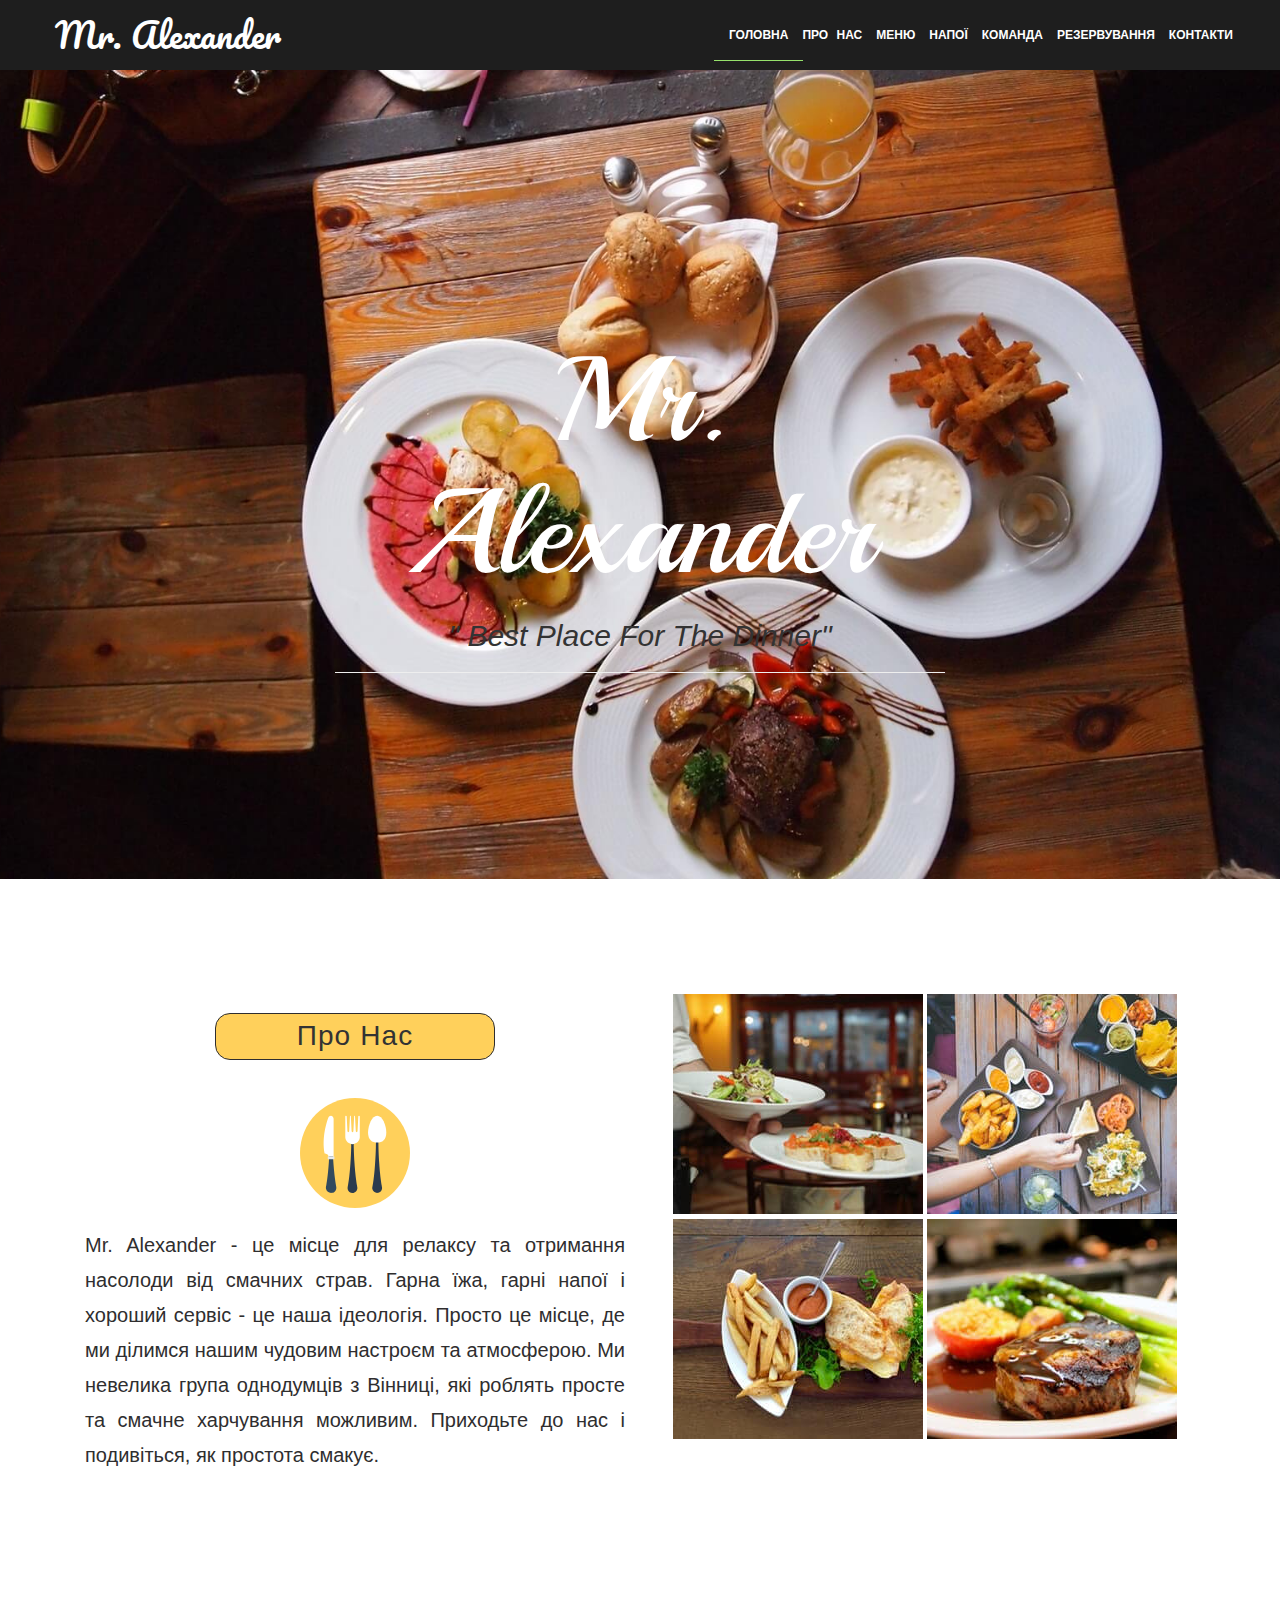
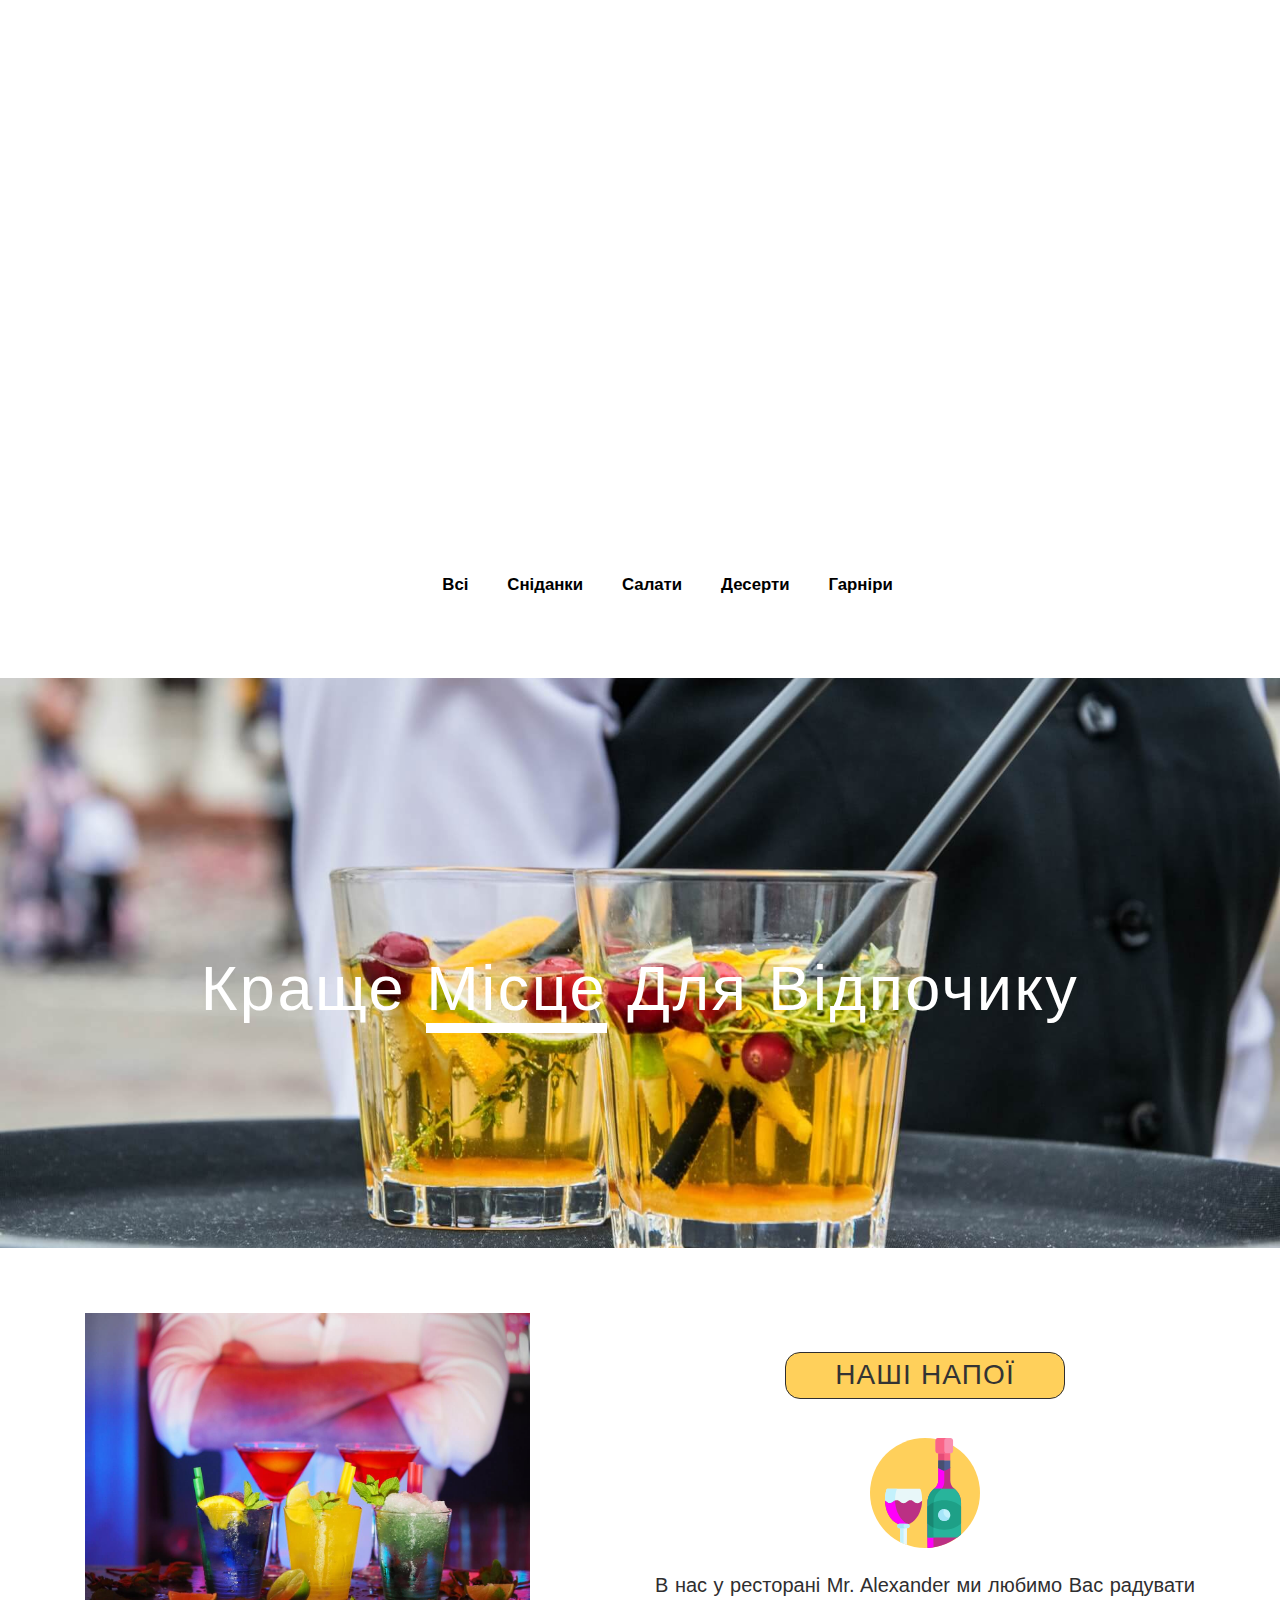
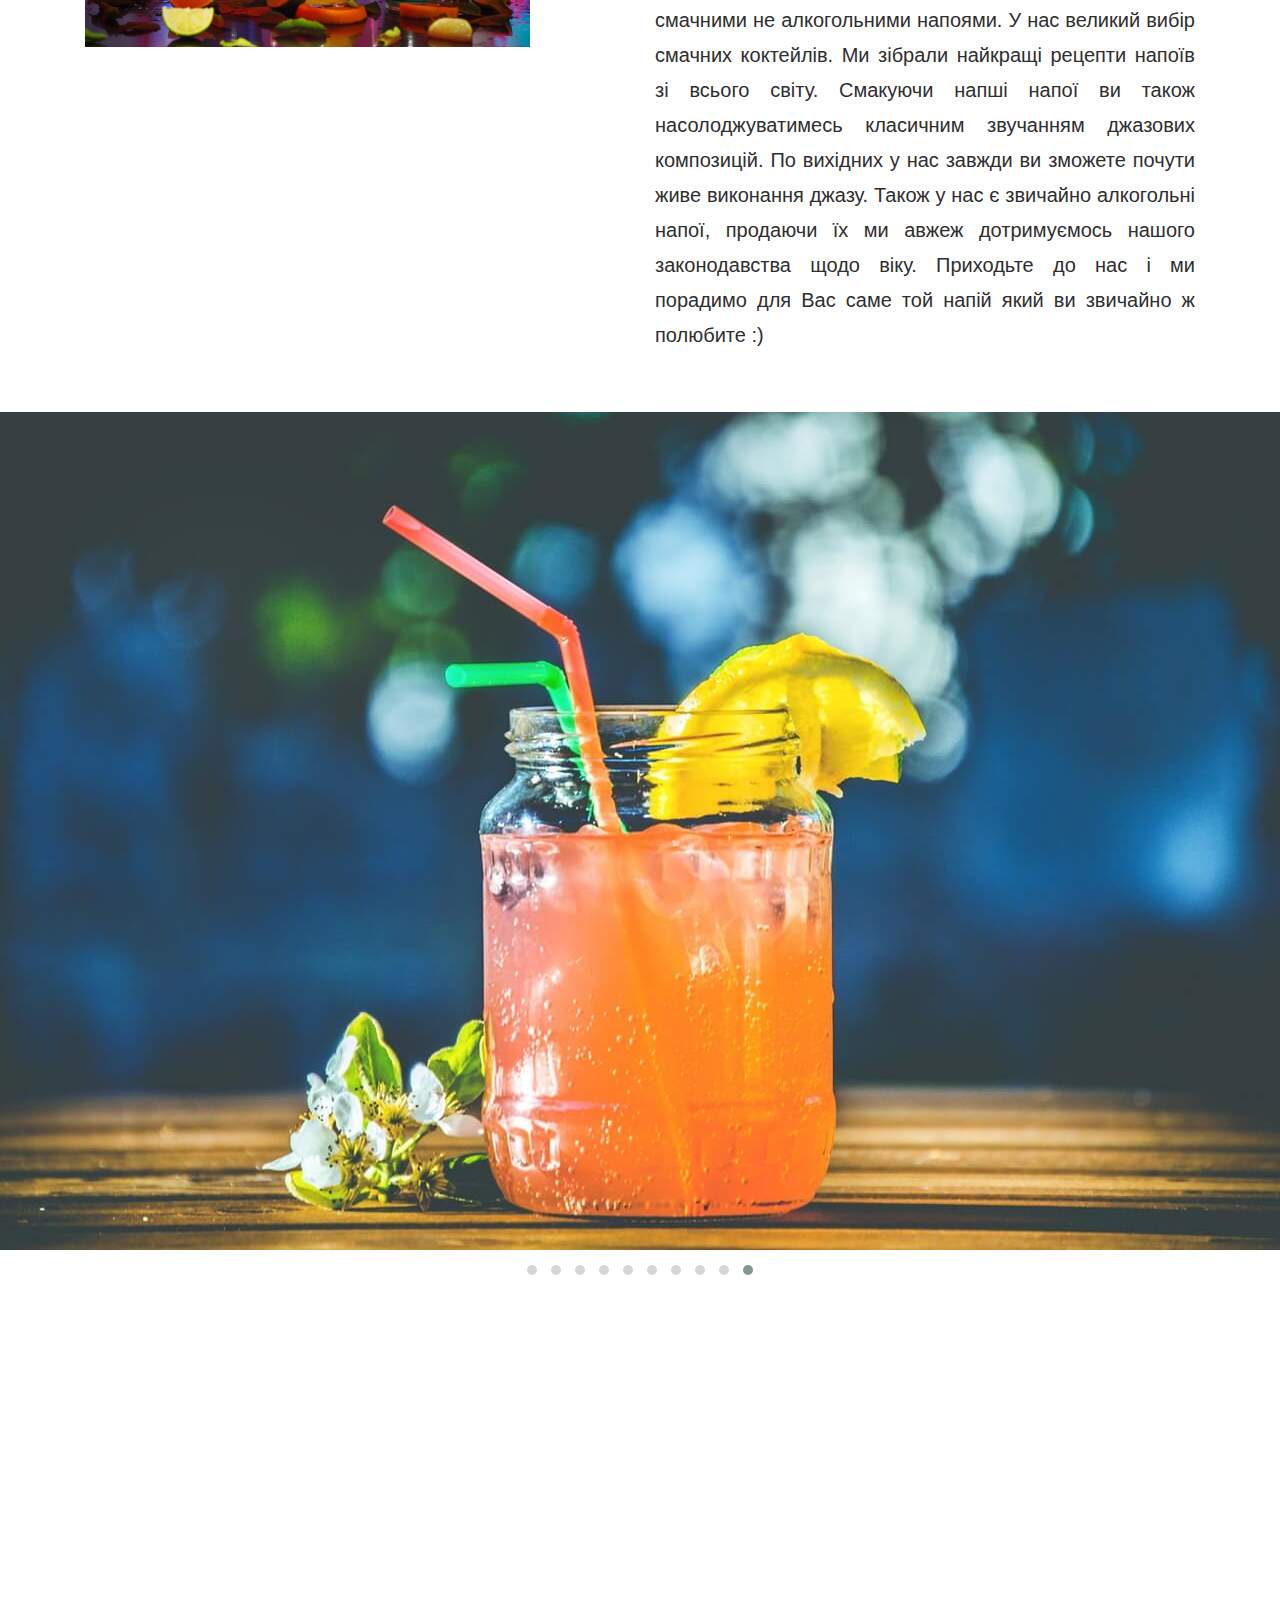
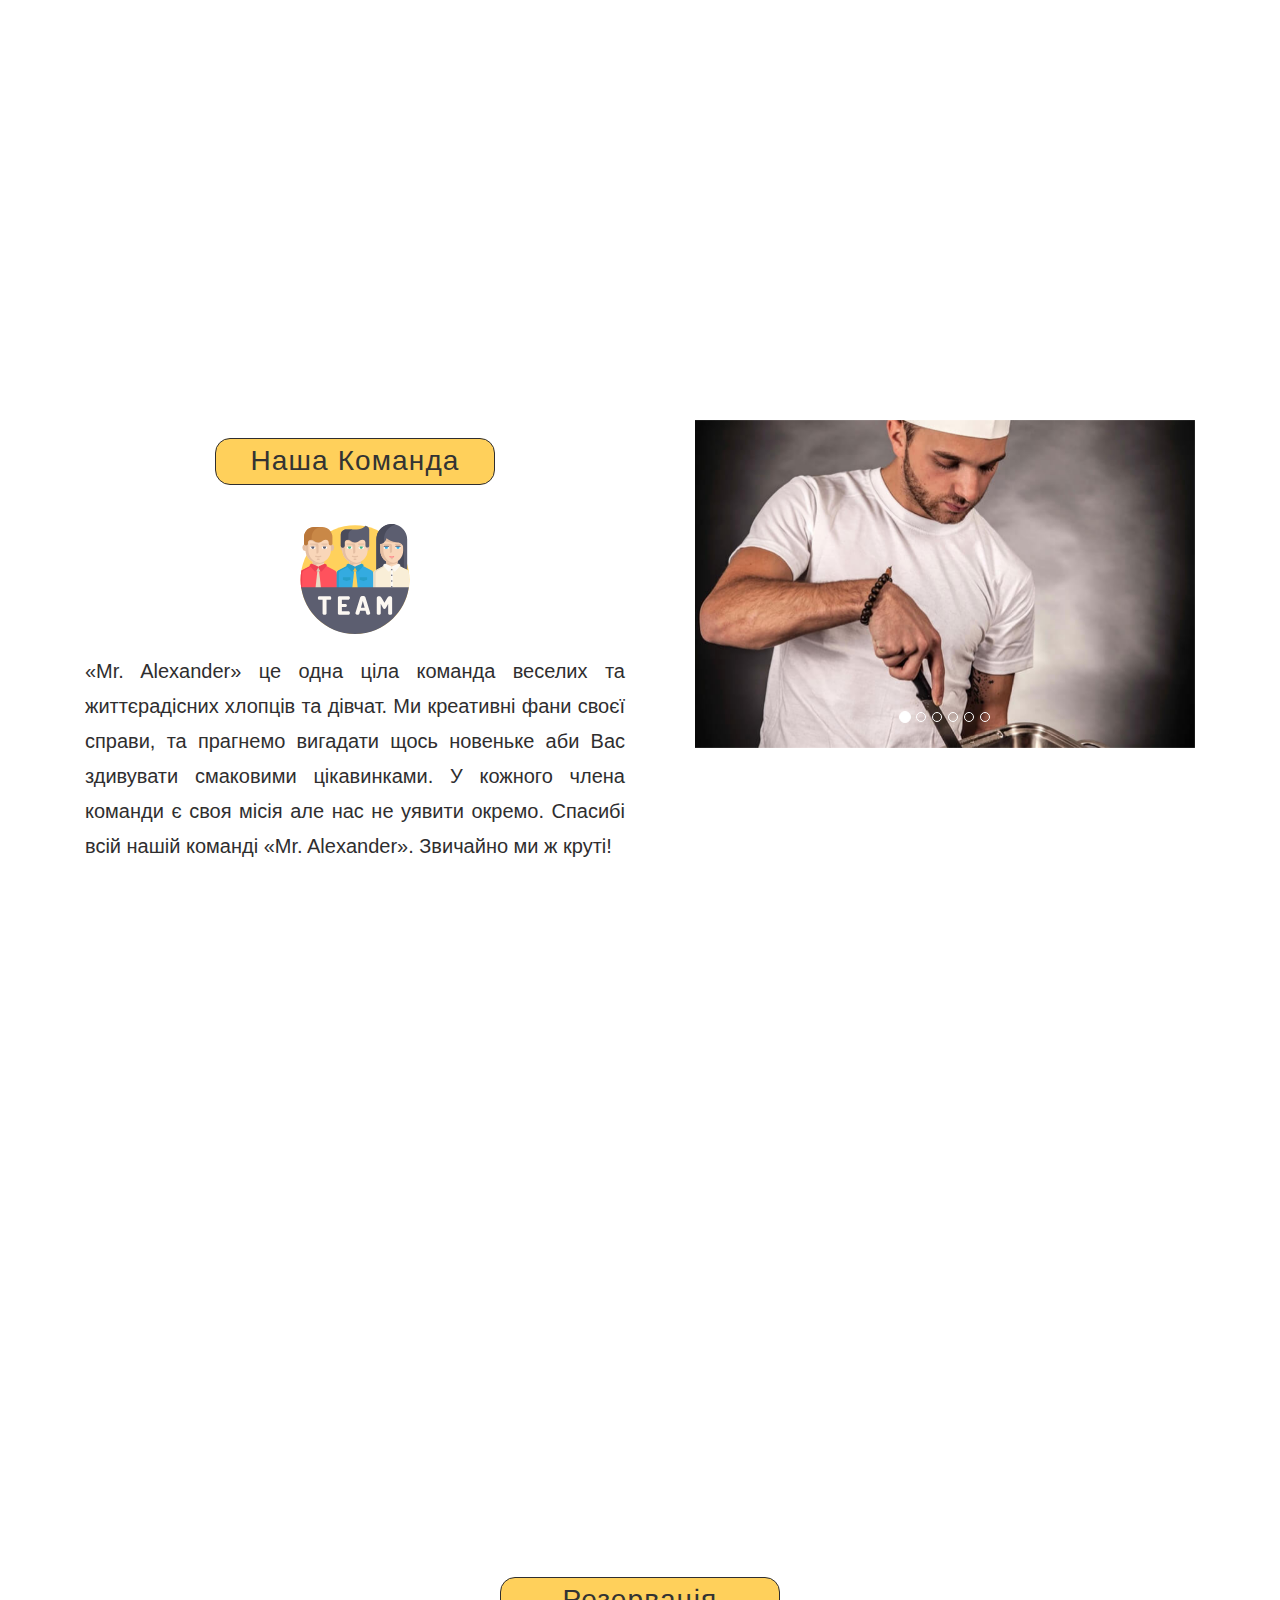
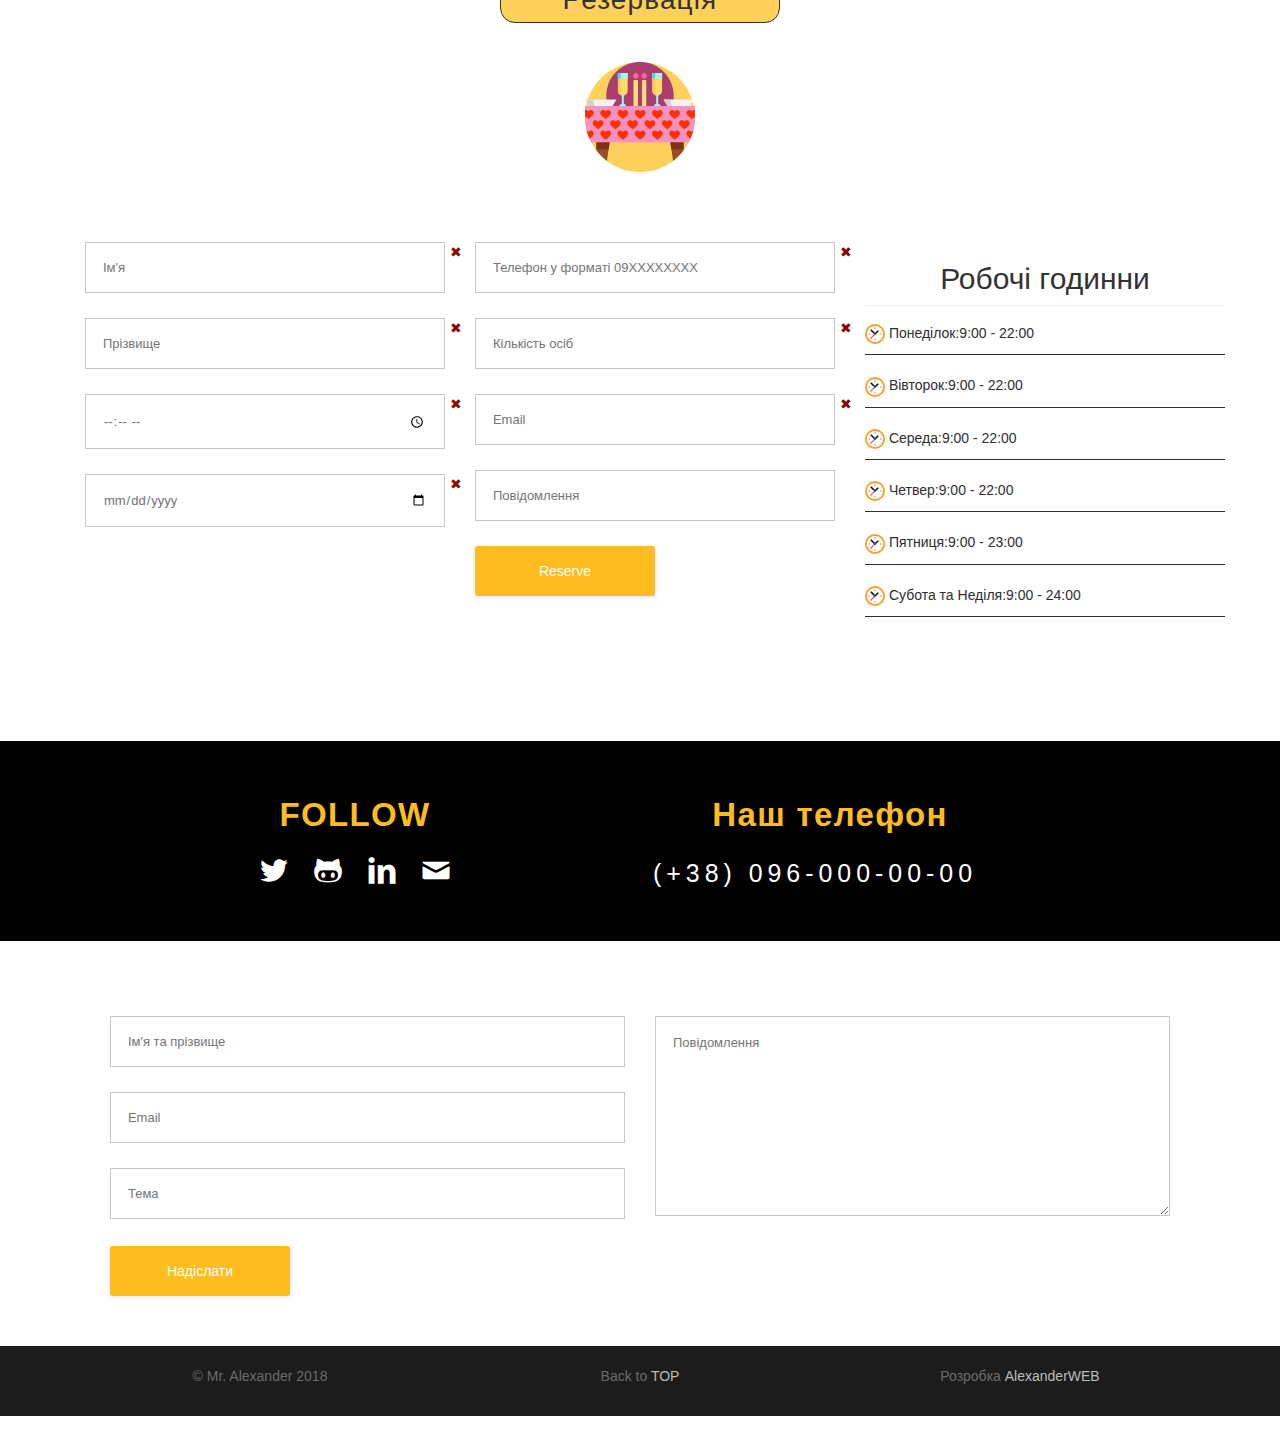
==== index.html @ 35f277e2 "first commit" ====
<!DOCTYPE html>
<html>

    <head>
        <meta charset="UTF-8">
        <title>Mr. Alexander</title>
        <link rel="stylesheet" href="css/main.css" media="screen" type="text/css">
        <link href='http://fonts.googleapis.com/css?family=Pacifico' rel='stylesheet' type='text/css'>
        <link href='http://fonts.googleapis.com/css?family=Playball' rel='stylesheet' type='text/css'> 
        <meta name="viewport" content="width=device-width, initial-scale=1.0">
        <!--<link href="css/font-awesome.min.css" rel="stylesheet">-->
        <link rel="icon" href="favicon-1.ico" type="image/x-icon">
    </head>

    <body>

        <nav class="navbar navbar-default navbar-fixed-top" role="navigation">
            <div class="container">
                <div class="row">
                <!-- Brand and toggle get grouped for better mobile display -->
                    <div class="navbar-header">
                        <button type="button" class="navbar-toggle collapsed" data-toggle="collapse" data-target="#bs-example-navbar-collapse-1">
                            <span class="sr-only">Toggle navigation</span>
                            <span class="icon-bar"></span>
                            <span class="icon-bar"></span>
                            <span class="icon-bar"></span>
                        </button>
                        <a class="navbar-brand" href="#">Mr. Alexander</a>
                    </div>

                    <!-- Collect the nav links, forms, and other content for toggling -->
                    <div class="collapse navbar-collapse" id="bs-example-navbar-collapse-1">
                        <ul class="nav navbar-nav main-nav  clear navbar-right ">
                            <li><a class="navactive color_animation" href="#top">ГОЛОВНА</a></li>
                            <li><a class="color_animation" href="#story">ПРО НАС</a></li>
                            <li><a class="color_animation" href="#pricing">МЕНЮ</a></li>
                            <li><a class="color_animation" href="#drinks">НАПОЇ</a></li>
                            <li><a class="color_animation" href="#featured">КОМАНДА</a></li>
                            <li><a class="color_animation" href="#reservation">РЕЗЕРВУВАННЯ</a></li>
                            <li><a class="color_animation" href="#contact">КОНТАКТИ</a></li>
                        </ul>
                    </div><!-- /.navbar-collapse -->
                </div>
            </div><!-- /.container-fluid -->
        </nav>
         
        <div id="top" class="starter_container bg">
            <div class="follow_container">
                <div class="col-md-6 col-md-offset-3">
                    <h2 class="top-title">Mr. Alexander</h2>
                    <h2 class="white second-title">" Best place for the dinner"</h2>
                    <hr>
                </div>
            </div>
        </div>

        <!-- ============ About Us ============= -->

        <section id="story" class="description_content">
            <div class="text-content container">
                <div class="col-md-6">
                    <h1 class="text-title">Про нас</h1>
                    <div><img src="images/cutlery.svg" alt="team" class="title-icons"></div>
                    <p class="desc-text">Mr. Alexander - це місце для релаксу та отримання насолоди від смачних страв. Гарна їжа, гарні напої і хороший сервіс - це наша ідеологія. Просто це місце, де ми ділимся нашим чудовим настроєм та атмосферою. Ми невелика група однодумців з Вінниці, які роблять просте та смачне харчування можливим. Приходьте до нас і подивіться, як простота смакує.</p>
                </div>
                <div class="col-md-6">
                    <div class="img-section">
                       <img src="images/plates.jpg" width="250" height="220">
                       <img src="images/chips.jpg" width="250" height="220">
                       <div class="img-section-space"></div>
                       <img src="images/potato.jpg"  width="250" height="220">
                       <img src="images/cabbage.jpg"  width="250" height="220">
                   </div>
                </div>
            </div>
        </section>


       <!-- ============ Pricing  ============= -->


        <section id ="pricing" class="description_content">
             <div class="pricing background_content">
                <h1><span>Наше</span> меню</h1>
             </div>
            <div class="text-content container"> 
                <div class="container">
                    <div class="row">
                        <div id="w">
                            <ul id="filter-list" class="clearfix">
                                <li class="filter" data-filter="all">Всі</li>
                                <li class="filter" data-filter="breakfast">Сніданки</li>
                                <li class="filter" data-filter="special">Салати</li>
                                <li class="filter" data-filter="desert">Десерти</li>
                                <li class="filter" data-filter="dinner">Гарніри</li>
                            </ul><!-- @end #filter-list -->    
                            <ul id="portfolio">
                                <li class="item breakfast">
                                    <!-- <a class="inline" href="#inline_content"> -->
                                        <img src="images/mini_breakfast1.jpg" alt="Food">
                                    <!-- </a> -->
                                    <h2 class="white">&#8372 70</h2>
                                </li>
                                <li class="item dinner breakfast">
                                    <img src="images/mini_breakfast2.jpg" alt="Food" >
                                    <h2 class="white">&#8372 65</h2>
                                </li>
                                <li class="item dinner breakfast">
                                    <img src="images/mini_breakfast3.jpg" alt="Food" >
                                    <h2 class="white">&#8372 88</h2>
                                </li>
                                <li class="item dinner breakfast">
                                    <img src="images/mini_breakfast4.jpg" alt="Food" >
                                    <h2 class="white">&#8372 91</h2>
                                </li>
                                <li class="item dinner breakfast">
                                    <img src="images/mini_breakfast5.jpg" alt="Food" >
                                    <h2 class="white">&#8372 74</h2>
                                </li>
                                <li class="item breakfast">
                                    <img src="images/mini_breakfast6.jpg" alt="Food" >
                                    <h2 class="white">&#8372 92</h2>
                                </li>
                                <li class="item desert">
                                    <img src="images/mini_desert1.jpg" alt="Food" >
                                    <h2 class="white">&#8372 64</h2>
                                </li>
                                <li class="item desert">
                                    <img src="images/mini_desert2.jpg" alt="Food" >
                                    <h2 class="white">&#8372 71</h2>
                                </li>
                                <li class="item desert">
                                    <img src="images/mini_desert3.jpg" alt="Food" >
                                    <h2 class="white">&#8372 69</h2>
                                </li>
                                <li class="item desert">
                                    <img src="images/mini_desert4.jpg" alt="Food" >
                                    <h2 class="white">&#8372 59</h2>
                                </li>
                                <li class="item desert">
                                    <img src="images/mini_desert5.jpg" alt="Food" >
                                    <h2 class="white">&#8372 68</h2>
                                </li>
                                <li class="item desert">
                                    <img src="images/mini_desert6.jpg" alt="Food" >
                                    <h2 class="white">&#8372 83</h2>
                                </li>
                                <li class="item special">
                                    <img src="images/mini_special1.jpg" alt="Food" >
                                    <h2 class="white">&#8372 88</h2>
                                </li>
                                <li class="item special">
                                    <img src="images/mini_special2.jpg" alt="Food" >
                                    <h2 class="white">&#8372 78</h2>
                                </li>
                                <li class="item special">
                                    <img src="images/mini_special3.jpg" alt="Food" >
                                    <h2 class="white">&#8372 66</h2>
                                </li>
                                <li class="item special">
                                    <img src="images/mini_special4.jpg" alt="Food" >
                                    <h2 class="white">&#8372 92</h2>
                                </li>
                                <li class="item special">
                                    <img src="images/mini_special5.jpg" alt="Food" >
                                    <h2 class="white">&#8372 77</h2>
                                </li>
                                <li class="item special">
                                    <img src="images/mini_special6.jpg" alt="Food" >
                                    <h2 class="white">&#8372 75</h2>
                                </li>
                                <li class="item dinner">
                                    <img src="images/mini_dinner1.jpg" alt="Food" >
                                    <h2 class="white">&#8372 128</h2>
                                </li>
                                <li class="item dinner">
                                    <img src="images/mini_dinner2.jpg" alt="Food" >
                                    <h2 class="white">&#8372 118</h2>
                                </li>
                                <li class="item dinner">
                                    <img src="images/mini_dinner3.jpg" alt="Food" >
                                    <h2 class="white">&#8372 148</h2>
                                </li>
                                <li class="item dinner">
                                    <img src="images/mini_dinner4.jpg" alt="Food" >
                                    <h2 class="white">&#8372 155</h2>
                                </li>
                                <li class="item dinner">
                                    <img src="images/mini_dinner5.jpg" alt="Food" >
                                    <h2 class="white">&#8372 161</h2>
                                </li>
                                <li class="item dinner">
                                    <img src="images/mini_dinner6.jpg" alt="Food" >
                                    <h2 class="white">&#8372 134</h2>
                                </li>
                                <li class="item dinner">
                                    <img src="images/mini_dinner7.jpg" alt="Food" >
                                    <h2 class="white">&#8372 99</h2>
                                </li>
                            </ul><!-- @end #portfolio -->
                        </div><!-- @end #w -->
                    </div>
                </div>
            </div>  
        </section>

        <!-- ============ Our Drinks  ============= -->


        <section id ="drinks" class="description_content">
            <div  class="drinks background_content">
                <h1>Краще <span>Місце</span> для відпочику</h1>
            </div>
            <div class="text-content container"> 
                <div class="col-md-5">
                   <div class="img-section">
                       <img src="images/drinks2.jpg" width="100%">
                   </div>
                </div>
                <br>
                <div class="col-md-6 col-md-offset-1">
                    <h1 class="text-title">НАШІ НАПОЇ</h1>
                    <div><img src="images/wine.svg" alt="team" class="title-icons"></div>
                    <p class="desc-text">В нас у ресторані Mr. Alexander ми любимо Вас радувати смачними не алкогольними напоями. У нас великий вибір смачних коктейлів. Ми зібрали найкращі рецепти напоїв зі всього світу. Смакуючи напші напої ви також насолоджуватимесь класичним звучанням джазових композицій. По вихідних у нас завжди ви зможете почути живе виконання джазу. Також у нас є звичайно алкогольні напої, продаючи їх ми авжеж дотримуємось нашого законодавства щодо віку. Приходьте до нас і ми порадимо для Вас саме той напій який ви звичайно ж полюбите :)</p>
                </div>
            </div>
        </section>
        <section class="description_content">
            <div class="owl-carousel owl-theme">
                <div class="item"><img src="images/swipe_drink_1.jpg" alt="drink"></div>
                <div class="item"><img src="images/swipe_drink_2.jpg" alt="drink"></div>
                <div class="item"><img src="images/swipe_drink_3.jpg" alt="drink"></div>
                <div class="item"><img src="images/swipe_drink_4.jpg" alt="drink"></div>
                <div class="item"><img src="images/swipe_drink_5.jpg" alt="drink"></div>
                <div class="item"><img src="images/swipe_drink_6.jpg" alt="drink"></div>
                <div class="item"><img src="images/swipe_drink_7.jpg" alt="drink"></div>
                <div class="item"><img src="images/swipe_drink_8.jpg" alt="drink"></div>
                <div class="item"><img src="images/swipe_drink_9.jpg" alt="drink"></div>
                <div class="item"><img src="images/swipe_drink_10.jpg" alt="drink"></div>
            </div>
        </section>

        <!-- ============ Featured Dish  ============= -->

        <section id="featured" class="description_content">
            <div  class="featured background_content">
                <h1>Наша <span>Команда</span></h1>
            </div>
            <div class="text-content container"> 
                <div class="col-md-6">
                    <h1 class="text-title">Наша команда</h1>
                    <div><img src="images/team.svg" alt="team" class="title-icons"></div>
                    <p class="desc-text">«Mr. Alexander» це одна ціла команда веселих та життєрадісних хлопців та дівчат. Ми креативні фани своєї справи, та прагнемо вигадати щось новеньке аби Вас здивувати смаковими цікавинками. У кожного члена команди є своя місія але нас не уявити окремо. Спасибі всій нашій команді «Mr. Alexander». Звичайно ми ж круті!</p>
                </div>
                <div class="col-md-6">
                    <ul class="image_box_story2">
                        <div id="carousel-example-generic" class="carousel slide" data-ride="carousel">
                            <!-- Indicators -->
                            <ol class="carousel-indicators">
                                <li data-target="#carousel-example-generic" data-slide-to="0" class="active"></li>
                                <li data-target="#carousel-example-generic" data-slide-to="1"></li>
                                <li data-target="#carousel-example-generic" data-slide-to="2"></li>
                                <li data-target="#carousel-example-generic" data-slide-to="3"></li>
                                <li data-target="#carousel-example-generic" data-slide-to="4"></li>
                                <li data-target="#carousel-example-generic" data-slide-to="5"></li>
                            </ol>

                            <!-- Wrapper for slides -->
                            <div class="carousel-inner">
                                <div class="item active">
                                    <img src="images/slider4.jpg"  alt="...">
                                    <div class="carousel-caption"></div>
                                </div>
                                <div class="item">
                                    <img src="images/slider2.jpg" alt="...">
                                    <div class="carousel-caption"></div>
                                </div>
                                <div class="item">
                                    <img src="images/slider3.jpg" alt="...">
                                    <div class="carousel-caption"></div>
                                </div>
                                <div class="item">
                                    <img src="images/slider1.jpg" alt="...">
                                    <div class="carousel-caption"></div>
                                </div>
                                <div class="item">
                                    <img src="images/slider5.jpg" alt="...">
                                    <div class="carousel-caption"></div>
                                </div>
                                <div class="item">
                                    <img src="images/slider6.jpg" alt="...">
                                    <div class="carousel-caption"></div>
                                </div>
                            </div>
                        </div>
                    </ul>
                </div>
            </div>
        </section>

        <!-- ============ Reservation  ============= -->

        <section  id="reservation"  class="description_content">
            <div class="reservation background_content">
                <h1>Резервація столиків</h1>
                <!--635E5E   2B3B4E-->
            </div>
            <div class="text-content container">
                <h1 class="text-title">Резервація</h1>
                <div><img src="images/dinner.svg" alt="team" class="title-icons"></div>
                <div class="inner contact">
                    <!-- Form Area -->
                    <div class="contact-form">
                        <!-- Form -->
                        <form id="reserv-table" method="post" action="mail.php">
                            <!-- Left Inputs -->
                            <div class="container">
                                <div class="row">
                                    <div class="col-lg-8 col-md-6 col-xs-12">
                                        <div class="row">
                                            <div class="col-lg-6 col-md-6 col-xs-6">
                                                <!-- Name -->
                                                <input type="text" name="first_name" id="first_name" required="required" class="form" placeholder="Ім'я" /><span class="validity"></span>
                                                <input type="text" name="last_name" id="last_name" required="required" class="form" placeholder="Прізвище" /><span class="validity"></span>
                                                <input type="time" name="time" id="time" required="required" class="form" placeholder="Час резервування" /><span class="validity"></span>
                                                <input type="date" name="datepicker" id="datepicker" required="required" class="form" placeholder="Дата" /><span class="validity"></span>
                                            </div>

                                            <div class="col-lg-6 col-md-6 col-xs-6">
                                                <!-- Name -->
                                                <input type="tel" name="phone" id="phone" required="required" class="form" minlength="10" maxlength="10" pattern="[0-9]{10}" placeholder="Телефон у форматі 09XXXXXXXX" /><span class="validity"></span>
                                                <input type="number" name="guest" id="guest" required="required" class="form" placeholder="Кількість осіб" step="1" min="1" max="10"/><span class="validity"></span>
                                                <input type="email" name="email" id="email-res" required="required" class="form" placeholder="Email" /><span class="validity"></span>
                                                <input type="text" name="subject" id="subject" class="form" placeholder="Повідомлення" />
                                            </div>

                                            <div class="col-xs-6 ">
                                                <!-- Send Button -->
                                                <button type="submit" id="submit-reserv" name="submit" class="text-center form-btn form-btn">Reserve</button>
                                            </div>
                                            
                                        </div>
                                    </div>
                                    
                                    <div class="col-lg-4 col-md-6 col-xs-12">
                                        <!-- Message -->
                                        <div class="right-text">
                                            <h2>Робочі годинни</h2><hr class="line-hour">
                                            <p><img src="images/circular-clock.svg" alt="clock" class="clock-icons"> Понеділок:9:00 - 22:00</p>
                                            <p><img src="images/circular-clock.svg" alt="clock" class="clock-icons"> Вівторок:9:00 - 22:00</p>
                                            <p><img src="images/circular-clock.svg" alt="clock" class="clock-icons"> Середа:9:00 - 22:00</p>
                                            <p><img src="images/circular-clock.svg" alt="clock" class="clock-icons"> Четвер:9:00 - 22:00</p>
                                            <p><img src="images/circular-clock.svg" alt="clock" class="clock-icons"> Пятниця:9:00 - 23:00</p>
                                            <p><img src="images/circular-clock.svg" alt="clock" class="clock-icons"> Субота та Неділя:9:00 - 24:00</p>
                                        </div>
                                    </div>
                                </div>
                            </div>
                            <!-- Clear -->
                            <div class="clear"></div>
                        </form>
                    </div><!-- End Contact Form Area -->
                </div><!-- End Inner -->
            </div>
        </section>

        <!-- ============ Social Section  ============= -->
      
        <section class="social_connect">
            <div class="text-content container"> 
                <div class="col-md-6">
                    <span class="social_heading">FOLLOW</span>
                    <ul class="social_icons">
                        <li><a class="icon-twitter color_animation" href="https://twitter.com/" target="_blank"></a></li>
                        <li><a class="icon-github color_animation" href="https://github.com/" target="_blank"></a></li>
                        <li><a class="icon-linkedin color_animation" href="https://www.linkedin.com/" target="_blank"></a></li>
                        <li><a class="icon-mail color_animation" href="kovel.web@yahoo.com"></a></li>
                    </ul>
                </div>
                <div class="col-md-4">
                    <span class="social_heading">Наш телефон</span>
                    <span class="social_info"><a class="color_animation" href="tel:096-000-00-00">(+38) 096-000-00-00</a></span>
                </div>
            </div>
        </section>

        <!-- ============ Contact Section  ============= -->

        <section id="contact">
            <!-- <div class="map">
                    <iframe src="https://www.google.com/maps/embed?pb=!1m18!1m12!1m3!1d2605.0250409209207!2d28.490499954881688!3d49.23801444343904!2m3!1f0!2f0!3f0!3m2!1i1024!2i768!4f13.1!3m3!1m2!1s0x472d5b65195a6489%3A0xcbd4e159eedd74fe!2z0JLQuNC90L3QuNGG0LAsINCS0LjQvdC90LjRhtC60LDRjyDQvtCx0LvQsNGB0YLRjCwgMjEwMDA!5e0!3m2!1sru!2sua!4v1519313763402" width="100%" height="450" frameborder="0" style="border:0" allowfullscreen></iframe>
            </div> -->
            <div class="container">
                <div class="row">
                    <div class="col-md-12">
                        <div class="inner contact">
                            <div class="contact-form">
                                <!-- Form method="post" action="mail.php" -->
                                <form id="contact-us" method="POST" action="mail.php">
                                    <div class="col-md-6 ">
                                        <input type="text" name="name" id="name" required="required" class="form" placeholder="Ім'я та прізвище" />
                                        <input type="email" name="email" id="email" required="required" class="form" placeholder="Email" />
                                        <input type="text" name="subject" id="subject-name" required="required" class="form" placeholder="Тема" />
                                    </div>
                                    <div class="col-md-6">
                                        <textarea name="message" id="message" class="form textarea" required="required" placeholder="Повідомлення"></textarea>
                                    </div>
                                    <div class="relative fullwidth col-xs-12">
                                        <button type="submit" id="submit-contact" name="submit" class="form-btn">Надіслати</button>
                                    </div>
                                    <!-- Clear -->
                                    <div class="clear"></div>
                                </form>
                            </div>
                        </div>
                    </div>
                </div>
            </div>
        </section>
        <div style='display:none'>
                <div id='inline_content' style='padding:10px; background:#fff;'>
                <p><strong>This content comes from a hidden element on this page.</strong></p>
                <p>The inline option preserves bound JavaScript events and changes, and it puts the content back where it came from when it is closed.</p>
                <p><a id="click" href="#" style='padding:5px; background:#ccc;'>Click me, it will be preserved!</a></p>
                
                <p><strong>If you try to open a new Colorbox while it is already open, it will update itself with the new content.</strong></p>
                <p>Updating Content Example:<br />
                <a class="ajax" href="../content/ajax.html">Click here to load new content</a></p>
                </div>
            </div>
        <!-- ============ Footer Section  ============= -->

        <footer class="sub_footer">
            <div class="container">
                <div class="col-md-4"><p class="sub-footer-text text-center">&copy; Mr. Alexander 2018</p></div>
                <div class="col-md-4"><p class="sub-footer-text text-center">Back to <a href="#top">TOP</a></p>
                </div>
                <div class="col-md-4"><p class="sub-footer-text text-center">Розробка <a href="#" target="_blank">AlexanderWEB</a></p></div>
            </div>
        </footer>

        <link rel="stylesheet" href="css/bootstrap.min.css">
        <link rel="stylesheet" href="css/style-portfolio.css">
        <link rel="stylesheet" href="css/picto-foundry-food.css" />
        <link rel="stylesheet" href="css/owl.carousel.min.css">
        <link rel="stylesheet" href="css/owl.theme.default.min.css">
        <link rel="stylesheet" href="css/jquery-ui.css">
        <link rel="stylesheet" href="css/colorbox.css">
        <!-- <link rel="stylesheet" href="css/jquery.fancybox.min.css"> -->
        <link rel="stylesheet" href="css/normalize.css">
        <!-- <script type="text/javascript" src="js/jquery-3.3.1.min.js"> </script>  -->
        <script type="text/javascript" src="js/jquery-1.10.2.min.js"></script>
        <!-- <script type="text/javascript" src="js/bootstrap.min.js" ></script> -->
        <!-- <script type="text/javascript" src="js/jquery-1.10.2.js"></script> -->
        <script type="text/javascript" src="js/bootstrap.min.js" ></script>
        <script type="text/javascript" src="js/jquery.mixitup.min.js" ></script>
        <script type="text/javascript" src="js/jquery.colorbox-min.js"></script>    
        <script type="text/javascript" src="js/event.js" ></script>
        <script type="text/javascript" src="js/forms.js"></script>
        <script type="text/javascript" src="js/owl.carousel.min.js"></script>
        <script type="text/javascript" src="js/main.js" ></script>
        <!-- <script type="text/javascript" src="js/jquery.fancybox.min.js"></script> -->
        <script>
            $(document).ready(function(){
                $(".inline").colorbox({inline:true, width: "50%"});
            })
        </script>
    </body>
</html>
---- css/main.css ----
/*========================
GLOBAL
=========================*/
h1 {
    font-size: 37px;
    font-weight: 900;
    width: 414px;
    letter-spacing: 0.040em;
    border: 1px solid rgba(47, 46, 47, 0.59);
}
.navactive{
   border-bottom: 1px solid #96E16B;
}
p.desc-text{
    font-size: 20px;
    line-height: 35px;
    text-align: justify;
}
.text-content.container {
    margin-top: 65px;
    margin-bottom: -51px;
}
.right-text p{
    text-align: left !important;
    border-bottom: 1px solid;
    padding: 10px 0;
}

*, *:before, *:after {
    -moz-box-sizing: border-box;  
    box-sizing: border-box;
    -webkit-font-smoothing: antialiased;
}
.img-section-space {
    margin-top: 5px;
}
.fa-2x{
    padding-top: 5px;
}
@font-face {
    font-family: 'icomoon';
    src:url('../fonts/icomoonacfe.eot?-yinaf8');
    src:url('../fonts/icomoond41d.eot?#iefix-yinaf8') format('embedded-opentype'),
    url('../fonts/icomoonacfe.woff?-yinaf8') format('woff'),
    url('../fonts/icomoonacfe.ttf?-yinaf8') format('truetype'),
    url('../fonts/icomoonacfe.svg?-yinaf8#icomoon') format('svg');
    font-weight: normal;
    font-style: normal;
}

[class^="icon-"], [class*=" icon-"] {
    font-family: 'icomoon';
    speak: none;
    font-style: normal;
    font-weight: normal;
    font-variant: normal;
    text-transform: none;
    line-height: 1;

    /* Better Font Rendering =========== */
    -webkit-font-smoothing: antialiased;
    -moz-osx-font-smoothing: grayscale;
}

.icon-mail:before {
    content: "\e600";
}

.icon-github:before {
    content: "\e601";
}  

.icon-twitter:before {
    content: "\e602";
}

.icon-linkedin:before {
    content: "\e603";
}

.carousel-slide{
    float: right !important;
    margin-right: -15px;
} 

li.item{
    position: relative; 
    width: 100%; /* for IE 6 */

    background: #fdbd1f;
}

.icon_knife {
    width: 40px;
    height: 20px;
    margin: 30px auto;
    opacity: 0.8;
    background: url([data-uri]) no-repeat center;
    -webkit-transition-duration: 0.5s;
    -moz-transition-duration: 0.5s;
    -o-transition-duration: 0.5s;
    transition-duration: 0.5s;
     
    -webkit-transition-property: -webkit-transform;
    -moz-transition-property: -moz-transform;
    -o-transition-property: -o-transform;
    transition-property: transformm;
}

.icon_knife:hover {
    -webkit-transform:rotate(180deg);
    -moz-transform:rotate(180deg);
    -o-transform:rotate(180deg);
}

body, html {
    margin: 0;
    padding: 0;
    height: 100%;
}

.clear::after {
    content: "";
    display: table;
    clear: both;
}

h1, h2, p, span, a {
    font-family: "museo-sans", helvetica, sans-serif;
    color: #2f2e2f;
    margin: 0;
    padding: 0;
}

.limit {
    max-width: 1200px;
    width: 100%;
    margin: 0 auto;
}
.color_animation {
    text-decoration: initial;
    /* word-spacing: 5px; */
    margin-right: -30px;
    margin-left: -30px !important;
    color: white !important;
    -webkit-transition: color 0.3s ease-out;
    -moz-transition: color 0.3s ease-in-out;
    -o-transition: color 0.3s ease-in-out;
    -ms-transition: color 0.3s ease-in-out;
    transition: color 0.3s ease-in-out;
}
.color_animation:hover{
    color: #fdbd1f !important;
}
/*========================
    NAV
=========================*/
div#bs-example-navbar-collapse-1 {
    height: 368px;
    overflow: hidden;
    text-align: center;
    text-decoration: none !important;
}
.navbar-brand{
    font-family: 'Pacifico', cursive;
    font-size: 34px !important;
    text-decoration: none;
    color: white !important;
}

nav {
    background: #1E1E1E !important;
    font-size: 16px;
    color: white !important;
}

li{
    color: white !important;
    /*padding-left: 10px;*/
    word-spacing: 5px !important;
}
/*========================
INTRO CONTAINER
=========================*/
.starter_container {
    margin-top: -21px;
    padding: 0;
    min-width: 100%;
    height: 100%;
    background: url('../images/steak.jpg') no-repeat center center;
    background-size: cover;
    text-align: center;
    background-position: center;  
}
.follow_container {
    width: 100%;
    position: absolute;
    top: 35%;
    text-align: center;
}
.starter_follow {
    display: inline-block;
    width: 80%;
    z-index: 1;
    margin: 0 auto;
    padding: 0;
}
.top-title{
    color: white;
    font-family: 'Playball', cursive;
    font-size: 120px;
    font-weight: 400;
 }
.second-title {
    font-weight: lighter; 
    font-size: 30px; 
    font-style: italic; 
    text-transform: capitalize;
}

.white{
    color: #333333;
}

/* ========================
    IMAGE INTRO BANNER CONTENT
   =========================*/

.background_content {
    position: relative;
    top: 0px;
    width: 100%;
    height: 350px;
    background-color: white;
    margin: 0 auto 0 auto;
    z-index: 98;
    text-align: center;
}

.background_content h1 {
    font-size: 3em;
    width: 60%;
    position: relative;
    top: 24%;
    color: white;
    padding: 0;
    border: 0;
    display: inline-block;
}

.background_content h1 span {
    color: white;
    border-bottom: 8px solid #fff;
}

.drinks.background_content{
    background: url('../images/drinks.jpg') no-repeat center center;
    background-size: cover;
    background-position: 70% 50%;
}

.bread.background_content{
    background: url('../images/bread.jpg') no-repeat center center; 
    background-size: cover;
    background-position: 70% 50%;
}
 .featured.background_content{
    background: url('../images/reservation-table.jpg') no-repeat center center;
    background-size: cover;
    background-position: center;
    background-attachment: fixed;
}
 .pricing.background_content{
    background: url('../images/menu.jpg') no-repeat center center;
    background-size: cover;
    background-position: center;
    background-attachment: fixed;
}
.reservation.background_content{
    background: url('../images/reservation-seat.jpg') no-repeat center center; 
    background-size: cover;
    background-position: center;
    background-attachment: fixed;
}
.bread.background_content{
    background: url('../images/breakfast.jpg') no-repeat center center; 
    background-size: cover;
    background-position: center;
    background-attachment: fixed;
}
/*========================
DESCRIPTION BODY CONTENT
=========================*/
.description_content {
    padding: 50px 0;
    width: 100%;
    background: #fff;
    margin: 0 auto 0 auto;
    z-index: 99;
    position: relative;
    background: white;
    text-align: center; 
}
.description_body {
    margin: 45px auto;
    max-width: 300px;
}
h1 {
    font-size: 28px;
    font-weight: 900;
    width: 225px;
    letter-spacing: 0.040em;
    border: 8px solid #2f2e2f;
    display: inline-block;
    padding: 7px 16px;
    margin: 0;
}
/*========================
IMAGE DESCRIPTION BODY CONTENT
=========================*/
.picture_content {
    display: none;
}
/*========================
ICONS
=========================*/
.title-icons{
    /*background-repeat: no-repeat;*/
    /*background-position: center center;*/
    /*background-size: cover;*/
    /*background-position: 70% 50%;*/
    /*max-width: 100%;*/
    /*height: auto;*/
    /*display: block;*/
    /*width: 100%;*/
    /*height: auto;*/
    height: 150px;
    width: 150px;
    padding: 20px 0 20px 0;
}
.title-icons:hover{
    height: 150px;
    width: 150px;
    padding: 20px 0 20px 0;
}
.title-icons-about{
    background: url("../images/cutlery.svg");
    display: block;
    height: 150px;
    width: 150px;
    padding: 20px 0 20px 0;
}
.title-icons-about:hover{
    background: url("../images/cutlery_2.svg");
    display: block;
    height: 140px;
    width: 150px;
    padding: 20px 0 20px 0;
}
.text-title{
    background-color: #ffd05b;
    border-radius: 15px;
}
hr.line-hour{
    margin: 7px 0 7px 0;
}
.clock-icons{
    height: 20px;
    width: 20px;
}
input:invalid+span:after {
    position: absolute; content: '✖';
    padding-left: 5px;
    color: #8b0000;
}

input:valid+span:after {
    position: absolute;
    content: '✓';
    padding-left: 5px;
    color: #009000;
}
/*========================
FIRST FOOTER CONTENT
=========================*/
.first_footer {
    background-color: #1e1e1e;
    text-align: center;
}
.social_heading,
.social_info {
    display: block;
}
.social_heading {
    font-size: 28px;
    font-weight: 900;
    letter-spacing: 0.040em;
    color: #fdbd1f;
    text-align: center;
    margin: 40px 0 0 0;
}
.social_info, 
.social_icons {
    margin: 18px 0 50px 0;
}

.social_info a {
    text-decoration: none;
    font-size: 16px;
    font-weight: 500;
    letter-spacing: 0.200em;
    line-height: 1.400em;
    color: #fff;
    display: inline-block;
    margin: 0 auto;
    width: 210px;
}

.social_info a:hover {
    color: #fdbd1f;
}

.social_icons {
    padding: 0;
}

.social_icons li {
    list-style: none;
    display: inline-block;
    padding: none;
}

.social_icons li:nth-child(1),
.social_icons li:nth-child(2),
.social_icons li:nth-child(3) {
    margin: 0 50px 0 0;
}
.social_icons li a {
    color: #fff;
    text-decoration: none;
    font-size: 25px;
}

.social_icons li a:hover {
    color: #fdbd1f;
}

.direction a{
    color: white !important;
}

/*========================
SECOND FOOTER CONTENT
=========================*/

footer.sub_footer {
    background-color: #1C1C1C;
    padding: 20px;
}

p.sub-footer-text{
    color: #6B6B6B;
}

p.sub-footer-text a{
    color: #BDBDBD;
    text-decoration: none;
}

/*Contact */

.contact-text{
    margin:45px auto;
}
/* Contact Form */
#contact .contact-form{
    margin: 0 auto;
    padding:25px 25px 0px 25px;
    -moz-box-shadow: 0px 1px 4px rgba(0,0,0, 0.2);
    /* -webkit-box-shadow: 0px 1px 4px rgba(0,0,0, 0.2); */
}

.mail-message-area{
    width:100%;
    padding:0 15px;
}

.mail-message{
    width: 100%;
    background:rgba(255,255,255, 0.8) !important;
    -webkit-transition: all 0.7s;
    -moz-transition: all 0.7s;
    transition: all 0.7s;
    margin:0 auto;
    border-radius: 0;
}

.not-visible-message{
    height:0px;
    opacity: 0;
}

.visible-message{
    height:auto;
    opacity: 1;
    margin:25px auto 0;
}

.inner.contact {
    padding: 50px 0;
}

/* Input Styles */

.form{
    width: 100%;
    padding: 16.94px;
    /* background:#E2E2E2; */
    border: 1px solid rgba(13, 12, 12, 0.23);
    margin-bottom:25px;
    color:#727272 !important;
    font-size:13px;
    -webkit-transition: all 0.4s;
    -moz-transition: all 0.4s;
    transition: all 0.4s;
}

.form:hover{
    border:1px solid #8BC3A3;
}

.form:focus{
    color: white;
    outline: none;
    border:1px solid #fdbd1f;
}

.textarea{
    height: 200px;
    max-height: 200px;
    max-width: 100%;
} 
/* Generic Button Styles */
.button{
    padding:8px 12px;
    background:#0A5175;
    display: block;
    width:120px;
    margin:10px 0 0px 0;
    border-radius:3px;
    -webkit-transition: all 0.3s;
    -moz-transition: all 0.3s;
    transition: all 0.3s;
    text-align:center;
    font-size:0.8em;
    box-shadow: 0px 1px 4px rgba(0,0,0, 0.10);
    -moz-box-shadow: 0px 1px 4px rgba(0,0,0, 0.10);
    -webkit-box-shadow: 0px 1px 4px rgba(0,0,0, 0.10);
}

.button:hover{
    background:#fdbd1f;
    color:white;
}

/* Send Button Styles */

.form-btn{
    width:180px;
    display: block;
    float: left;
    height: auto;
    padding:15px;
    color:#fff;
    background: #fdbd1f;
    border:none;
    border-radius:3px;
    outline: none;
    -webkit-transition: all 0.3s;
    -moz-transition: all 0.3s;
    transition: all 0.3s;
    margin: 0 auto !important;
    box-shadow: 0px 1px 4px rgba(0,0,0, 0.10);
    -moz-box-shadow: 0px 1px 4px rgba(0,0,0, 0.10);
    -webkit-box-shadow: 0px 1px 4px rgba(0,0,0, 0.10);
    text-align: center;
}
.form-btn:hover{
    background: #fdbd1f;
    color: white;
    border:none;
}

.form-btn:active{
    opacity: 0.9;
}

div.fa {
    display: block;
    padding: 30px 0px 25px 0px;
}

div .fa-2x {
    padding: 30px 0px 25px 0px;
}

h1 {
    text-transform: capitalize;
}
.navbar-default {
    border: 0 !important;
}

/*========================
MEDIA QUERIES MOBILE
=========================*/

@media (max-width: 660px) {
    .top-title {
        font-size: 67px;
    }

    .second-title {
        font-size: 21px;
    }

    .background_content h1 {
        width: 80%;
        font-size: 2.5em;
    }

    .form-btn {
        margin: 0px auto;
        /* display: block; */
    }
}
/*========================
MEDIA QUERIES TABLET
=========================*/


    @media (min-width: 400px) { 
    .starter_container {
        height: 100%;
    }
    .background_content h1 {
      top: 33%;
    }  
}

/*========================
MEDIA QUERIES TABLET
=========================*/

    @media (min-width: 660px) { 
  
        .starter_container {
            height: 100%;
        }

    /*========================
    NAV
    =========================*/
    .navbar-default{
        height: 70px;
        padding-top: 10px;
    }

    nav li{
        padding-right: -15px;
    }
    .navbar-brand{
        font-family: 'Pacifico', cursive;
        font-size: 34px !important;
        text-decoration: none;
        color: white !important;
    }
    nav {
        position: fixed;
        display: block;
        position: fixed;
        width: 100%;
        height: 55px;
        z-index: 100;
        margin: 0;
        padding: 0;
        background-color: #1e1e1e;
        text-align: center;
    }
    .logo {
        display: none;
    }
    .main-nav {
        padding: 0;
        margin: 18px auto 0 auto;
    }
    .main-nav li {
        display: inline-block;
        list-style: none;
        margin: 0 22px 0 22px;
    }
    .logo a,
    .main-nav a {
        font-size: 0.75000em;
        font-weight: 700;
        /* letter-spacing: 0.250em; */
        text-decoration: none;
        color: #fff;
        display: block;
        text-align: center;
        padding: 2px 0;
        transition: color 0.3s ease-in-out;
    }
    .main-nav a:hover {
        color: #fdbd1f;
    }
    .direction a {
        border: 5px solid rgba(0,0,0,0);
        display: inline-block;
        width: 45px;
        height: 45px;  
        background-size: 30px; 
    }
    .direction a:hover {
        border: 5px solid #fdbd1f;
    }

    /*========================
    DESCRIPTION BODY CONTENT
    =========================*/

    .description_body {
        margin: 45px auto;
        max-width: 500px;
    }
    h1 {
        font-size: 32px;
        font-weight: 900;
        width: 280px;
        letter-spacing: 0.040em;
        border: 1px solid #2f2e2f;
    }
    .picture_content {
        display: inline-block;
        padding: 0 20px;
    }

    /*========================
    IMAGE INTRO BANNER CONTENT
    =========================*/

    .background_content {
        position: relative;
        top: 0px;
        width: 100%;
        height: 570px;
        background-color: white;
        margin: 0 auto 0 auto;
        z-index: 98;
        text-align: center;
    }

    .background_content h1 {
        font-size: 4.5em;
        position: relative;
        top: 41%;
        width: 100%;
        color: white;
        padding: 0;
        border: 0;
        display: inline-block;
    }

    .background_content h1 span {
        color: white;
        padding: 0;
        border-bottom: 10px solid #fff;
    }
}
    /*========================
    Social Connect
    =========================*/

    section.social_connect {
        background-color: black;
        text-align: center;
        margin-bottom: 50px;
  }

    .social_heading {
        font-size: 33px;
        margin: 50px 0 0 0;
    }

    .social_info a {
        font-size: 24.93px;
    }

    .social_icons li a {
        font-size: 30px;
    }

    .social_info a {
        display: inline-block;
        margin: 0 auto;
        width: 325px;
    } 

} /*END OF MEDIA QUERY*/

/*========================
MEDIA QUERIE DESKTOP
=========================*/

@media (min-width: 1100px) { 

    .starter_container {
        background-attachment: fixed;
    }


    /*========================
    BACKGROUND CONTENT
    =========================*/


    .background_content h1 {
        font-size: 5em;
        position: relative;
        top: 41%;
        width: 100%;
        color: white;
        padding: 0;
        border: 0;
        display: inline-block;
        margin-top: 20px;
    }

    .background_content h1 span {
        color: white;
        padding: 0;
        border-bottom: 12px solid #fff;
    }

    /*========================
    DESCRIPTION BODY CONTENT
    =========================*/

    .margin-right {
        margin-right: 5%;
    }

    .margin-left {
        margin-left: 5%;
    }

    .background_content:nth-of-type(2),
    .background_content:nth-of-type(4) {
        background-attachment: fixed;
    }

    .description_body {
        max-width: 450px;
        display: inline-block;
        vertical-align: middle;
        margin: 0;
        margin-top: 10px;
    }


    .picture_content {
        display: inline-block;
        padding: 0;
        vertical-align: middle;
    }

    /*========================
    FIRST FOOTER CONTENT
    =========================*/

    .social_heading {
        font-size: 33px;
        margin: 50px 0 0 0;
    }

    .come_in .social_info a {
        font-size: 24.93px;
        display: inline-block;
        margin: 0 auto;
        width: 565px;
    }

    .come_in .social_info {
        margin-bottom: 25px;
    }

    .or_call .social_info a {
        font-size: 24.93px;
        display: inline-block;
        margin: 0 auto;
        width: auto;
    }

    .social_icons li a {
        font-size: 30px;
    }
}
---- css/style-portfolio.css ----
/** page structure **/
#w {
  display: block;
  max-width: 1100px;
  min-width: 280px;
  /*padding-top: 20px;*/
  margin: 0 auto;
}


/** filters list **/
#filter-list {
	display: block;
	width: 100%;
	text-align: center;
	margin-bottom: 25px;
}

#filter-list li {
	font-weight: bold;
	color:black !important;
  display: inline-block;
  width: auto;
  padding: 6px 10px;
	margin-right: 15px;
	font-size: 1.2em;
	cursor: pointer;
	/*-webkit-border-radius: 3px;
	-moz-border-radius: 3px;*/
	/*border-radius: 3px;*/
	border-bottom: 1px solid rgba(255, 255, 255, 0);
}
#filter-list li:hover {
	color: rgb(129, 24, 24) !important;
}
#filter-list li.active {
	font-weight: bold;
	/*background: #D4CECC;*/
	border-color: #000;
}


/** portfolio list **/
#portfolio {
	display: block;
  width: 100%;
  padding: 0 12px;
  margin-bottom: 0;
	text-align: center;
}

#portfolio .item {
	display: none;
	opacity: 0;
	width: 30%;
	vertical-align: top;
	margin-bottom: 25px;
	margin-right: 20px;
	color: #fff;
	font-size: 30px;
	text-align: center;
	width: 207px;
	-moz-box-sizing: border-box;
}

#portfolio .item h2 {
    font-size: 32px;
	padding: 10px;
	margin: 5px 0 5px 0;
}
#portfolio .item1 {
	display: none;
	opacity: 0;
	vertical-align: top;
	margin-bottom: 25px;
	margin-right: 20px;
	color: #fff;
	font-size: 30px;
	text-align: center;
	-moz-box-sizing: border-box;
}

#portfolio .item a {
  display: inline-block;
  max-width: 100%;
  text-decoration: none;
  background: #fff;

}
#portfolio .item img {
  max-width: 100%;
}

@media (min-width: 991px) {
	#portfolio .item:nth-child(5),
	#portfolio .item:nth-child(6),
	#portfolio .item:nth-child(7),
	#portfolio .item:nth-child(8) {
		margin-bottom: 0;
	}
}
---- css/picto-foundry-food.css ----
@font-face {
  font-family: "picto-foundry-food";
  src: url("../fonts/picto-foundry-food.eot");
  src: url("../fonts/picto-foundry-food.eot?#iefix") format("embedded-opentype"),
       url("../fonts/picto-foundry-food.woff") format("woff"),
       url("../fonts/picto-foundry-food.ttf") format("truetype"),
       url("../fonts/picto-foundry-food.svg#picto-foundry-food") format("svg");
  font-weight: normal;
  font-style: normal;
}

[data-icon]:before {
  font-family: "picto-foundry-food";
  content: attr(data-icon);
  speak: none;
  font-weight: normal;
  font-variant: normal;
  text-transform: none;
  line-height: 1;
  -webkit-font-smoothing: antialiased;
  -moz-osx-font-smoothing: grayscale;
}

.icon-apple:before,
.icon-bacon:before,
.icon-beer:before,
.icon-bread:before,
.icon-cake:before,
.icon-candy-sucker:before,
.icon-candy:before,
.icon-cheese:before,
.icon-chef-hat:before,
.icon-cherries:before,
.icon-chicken-leg:before,
.icon-chop-sticks:before,
.icon-coffee-mug-fill:before,
.icon-coffee-mug-heart:before,
.icon-coffee-mug:before,
.icon-cooked-eggs:before,
.icon-cookie:before,
.icon-cooking-pan:before,
.icon-covered-platter:before,
.icon-cracked-egg:before,
.icon-cup-of-tea:before,
.icon-cupcake:before,
.icon-drink:before,
.icon-fork-knife:before,
.icon-fountain-drink:before,
.icon-grapes:before,
.icon-grill:before,
.icon-hamburger:before,
.icon-hard-liquor:before,
.icon-hotdog:before,
.icon-icecream-cone:before,
.icon-kabobs:before,
.icon-latte:before,
.icon-lollypop:before,
.icon-martini:before,
.icon-orange:before,
.icon-oven:before,
.icon-pie:before,
.icon-pizza:before,
.icon-soda-can:before,
.icon-soup:before,
.icon-steak:before,
.icon-strawberry:before,
.icon-sushi:before,
.icon-tomato:before,
.icon-turkey-dinner:before,
.icon-watermelon:before,
.icon-wheat:before,
.icon-wine-bottle:before,
.icon-wine-glass-1:before,
.icon-wine-glass-2:before {
  font-family: "picto-foundry-food";
  font-style: normal;
  font-weight: normal;
  font-variant: normal;
  text-transform: none;
  line-height: 1;
  -webkit-font-smoothing: antialiased;
  display: inline-block;
  text-decoration: inherit;
}

.icon-apple:before { content: "\f100"; }
.icon-bacon:before { content: "\f101"; }
.icon-beer:before { content: "\f102"; }
.icon-bread:before { content: "\f103"; }
.icon-cake:before { content: "\f104"; }
.icon-candy-sucker:before { content: "\f105"; }
.icon-candy:before { content: "\f106"; }
.icon-cheese:before { content: "\f107"; }
.icon-chef-hat:before { content: "\f108"; }
.icon-cherries:before { content: "\f109"; }
.icon-chicken-leg:before { content: "\f10a"; }
.icon-chop-sticks:before { content: "\f10b"; }
.icon-coffee-mug-fill:before { content: "\f10c"; }
.icon-coffee-mug-heart:before { content: "\f10d"; }
.icon-coffee-mug:before { content: "\f10e"; }
.icon-cooked-eggs:before { content: "\f10f"; }
.icon-cookie:before { content: "\f110"; }
.icon-cooking-pan:before { content: "\f111"; }
.icon-covered-platter:before { content: "\f112"; }
.icon-cracked-egg:before { content: "\f113"; }
.icon-cup-of-tea:before { content: "\f114"; }
.icon-cupcake:before { content: "\f115"; }
.icon-drink:before { content: "\f116"; }
.icon-fork-knife:before { content: "\f117"; }
.icon-fountain-drink:before { content: "\f118"; }
.icon-grapes:before { content: "\f119"; }
.icon-grill:before { content: "\f11a"; }
.icon-hamburger:before { content: "\f11b"; }
.icon-hard-liquor:before { content: "\f11c"; }
.icon-hotdog:before { content: "\f11d"; }
.icon-icecream-cone:before { content: "\f11e"; }
.icon-kabobs:before { content: "\f11f"; }
.icon-latte:before { content: "\f120"; }
.icon-lollypop:before { content: "\f121"; }
.icon-martini:before { content: "\f122"; }
.icon-orange:before { content: "\f123"; }
.icon-oven:before { content: "\f124"; }
.icon-pie:before { content: "\f125"; }
.icon-pizza:before { content: "\f126"; }
.icon-soda-can:before { content: "\f127"; }
.icon-soup:before { content: "\f128"; }
.icon-steak:before { content: "\f129"; }
.icon-strawberry:before { content: "\f12a"; }
.icon-sushi:before { content: "\f12b"; }
.icon-tomato:before { content: "\f12c"; }
.icon-turkey-dinner:before { content: "\f12d"; }
.icon-watermelon:before { content: "\f12e"; }
.icon-wheat:before { content: "\f12f"; }
.icon-wine-bottle:before { content: "\f130"; }
.icon-wine-glass-1:before { content: "\f131"; }
.icon-wine-glass-2:before { content: "\f132"; }
---- css/colorbox.css ----
/*
    Colorbox Core Style:
    The following CSS is consistent between example themes and should not be altered.
*/
#colorbox, #cboxOverlay, #cboxWrapper{position:absolute; top:0; left:0; z-index:9999; overflow:hidden; -webkit-transform: translate3d(0,0,0);}
#cboxWrapper {max-width:none;}
#cboxOverlay{position:fixed; width:100%; height:100%;}
#cboxMiddleLeft, #cboxBottomLeft{clear:left;}
#cboxContent{position:relative;}
#cboxLoadedContent{overflow:auto; -webkit-overflow-scrolling: touch;}
#cboxTitle{margin:0;}
#cboxLoadingOverlay, #cboxLoadingGraphic{position:absolute; top:0; left:0; width:100%; height:100%;}
#cboxPrevious, #cboxNext, #cboxClose, #cboxSlideshow{cursor:pointer;}
.cboxPhoto{float:left; margin:auto; border:0; display:block; max-width:none; -ms-interpolation-mode:bicubic;}
.cboxIframe{width:100%; height:100%; display:block; border:0; padding:0; margin:0;}
#colorbox, #cboxContent, #cboxLoadedContent{box-sizing:content-box; -moz-box-sizing:content-box; -webkit-box-sizing:content-box;}

/* 
    User Style:
    Change the following styles to modify the appearance of Colorbox.  They are
    ordered & tabbed in a way that represents the nesting of the generated HTML.
*/
#cboxOverlay{background:#f1d278; opacity: 0.9; filter: alpha(opacity = 90);}
#colorbox{outline:0;}
    #cboxTopLeft{width:25px; height:25px; background:url(../images/border1.png) no-repeat 0 0;}
    #cboxTopCenter{height:25px; background:url(../images/border1.png) repeat-x 0 -50px;}
    #cboxTopRight{width:25px; height:25px; background:url(../images/border1.png) no-repeat -25px 0;}
    #cboxBottomLeft{width:25px; height:25px; background:url(../images/border1.png) no-repeat 0 -25px;}
    #cboxBottomCenter{height:25px; background:url(../images/border1.png) repeat-x 0 -75px;}
    #cboxBottomRight{width:25px; height:25px; background:url(../images/border1.png) no-repeat -25px -25px;}
    #cboxMiddleLeft{width:25px; background:url(../images/border2.png) repeat-y 0 0;}
    #cboxMiddleRight{width:25px; background:url(../images/border2.png) repeat-y -25px 0;}
    #cboxContent{background:#fff; overflow:hidden;}
        .cboxIframe{background:#fff;}
        #cboxError{padding:50px; border:1px solid #ccc;}
        #cboxLoadedContent{margin-bottom:20px;}
        #cboxTitle{position:absolute; bottom:0px; left:0; text-align:center; width:100%; color:#999;}
        #cboxCurrent{position:absolute; bottom:0px; left:100px; color:#999;}
        #cboxLoadingOverlay{background:#fff url(../images/loading.gif) no-repeat 5px 5px;}

        /* these elements are buttons, and may need to have additional styles reset to avoid unwanted base styles */
        #cboxPrevious, #cboxNext, #cboxSlideshow, #cboxClose {border:0; padding:0; margin:0; overflow:visible; width:auto; background:none; }
        
        /* avoid outlines on :active (mouseclick), but preserve outlines on :focus (tabbed navigating) */
        #cboxPrevious:active, #cboxNext:active, #cboxSlideshow:active, #cboxClose:active {outline:0;}

        #cboxSlideshow{position:absolute; bottom:0px; right:42px; color:#444;}
        #cboxPrevious{position:absolute; bottom:0px; left:0; color:#444;}
        #cboxNext{position:absolute; bottom:0px; left:63px; color:#444;}
        #cboxClose{position:absolute; bottom:0; right:0; display:block; color:#444;}

/*
  The following fixes a problem where IE7 and IE8 replace a PNG's alpha transparency with a black fill
  when an alpha filter (opacity change) is set on the element or ancestor element.  This style is not applied to or needed in IE9.
  See: http://jacklmoore.com/notes/ie-transparency-problems/
*/
.cboxIE #cboxTopLeft,
.cboxIE #cboxTopCenter,
.cboxIE #cboxTopRight,
.cboxIE #cboxBottomLeft,
.cboxIE #cboxBottomCenter,
.cboxIE #cboxBottomRight,
.cboxIE #cboxMiddleLeft,
.cboxIE #cboxMiddleRight {
    filter: progid:DXImageTransform.Microsoft.gradient(startColorstr=#00FFFFFF,endColorstr=#00FFFFFF);
}
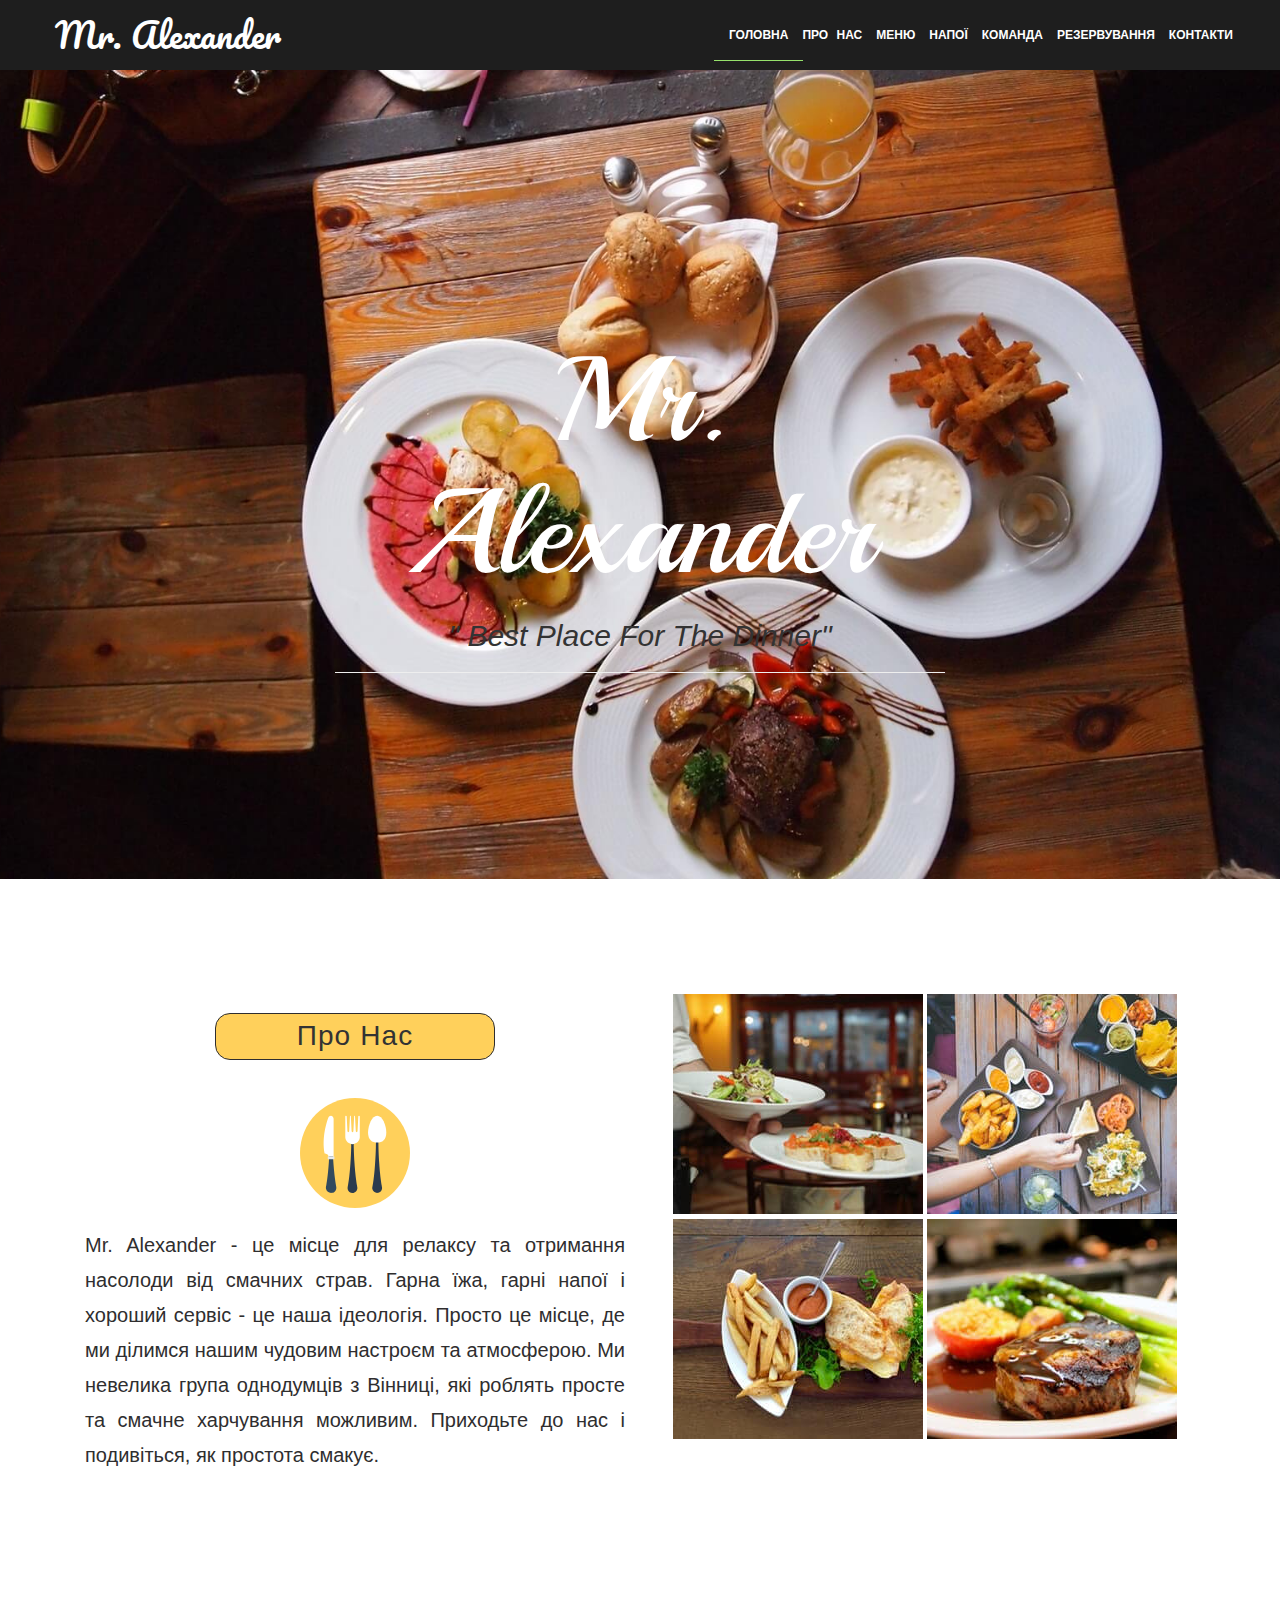
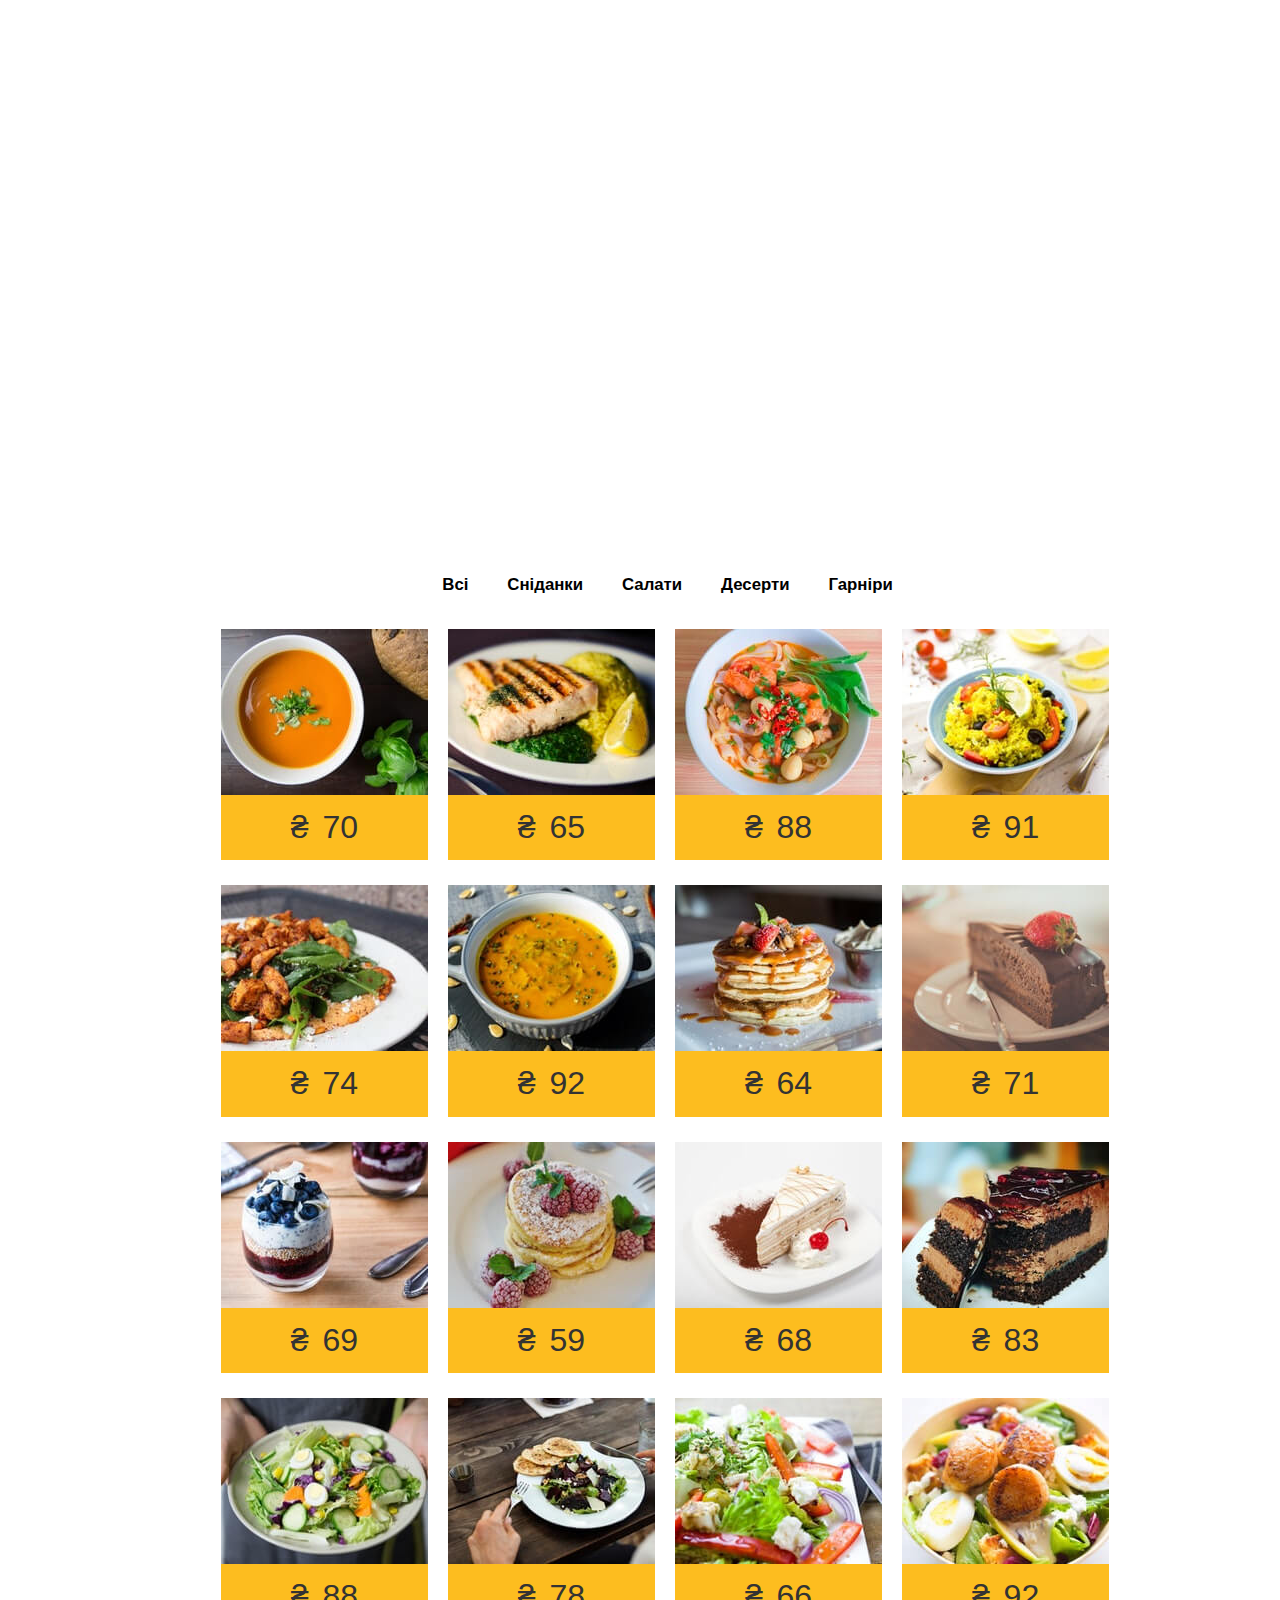
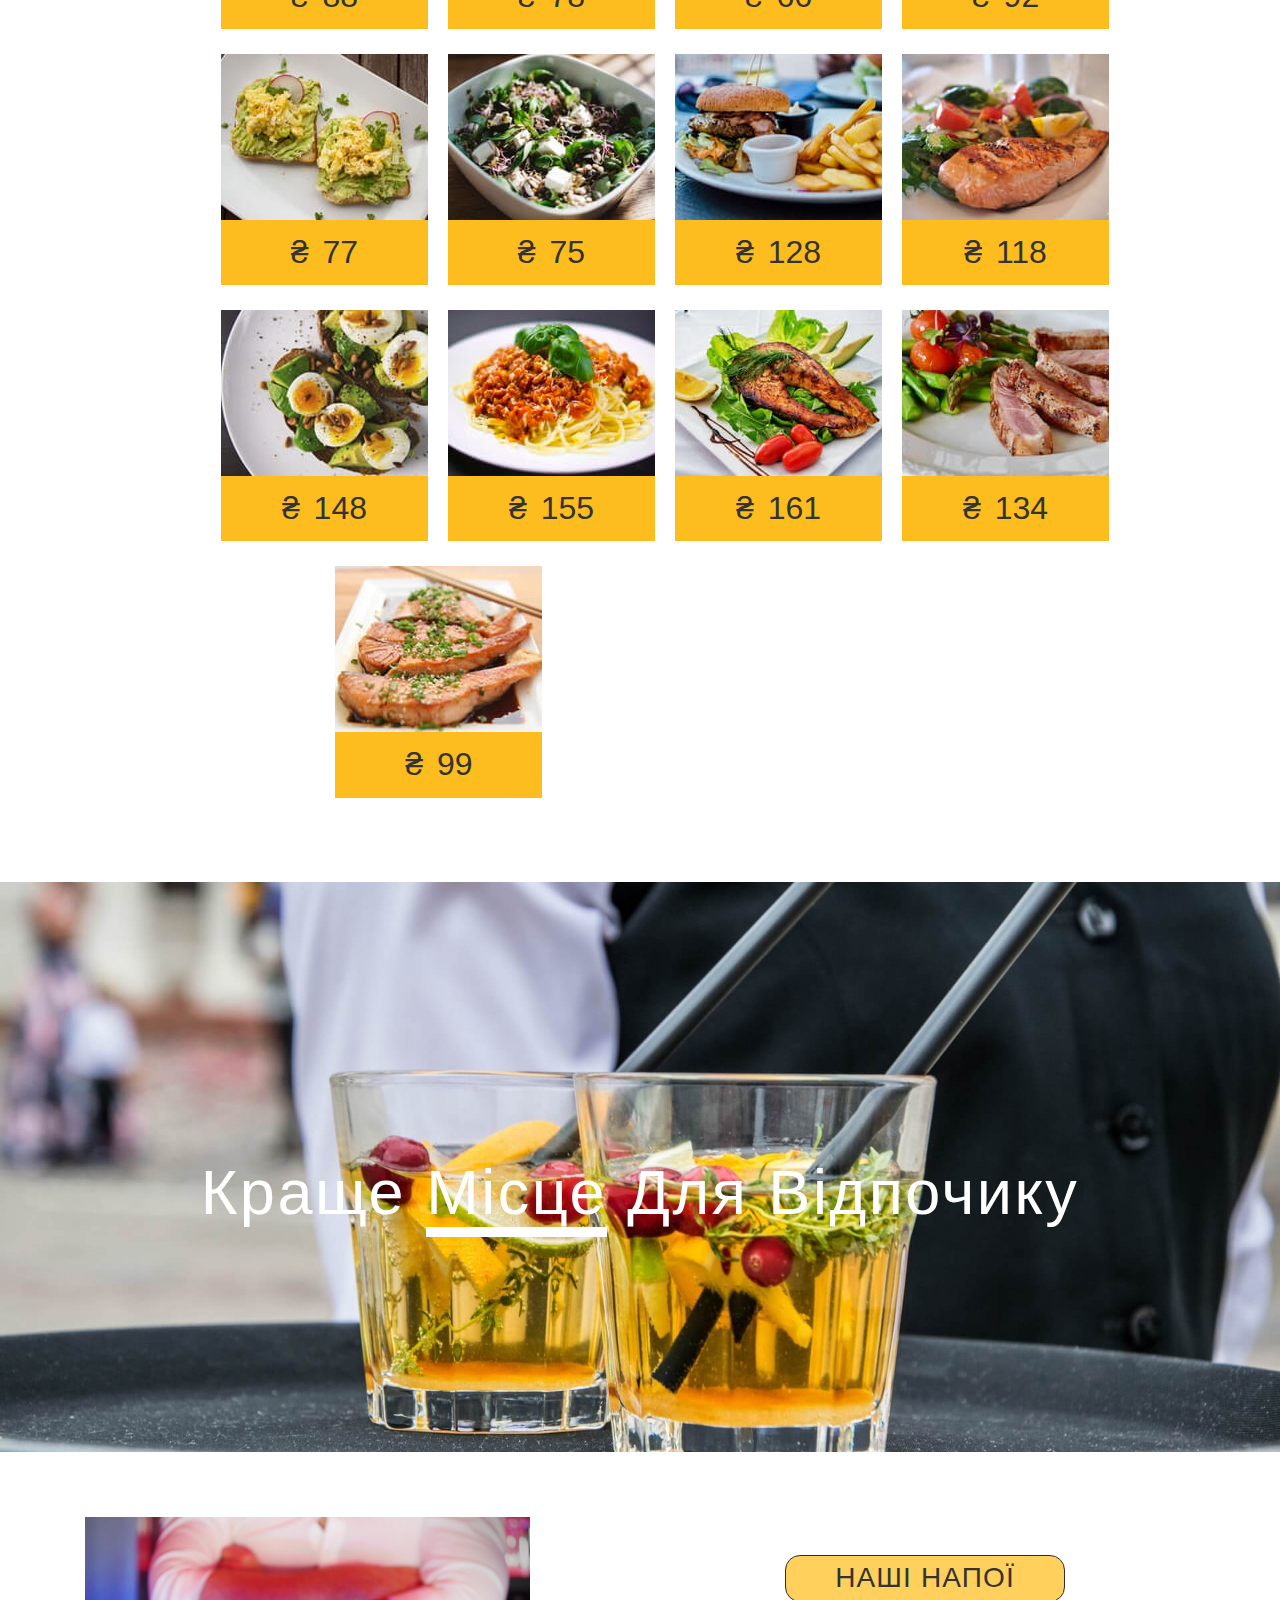
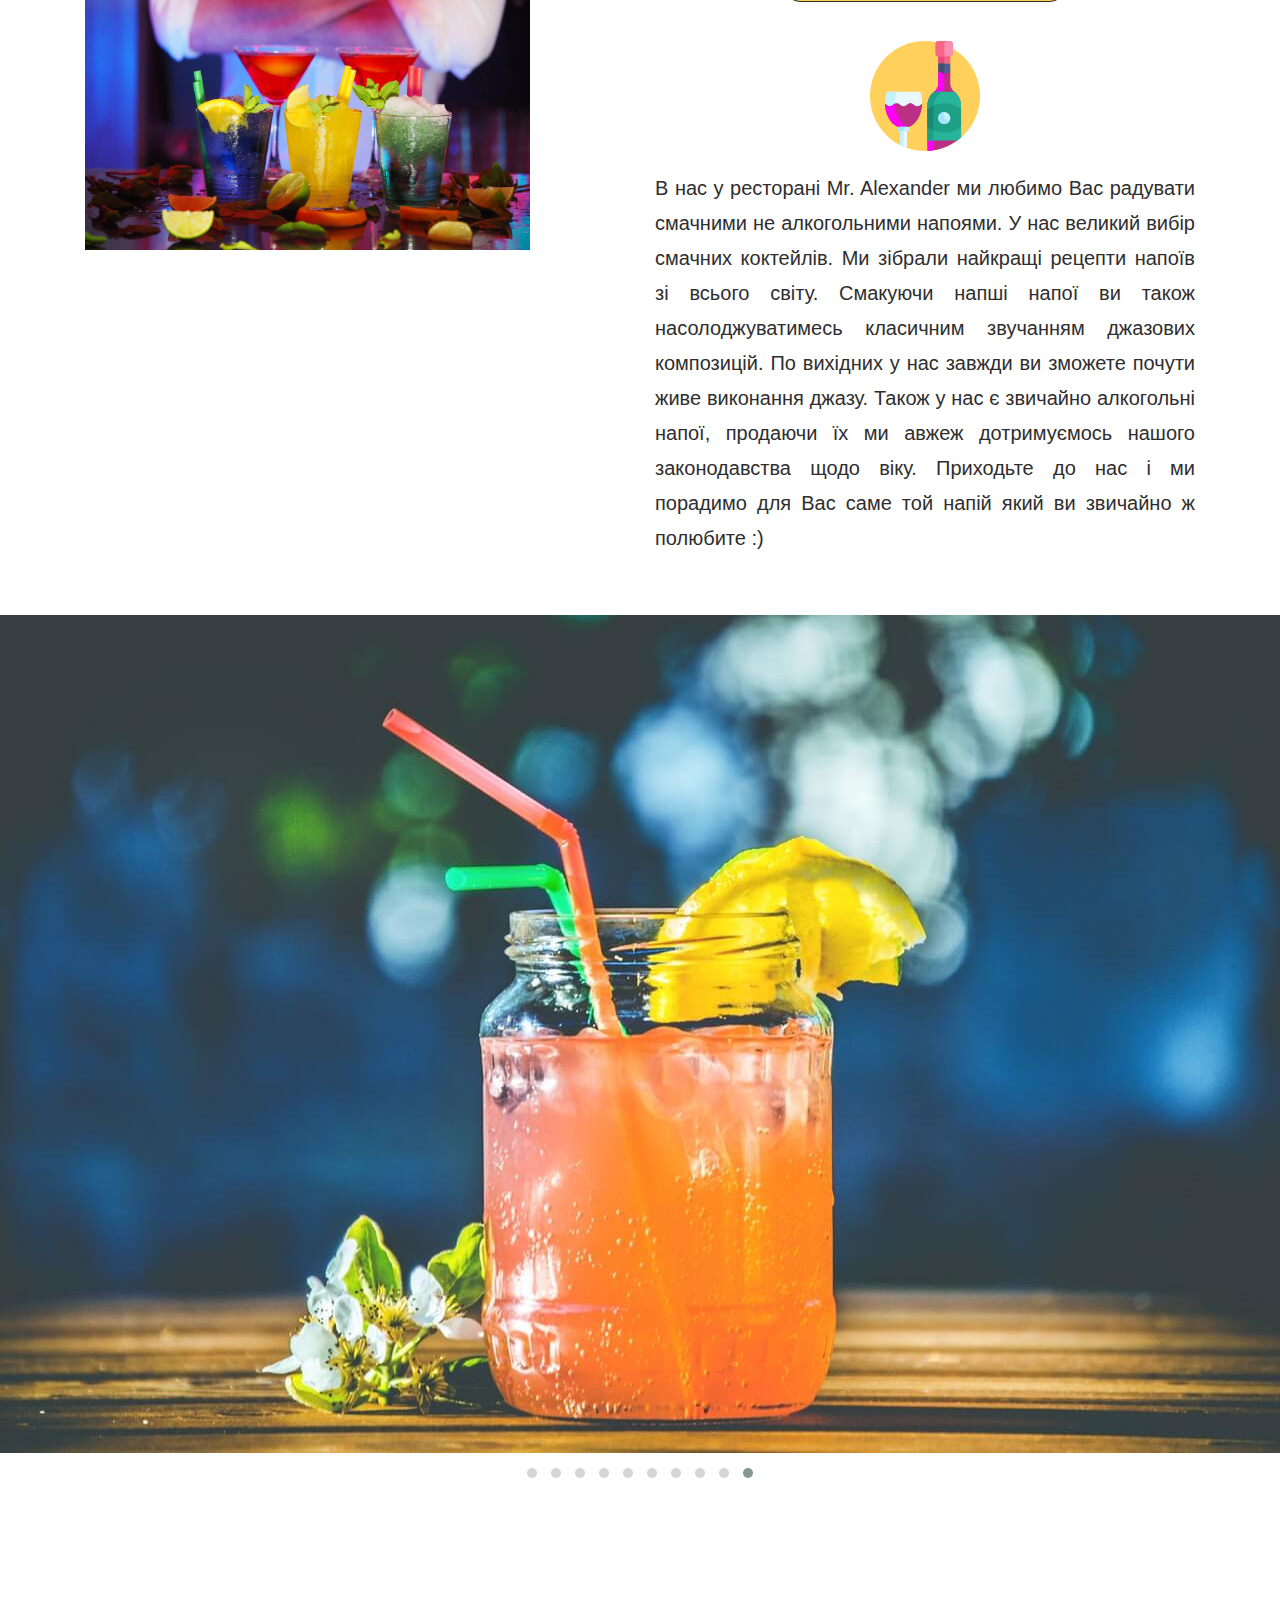
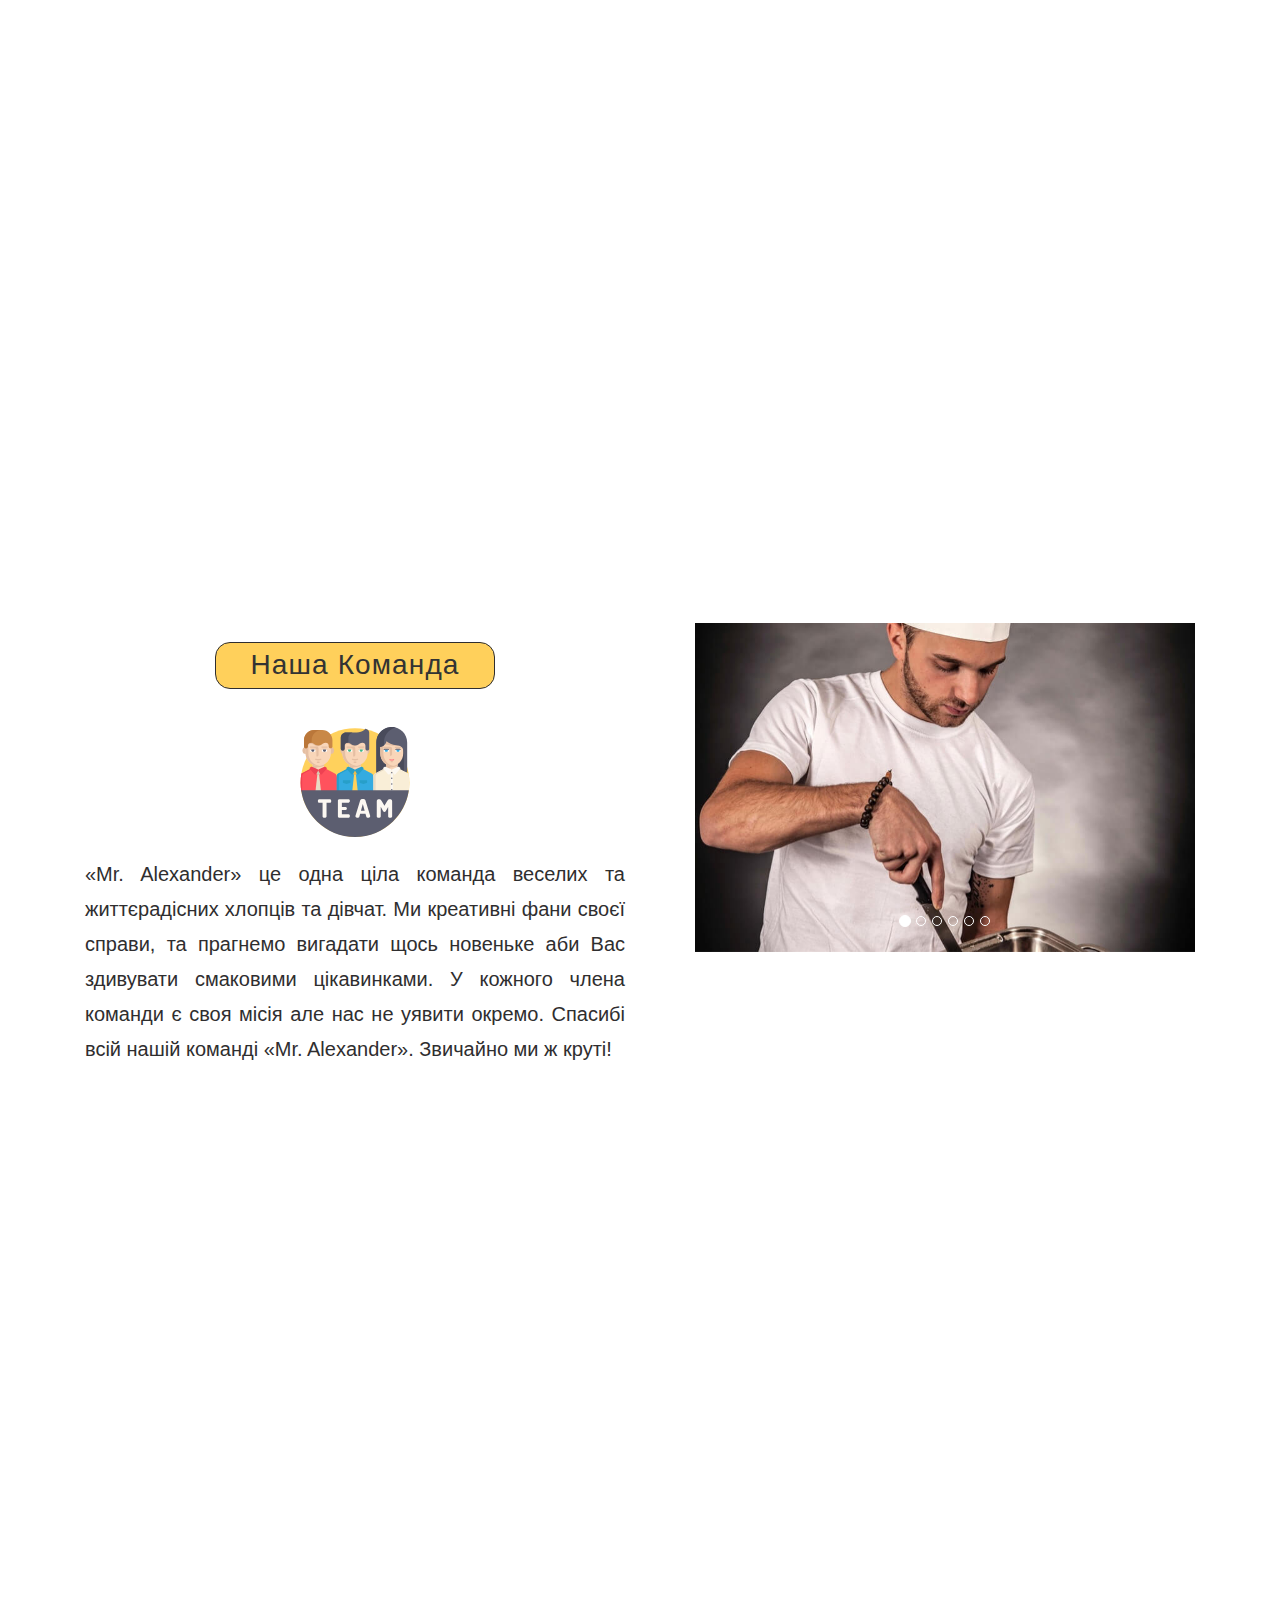
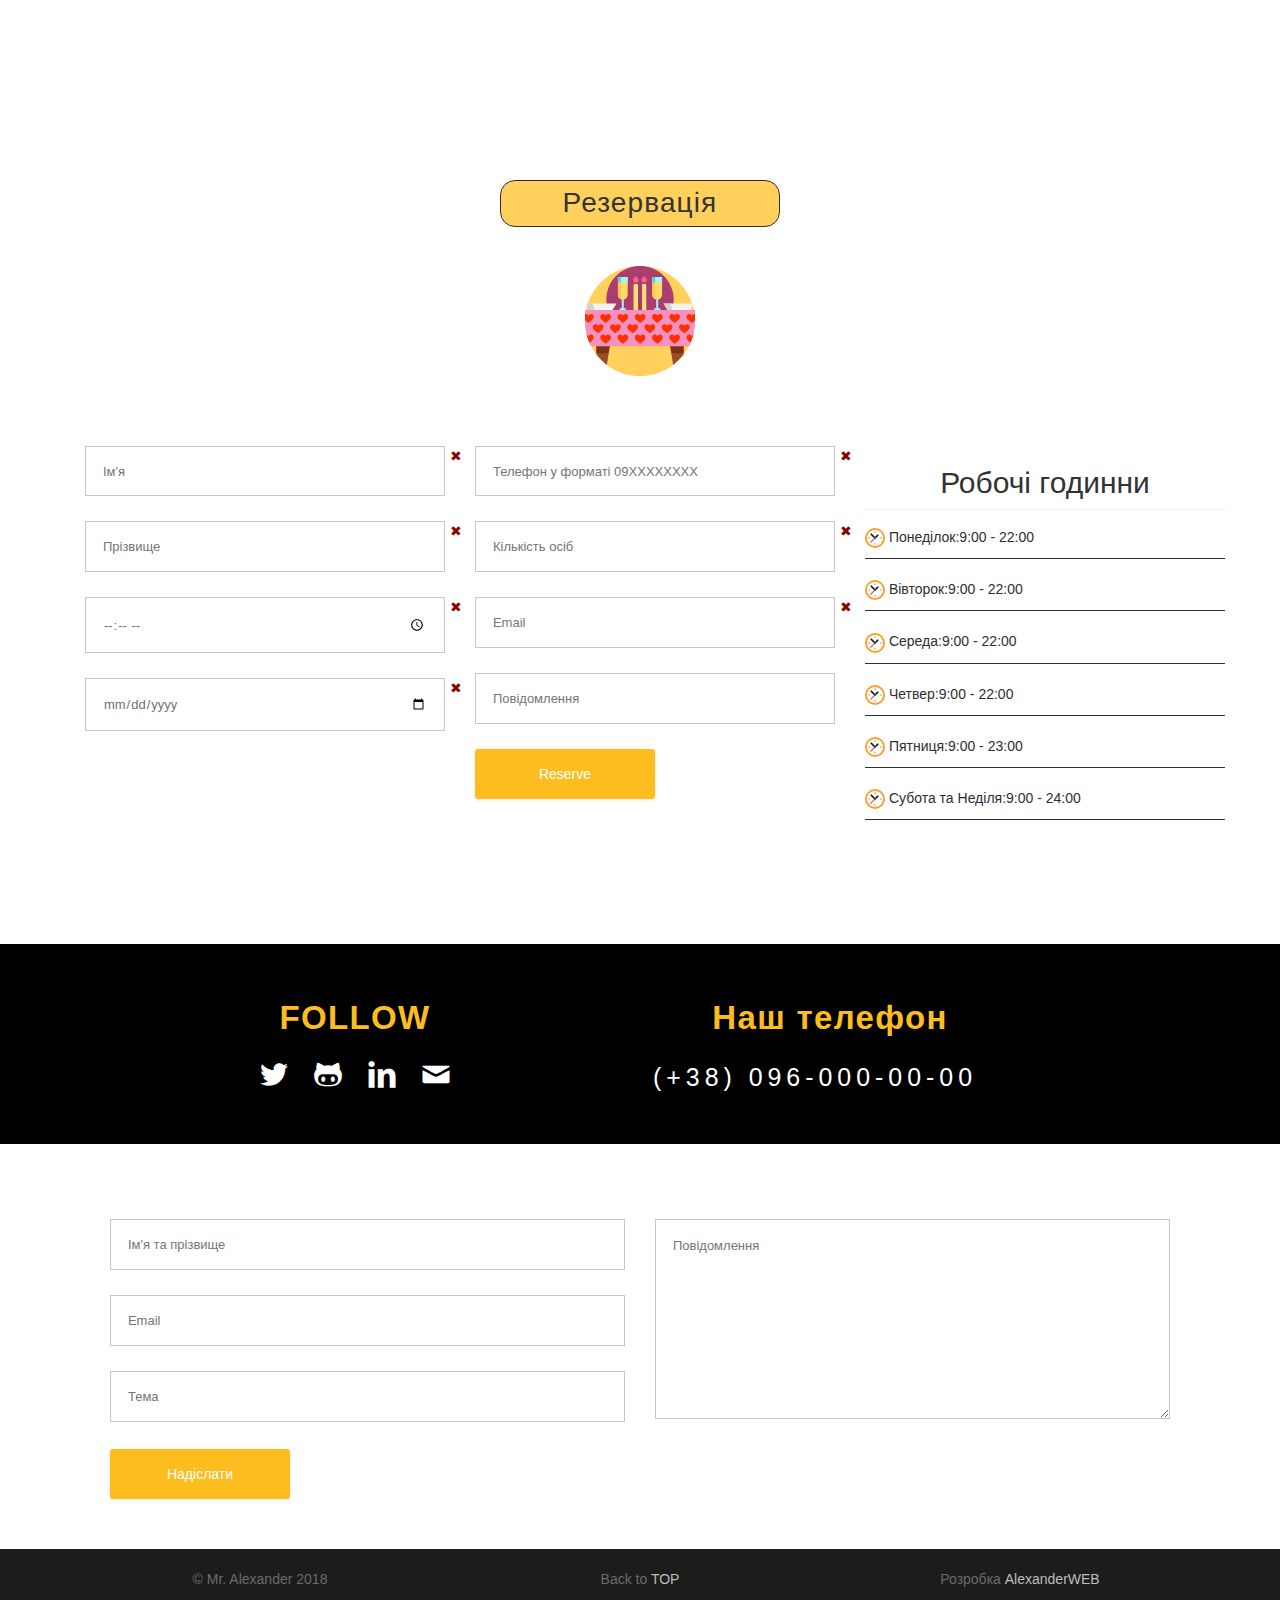
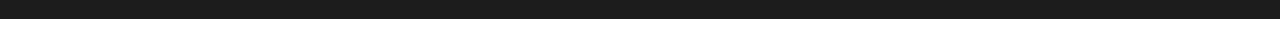
==== commit 0d32803c: "add mixitup v3" ====
--- a/index.html
+++ b/index.html
@@ -89,114 +89,116 @@
                         <div id="w">
                             <ul id="filter-list" class="clearfix">
                                 <li class="filter" data-filter="all">Всі</li>
-                                <li class="filter" data-filter="breakfast">Сніданки</li>
-                                <li class="filter" data-filter="special">Салати</li>
-                                <li class="filter" data-filter="desert">Десерти</li>
-                                <li class="filter" data-filter="dinner">Гарніри</li>
+                                <li class="filter" data-filter=".breakfast">Сніданки</li>
+                                <li class="filter" data-filter=".special">Салати</li>
+                                <li class="filter" data-filter=".desert">Десерти</li>
+                                <li class="filter" data-filter=".dinner">Гарніри</li>
                             </ul><!-- @end #filter-list -->    
                             <ul id="portfolio">
-                                <li class="item breakfast">
+                                <li class="mix breakfast">
                                     <!-- <a class="inline" href="#inline_content"> -->
                                         <img src="images/mini_breakfast1.jpg" alt="Food">
                                     <!-- </a> -->
                                     <h2 class="white">&#8372 70</h2>
                                 </li>
-                                <li class="item dinner breakfast">
+                                <li class="mix dinner breakfast">
                                     <img src="images/mini_breakfast2.jpg" alt="Food" >
                                     <h2 class="white">&#8372 65</h2>
                                 </li>
-                                <li class="item dinner breakfast">
+                                <li class="mix dinner breakfast">
                                     <img src="images/mini_breakfast3.jpg" alt="Food" >
                                     <h2 class="white">&#8372 88</h2>
                                 </li>
-                                <li class="item dinner breakfast">
+                                <li class="mix dinner breakfast">
                                     <img src="images/mini_breakfast4.jpg" alt="Food" >
                                     <h2 class="white">&#8372 91</h2>
                                 </li>
-                                <li class="item dinner breakfast">
+                                <li class="mix dinner breakfast">
                                     <img src="images/mini_breakfast5.jpg" alt="Food" >
                                     <h2 class="white">&#8372 74</h2>
                                 </li>
-                                <li class="item breakfast">
+                                <li class="mix breakfast">
                                     <img src="images/mini_breakfast6.jpg" alt="Food" >
                                     <h2 class="white">&#8372 92</h2>
                                 </li>
-                                <li class="item desert">
+                                <li class="mix desert">
                                     <img src="images/mini_desert1.jpg" alt="Food" >
                                     <h2 class="white">&#8372 64</h2>
                                 </li>
-                                <li class="item desert">
+                                <li class="mix desert">
                                     <img src="images/mini_desert2.jpg" alt="Food" >
                                     <h2 class="white">&#8372 71</h2>
                                 </li>
-                                <li class="item desert">
+                                <li class="mix desert">
                                     <img src="images/mini_desert3.jpg" alt="Food" >
                                     <h2 class="white">&#8372 69</h2>
                                 </li>
-                                <li class="item desert">
+                                <li class="mix desert">
                                     <img src="images/mini_desert4.jpg" alt="Food" >
                                     <h2 class="white">&#8372 59</h2>
                                 </li>
-                                <li class="item desert">
+                                <li class="mix desert">
                                     <img src="images/mini_desert5.jpg" alt="Food" >
                                     <h2 class="white">&#8372 68</h2>
                                 </li>
-                                <li class="item desert">
+                                <li class="mix desert">
                                     <img src="images/mini_desert6.jpg" alt="Food" >
                                     <h2 class="white">&#8372 83</h2>
                                 </li>
-                                <li class="item special">
+                                <li class="mix special">
                                     <img src="images/mini_special1.jpg" alt="Food" >
                                     <h2 class="white">&#8372 88</h2>
                                 </li>
-                                <li class="item special">
+                                <li class="mix special">
                                     <img src="images/mini_special2.jpg" alt="Food" >
                                     <h2 class="white">&#8372 78</h2>
                                 </li>
-                                <li class="item special">
+                                <li class="mix special">
                                     <img src="images/mini_special3.jpg" alt="Food" >
                                     <h2 class="white">&#8372 66</h2>
                                 </li>
-                                <li class="item special">
+                                <li class="mix special">
                                     <img src="images/mini_special4.jpg" alt="Food" >
                                     <h2 class="white">&#8372 92</h2>
                                 </li>
-                                <li class="item special">
+                                <li class="mix special">
                                     <img src="images/mini_special5.jpg" alt="Food" >
                                     <h2 class="white">&#8372 77</h2>
                                 </li>
-                                <li class="item special">
+                                <li class="mix special">
                                     <img src="images/mini_special6.jpg" alt="Food" >
                                     <h2 class="white">&#8372 75</h2>
                                 </li>
-                                <li class="item dinner">
+                                <li class="mix dinner">
                                     <img src="images/mini_dinner1.jpg" alt="Food" >
                                     <h2 class="white">&#8372 128</h2>
                                 </li>
-                                <li class="item dinner">
+                                <li class="mix dinner">
                                     <img src="images/mini_dinner2.jpg" alt="Food" >
                                     <h2 class="white">&#8372 118</h2>
                                 </li>
-                                <li class="item dinner">
+                                <li class="mix dinner">
                                     <img src="images/mini_dinner3.jpg" alt="Food" >
                                     <h2 class="white">&#8372 148</h2>
                                 </li>
-                                <li class="item dinner">
+                                <li class="mix dinner">
                                     <img src="images/mini_dinner4.jpg" alt="Food" >
                                     <h2 class="white">&#8372 155</h2>
                                 </li>
-                                <li class="item dinner">
+                                <li class="mix dinner">
                                     <img src="images/mini_dinner5.jpg" alt="Food" >
                                     <h2 class="white">&#8372 161</h2>
                                 </li>
-                                <li class="item dinner">
+                                <li class="mix dinner">
                                     <img src="images/mini_dinner6.jpg" alt="Food" >
                                     <h2 class="white">&#8372 134</h2>
                                 </li>
-                                <li class="item dinner">
+                                <li class="mix dinner">
                                     <img src="images/mini_dinner7.jpg" alt="Food" >
                                     <h2 class="white">&#8372 99</h2>
                                 </li>
+                                <li class="gap"></li>
+                                <li class="gap"></li>
                             </ul><!-- @end #portfolio -->
                         </div><!-- @end #w -->
                     </div>
@@ -440,7 +442,8 @@
         </footer>
 
         <link rel="stylesheet" href="css/bootstrap.min.css">
-        <link rel="stylesheet" href="css/style-portfolio.css">
+        <!-- <link rel="stylesheet" href="css/style-portfolio.css"> -->
+        <link rel="stylesheet" href="css/style-mixitup.css">
         <link rel="stylesheet" href="css/picto-foundry-food.css" />
         <link rel="stylesheet" href="css/owl.carousel.min.css">
         <link rel="stylesheet" href="css/owl.theme.default.min.css">
@@ -448,12 +451,13 @@
         <link rel="stylesheet" href="css/colorbox.css">
         <!-- <link rel="stylesheet" href="css/jquery.fancybox.min.css"> -->
         <link rel="stylesheet" href="css/normalize.css">
-        <!-- <script type="text/javascript" src="js/jquery-3.3.1.min.js"> </script>  -->
-        <script type="text/javascript" src="js/jquery-1.10.2.min.js"></script>
+        <script type="text/javascript" src="js/jquery-3.3.1.min.js"> </script> 
+        <!-- <script type="text/javascript" src="js/jquery-1.10.2.min.js"></script> -->
         <!-- <script type="text/javascript" src="js/bootstrap.min.js" ></script> -->
         <!-- <script type="text/javascript" src="js/jquery-1.10.2.js"></script> -->
         <script type="text/javascript" src="js/bootstrap.min.js" ></script>
-        <script type="text/javascript" src="js/jquery.mixitup.min.js" ></script>
+        <!-- <script type="text/javascript" src="js/jquery.mixitup.min.js" ></script> -->
+        <script type="text/javascript" src="js/mixitup.min.js" ></script>
         <script type="text/javascript" src="js/jquery.colorbox-min.js"></script>    
         <script type="text/javascript" src="js/event.js" ></script>
         <script type="text/javascript" src="js/forms.js"></script>
--- a/css/main.css
+++ b/css/main.css
@@ -83,7 +83,7 @@
     margin-right: -15px;
 } 
 
-li.item{
+li.mix{
     position: relative; 
     width: 100%; /* for IE 6 */
 
--- a/css/style-portfolio.css
+++ b/css/style-portfolio.css
@@ -20,9 +20,9 @@
 #filter-list li {
 	font-weight: bold;
 	color:black !important;
-  display: inline-block;
-  width: auto;
-  padding: 6px 10px;
+  	display: inline-block;
+ 	width: auto;
+  	padding: 6px 10px;
 	margin-right: 15px;
 	font-size: 1.2em;
 	cursor: pointer;
@@ -44,9 +44,9 @@
 /** portfolio list **/
 #portfolio {
 	display: block;
-  width: 100%;
-  padding: 0 12px;
-  margin-bottom: 0;
+  	width: 100%;
+ 	padding: 0 12px;
+  	margin-bottom: 0;
 	text-align: center;
 }
 
@@ -93,10 +93,10 @@
 }
 
 @media (min-width: 991px) {
-	#portfolio .item:nth-child(5),
-	#portfolio .item:nth-child(6),
-	#portfolio .item:nth-child(7),
-	#portfolio .item:nth-child(8) {
+	#portfolio .mix:nth-child(5),
+	#portfolio .mix:nth-child(6),
+	#portfolio .mix:nth-child(7),
+	#portfolio .mix:nth-child(8) {
 		margin-bottom: 0;
 	}
 }--- a/css/style-mixitup.css
+++ b/css/style-mixitup.css
@@ -0,0 +1,142 @@
+
+/* Filter-list
+---------------------------------------------------------------------- */
+
+/** page structure **/
+#w {
+    display: block;
+    max-width: 1100px;
+    min-width: 280px;
+    /*padding-top: 20px;*/
+    margin: 0 auto;
+  }
+  #filter-list {
+    display: block;
+    width: 100%;
+    text-align: center;
+    margin-bottom: 25px;
+  }
+  #filter-list li {
+    font-weight: bold;
+    color:black !important;
+    display: inline-block;
+    width: auto;
+    padding: 6px 10px;
+    margin-right: 15px;
+    font-size: 1.2em;
+    cursor: pointer;
+      /*-webkit-border-radius: 3px;
+      -moz-border-radius: 3px;*/
+      /*border-radius: 3px;*/
+    border-bottom: 1px solid rgba(255, 255, 255, 0);
+  }
+  #filter-list li:hover {
+    color: rgb(129, 24, 24) !important;
+  }
+  #filter-list li.active {
+    font-weight: bold;
+    border-color: #000;
+  }
+/* Portfolio
+---------------------------------------------------------------------- */
+#portfolio {
+    /* padding: 1rem; */
+    /* text-align: justify; */
+    font-size: 0.1px;
+}
+#portfolio:after {
+    content: '';
+    display: inline-block;
+    width: 100%;
+}
+/* Target Elements
+---------------------------------------------------------------------- */
+.mix,
+.gap {
+    display: inline-block;
+    vertical-align: top;
+}
+#portfolio .mix {
+	/* display: none; */
+	/* opacity: 0; */
+	width: 30%;
+	vertical-align: top;
+	margin-bottom: 25px;
+	margin-right: 20px;
+	color: #fff;
+	font-size: 30px;
+	text-align: center;
+	width: 207px;
+	-moz-box-sizing: border-box;
+}
+#portfolio .mix h2 {
+    font-size: 32px;
+	padding: 10px;
+	margin: 5px 0 5px 0;
+}
+#portfolio .item1 {
+	display: none;
+	opacity: 0;
+	vertical-align: top;
+	margin-bottom: 25px;
+	margin-right: 20px;
+	color: #fff;
+	font-size: 30px;
+	text-align: center;
+	-moz-box-sizing: border-box;
+}
+#portfolio .mix a {
+    display: inline-block;
+    max-width: 100%;
+    text-decoration: none;
+    background: #fff;
+
+}
+#portfolio .mix img {
+    max-width: 100%;
+}
+/* Grid Breakpoints
+---------------------------------------------------------------------- */
+
+/* 2 Columns */
+
+.mix,
+.gap {
+    width: calc(100%/2 - (((2 - 1) * 1rem) / 2));
+}
+
+/* 3 Columns */
+
+@media screen and (min-width: 541px) {
+    .mix,
+    .gap {
+        width: calc(100%/3 - (((3 - 1) * 1rem) / 3));
+    }
+}
+
+/* 4 Columns */
+
+@media screen and (min-width: 961px) {
+    .mix,
+    .gap {
+        width: calc(100%/3 - (((4 - 1) * 1rem) / 4));
+    }
+}
+@media screen and (min-width: 992px) {
+    .mix,
+    .gap {
+        width: calc(100%/4 - (((4 - 1) * 1rem) / 4));
+    }
+}
+/* 5 Columns */
+
+@media screen and (min-width: 1190px) {
+    .mix{
+        width: calc(100%/5 - (((4 - 1) * 1rem) / 5));
+    }
+    .gap {
+        width: 226px;
+    }
+}
+
+
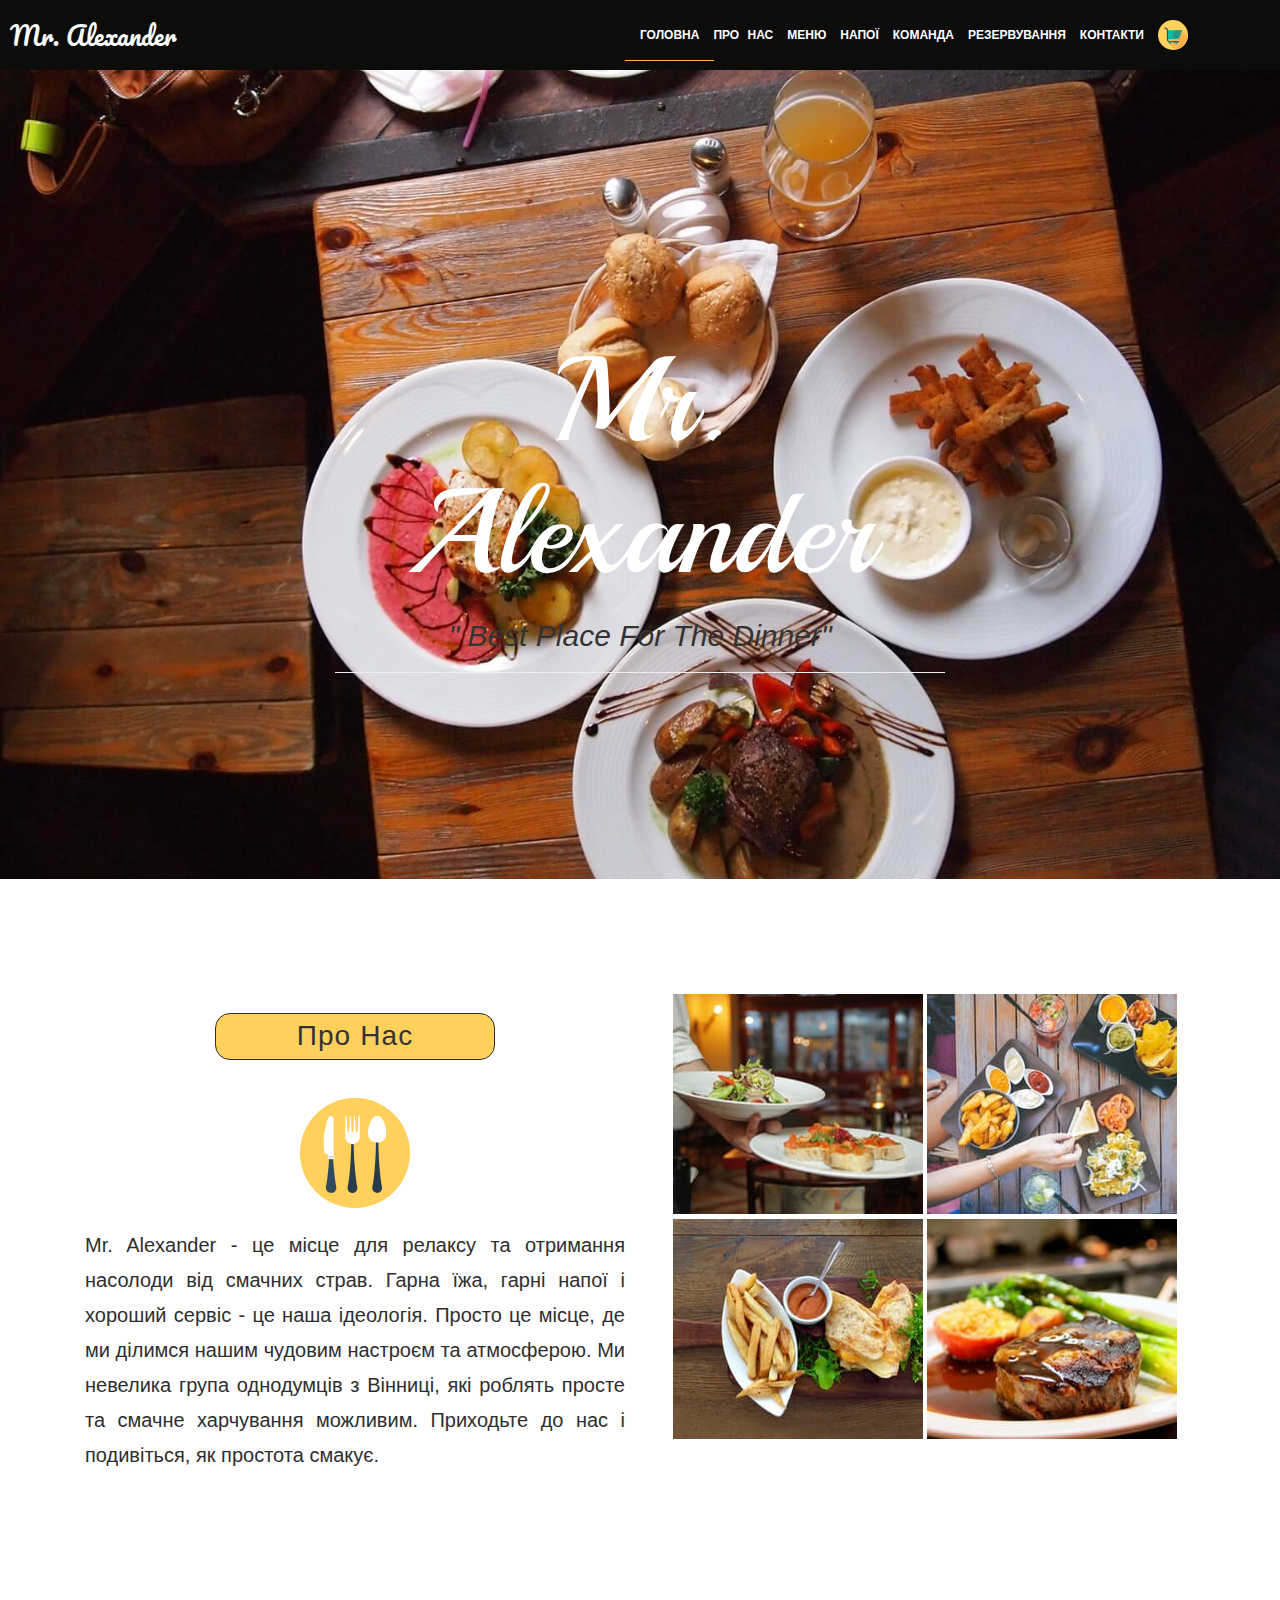
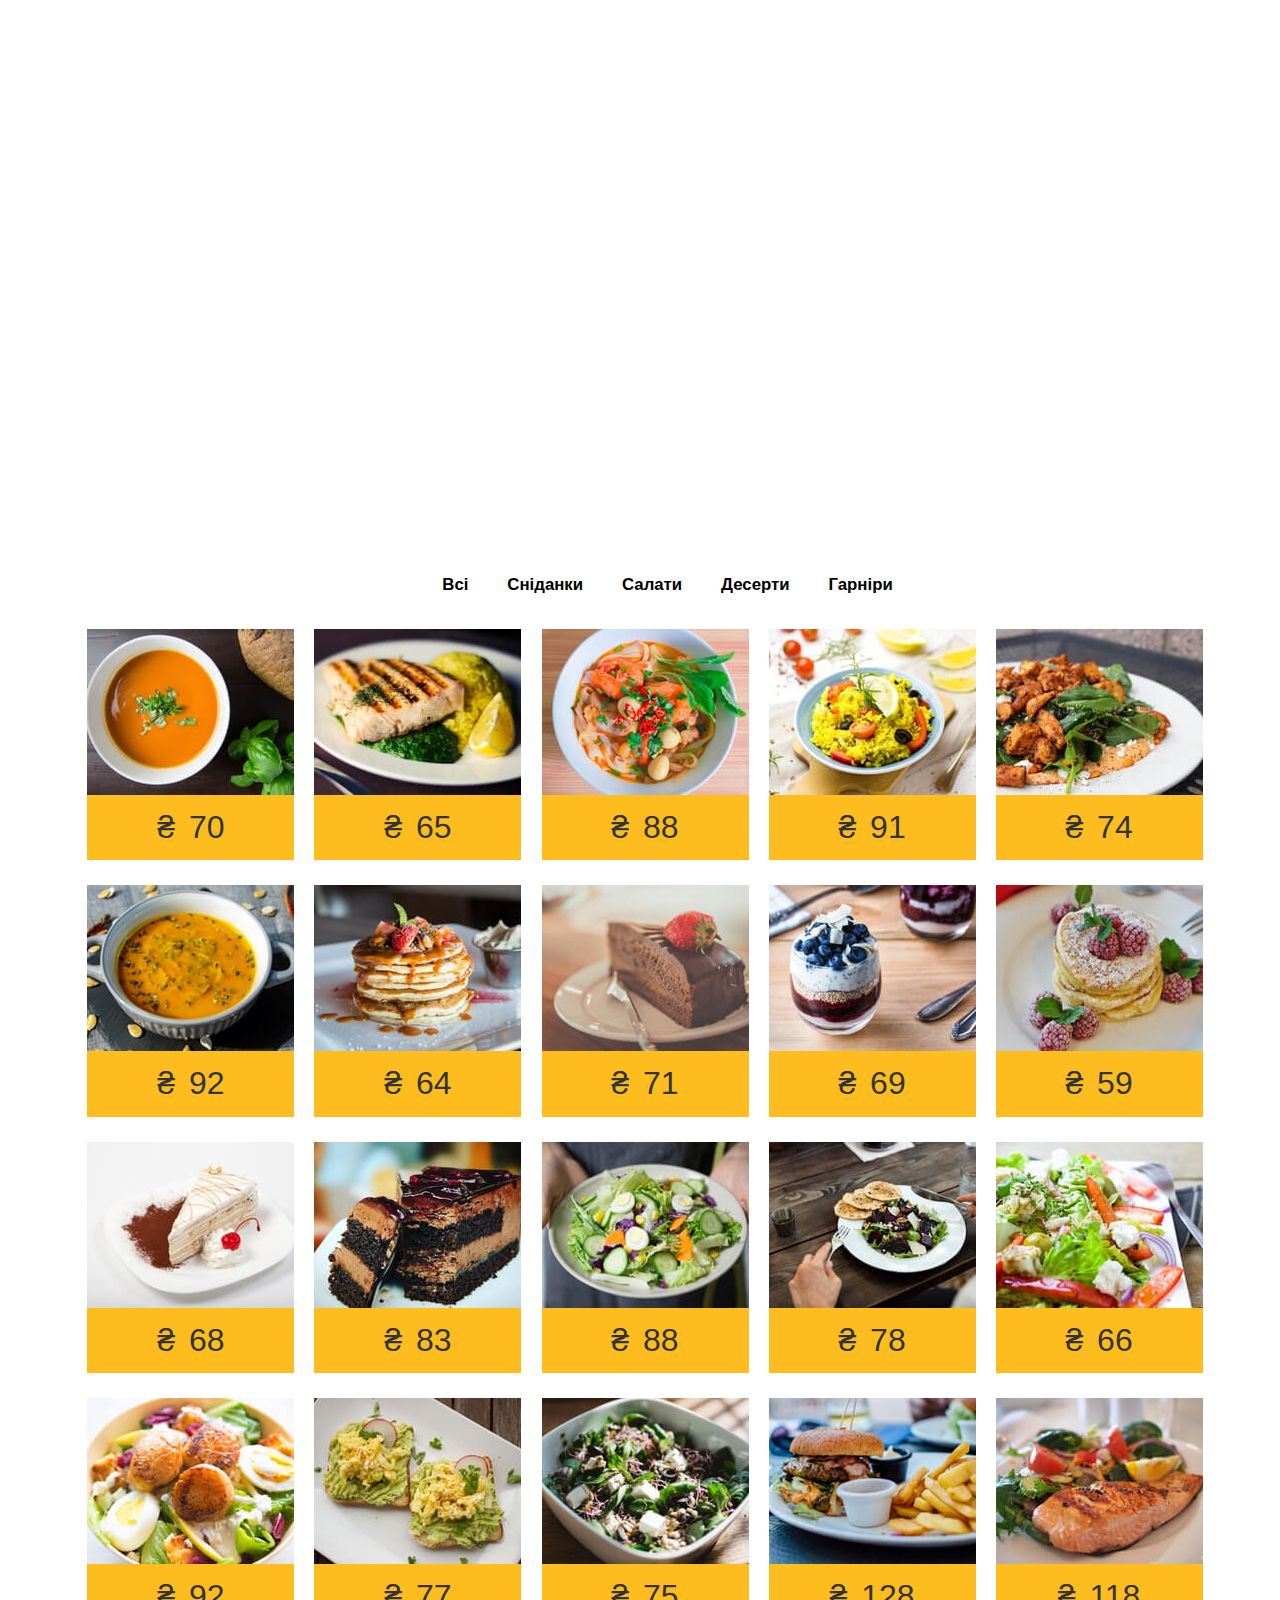
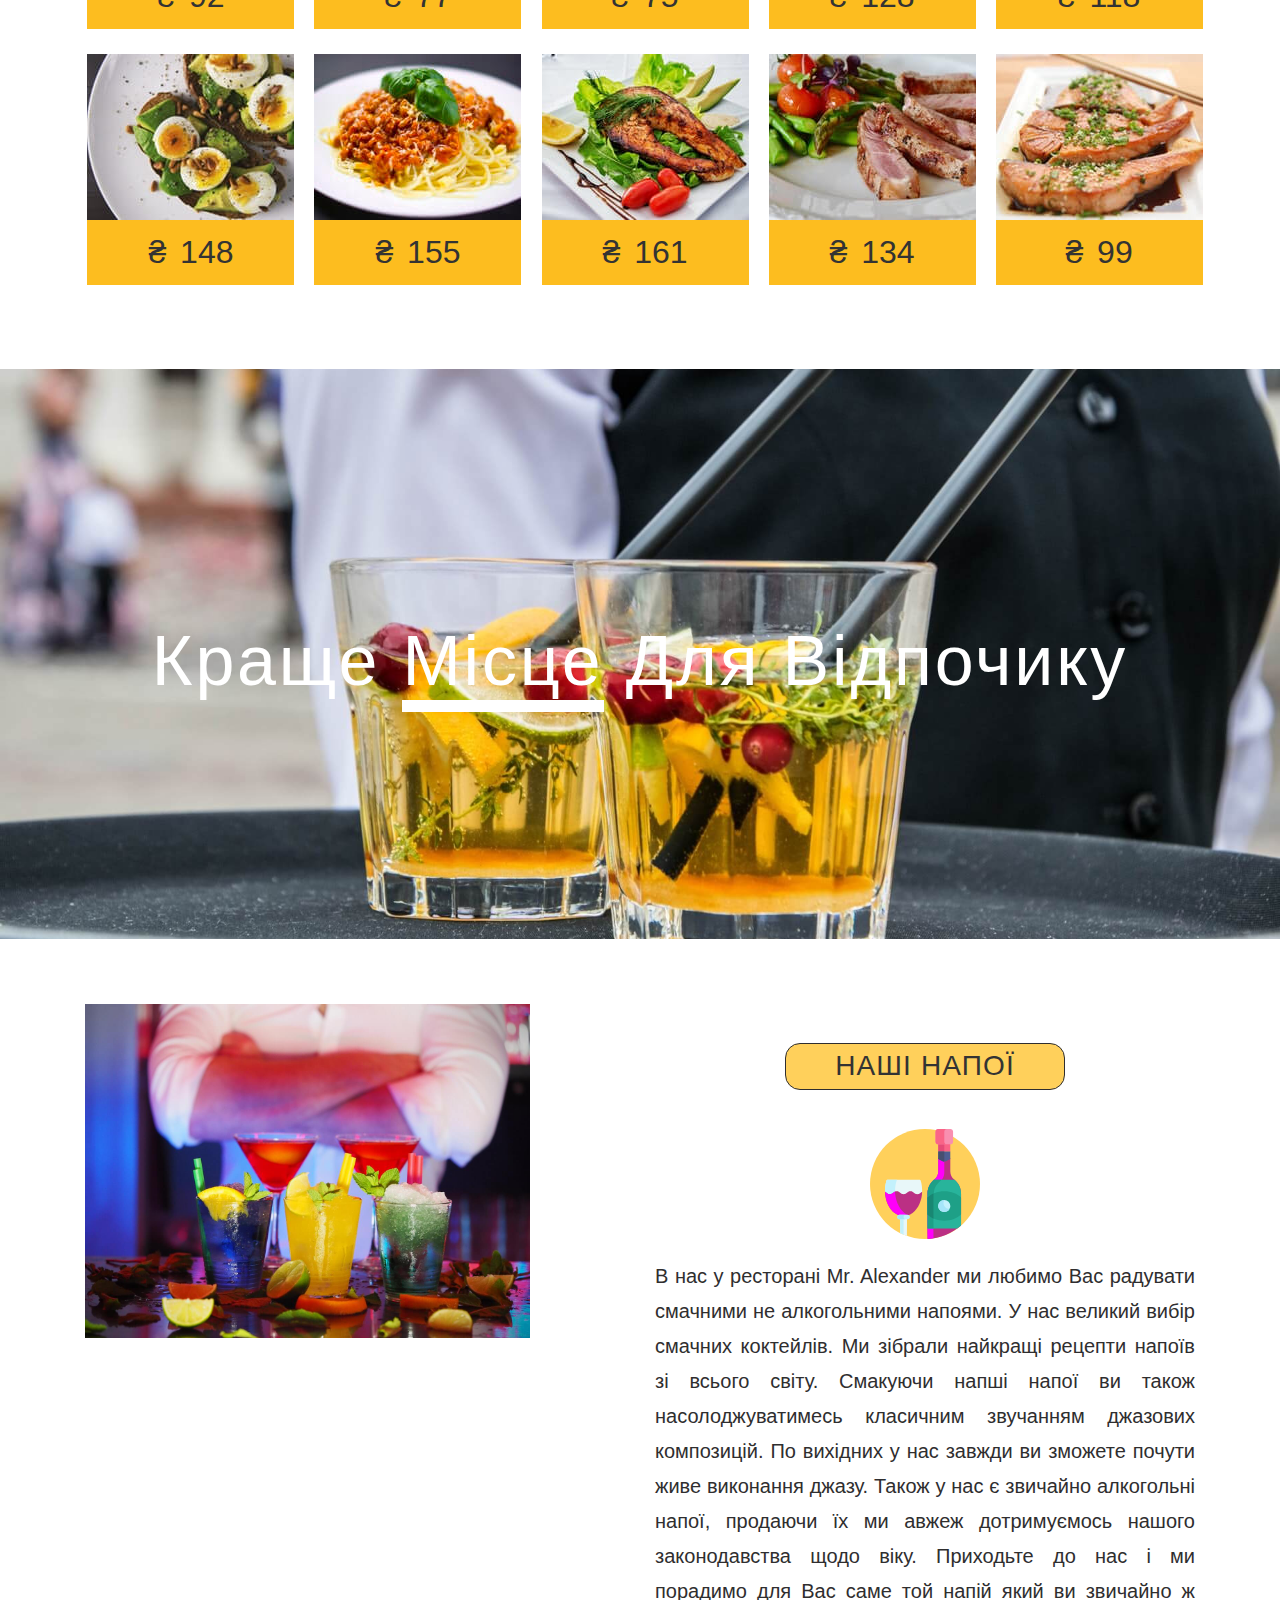
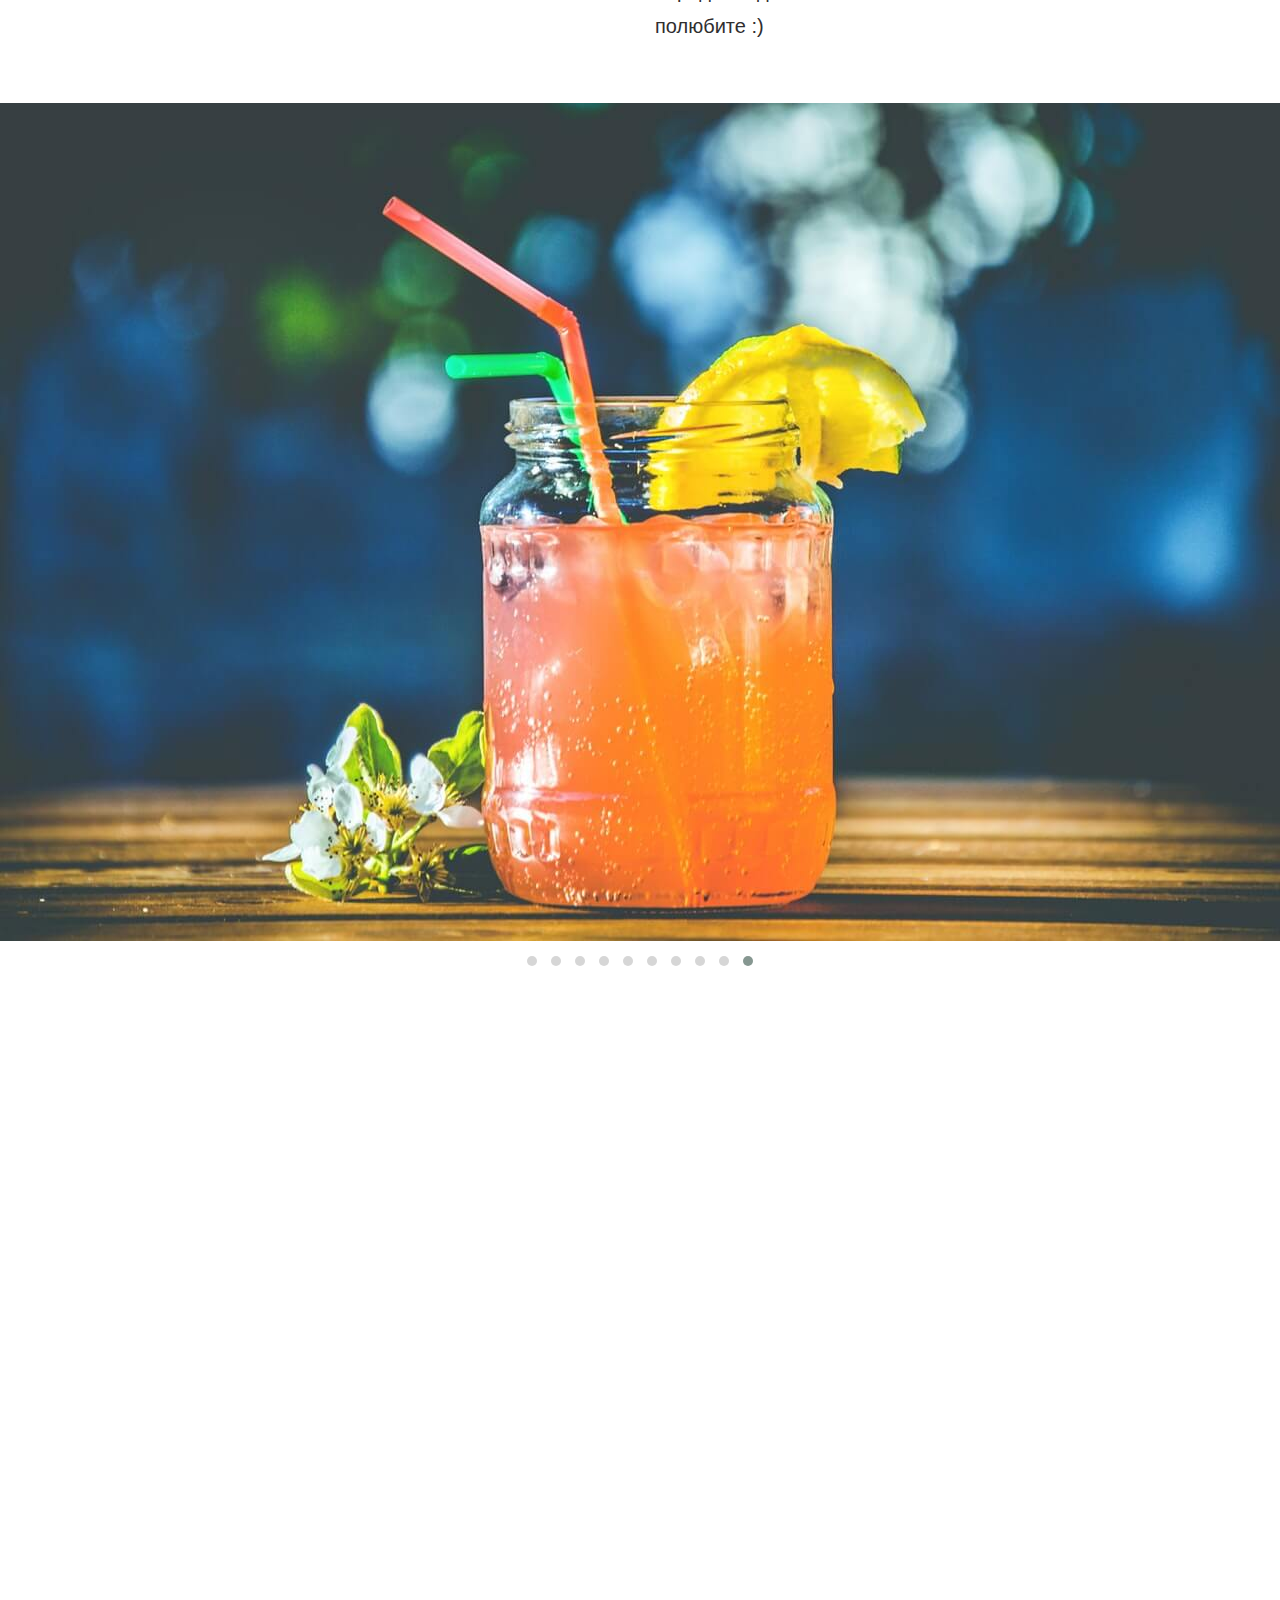
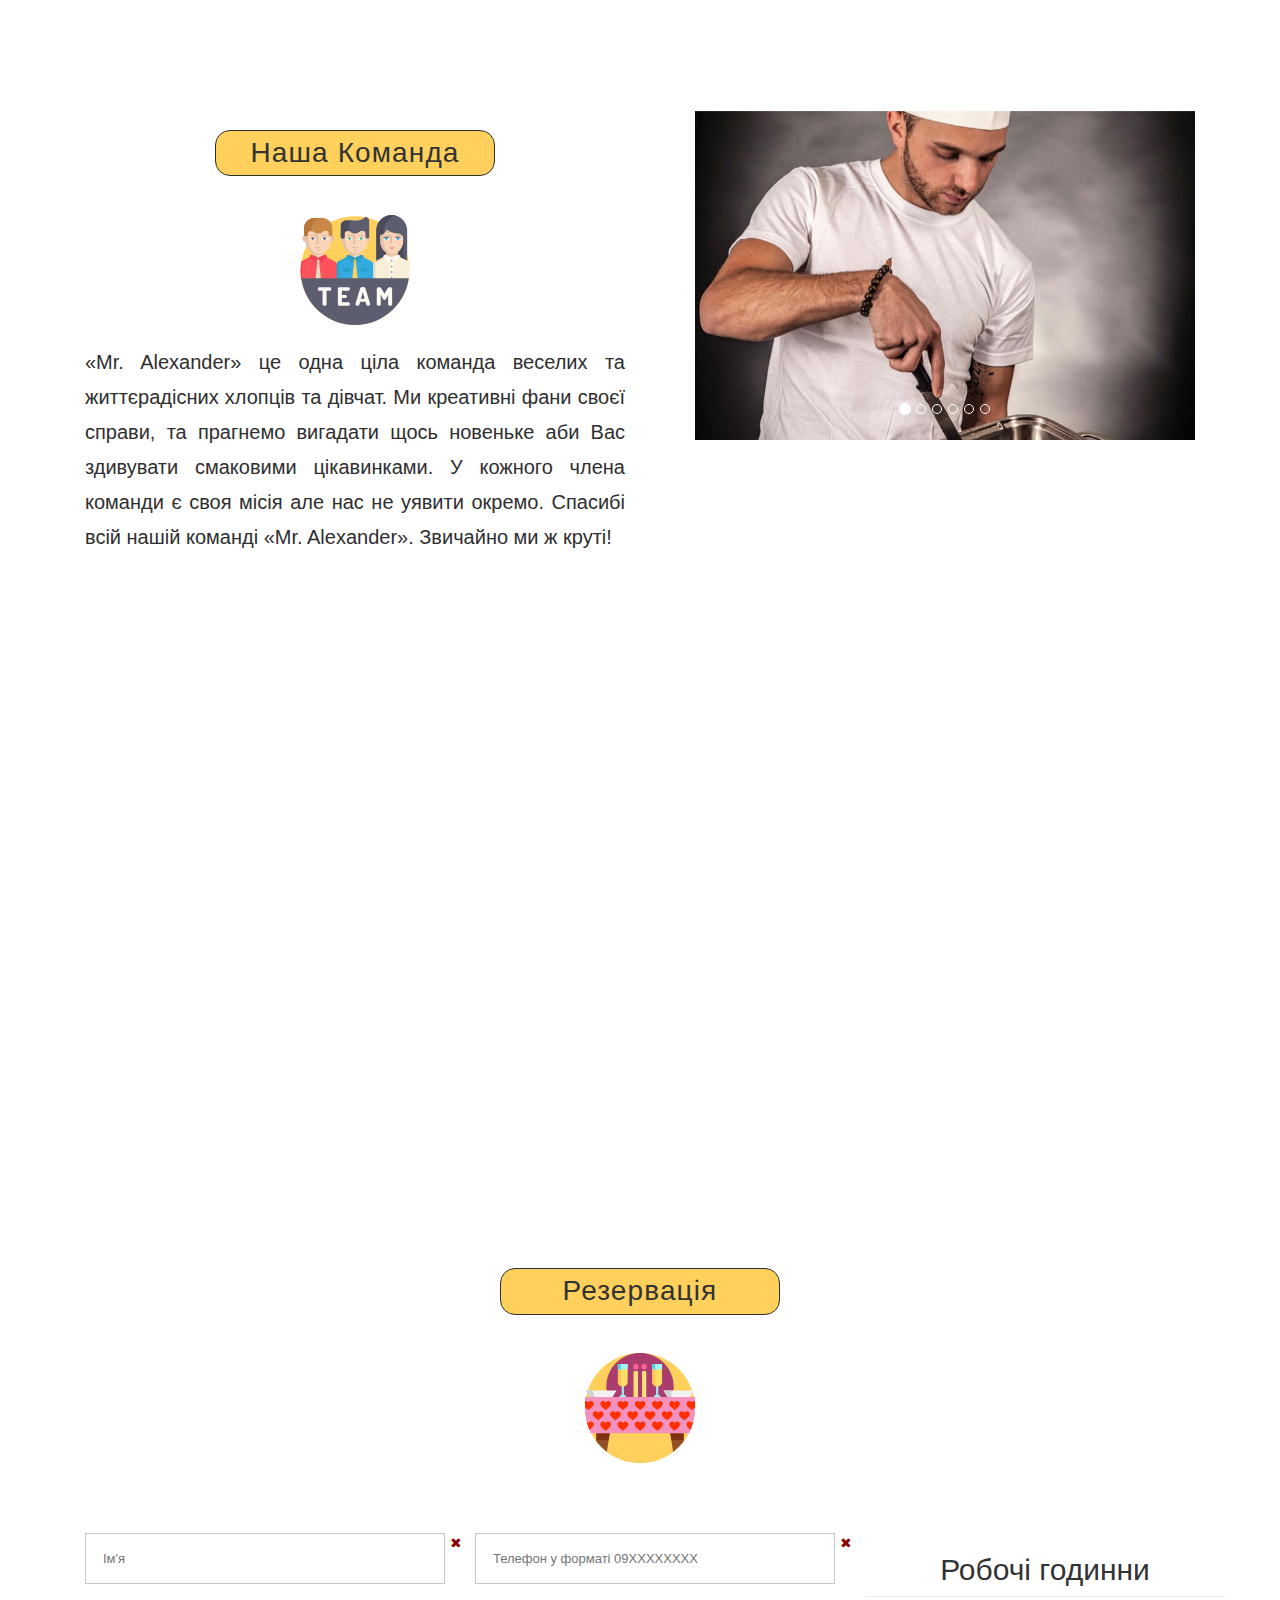
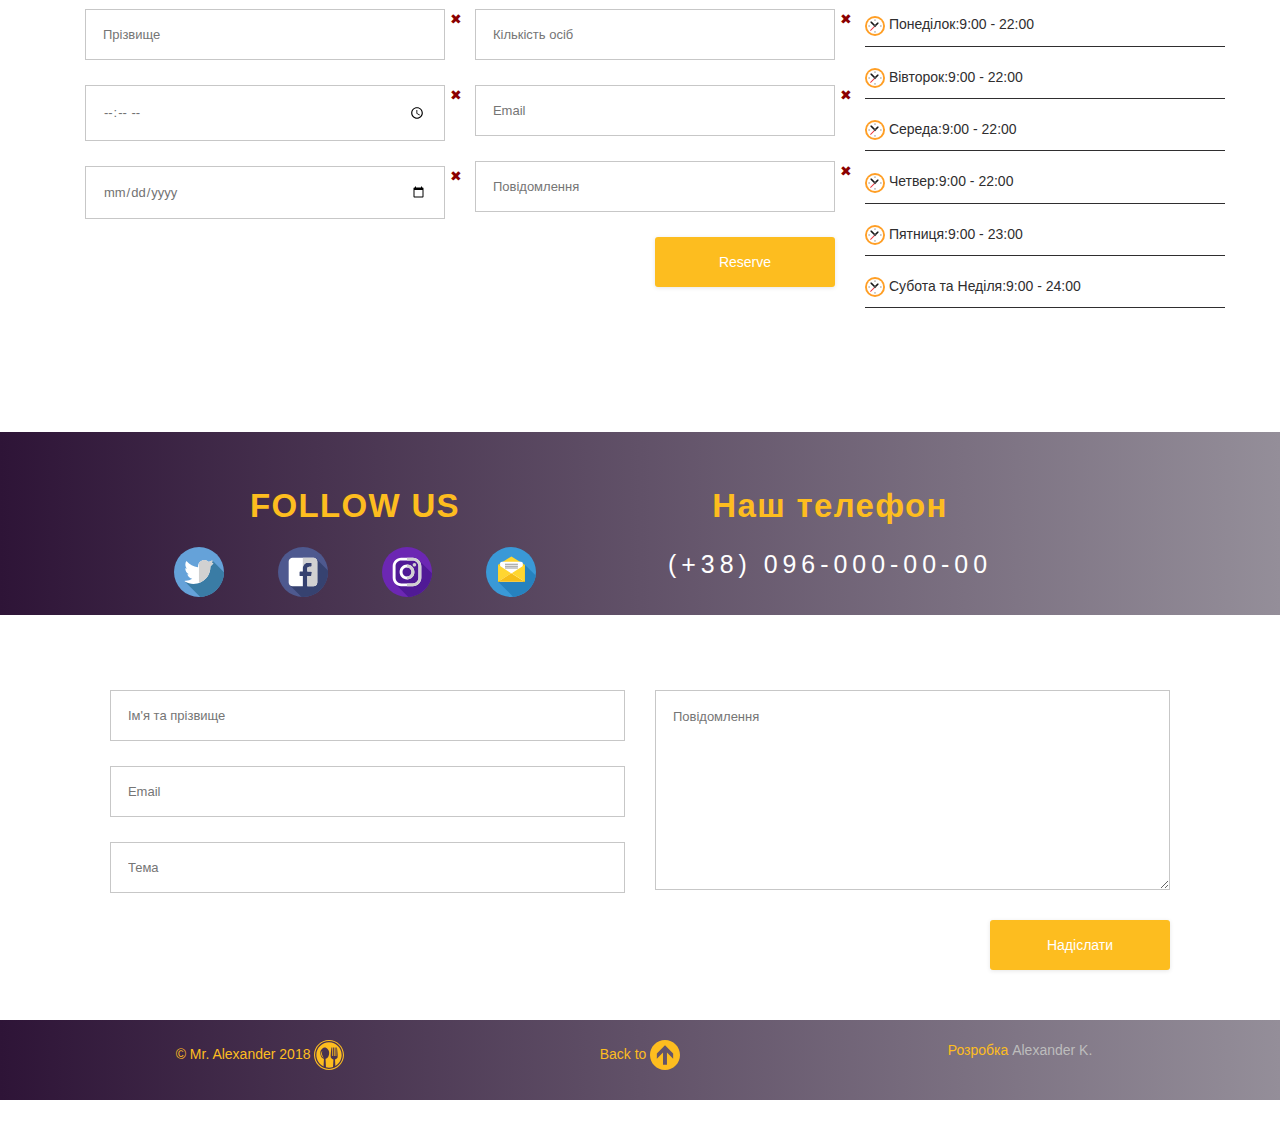
==== commit bb875e5d: "new menu and fix bugs design. Add modal tab" ====
--- a/index.html
+++ b/index.html
@@ -15,7 +15,7 @@
     <body>
 
         <nav class="navbar navbar-default navbar-fixed-top" role="navigation">
-            <div class="container">
+            <div class="container top-navigation">
                 <div class="row">
                 <!-- Brand and toggle get grouped for better mobile display -->
                     <div class="navbar-header">
@@ -38,6 +38,7 @@
                             <li><a class="color_animation" href="#featured">КОМАНДА</a></li>
                             <li><a class="color_animation" href="#reservation">РЕЗЕРВУВАННЯ</a></li>
                             <li><a class="color_animation" href="#contact">КОНТАКТИ</a></li>
+                            <li><a class="color_animation" href="#cart"><img id="cart" src="images/shopping-cart.svg" alt="cart"></a></li>
                         </ul>
                     </div><!-- /.navbar-collapse -->
                 </div>
@@ -86,7 +87,7 @@
             <div class="text-content container"> 
                 <div class="container">
                     <div class="row">
-                        <div id="w">
+                        <div>
                             <ul id="filter-list" class="clearfix">
                                 <li class="filter" data-filter="all">Всі</li>
                                 <li class="filter" data-filter=".breakfast">Сніданки</li>
@@ -95,105 +96,103 @@
                                 <li class="filter" data-filter=".dinner">Гарніри</li>
                             </ul><!-- @end #filter-list -->    
                             <ul id="portfolio">
-                                <li class="mix breakfast">
-                                    <!-- <a class="inline" href="#inline_content"> -->
-                                        <img src="images/mini_breakfast1.jpg" alt="Food">
-                                    <!-- </a> -->
+                                <li class="mix breakfast" data-fancybox data-animation-duration="700" data-src="#animatedModal" data-idcardmenu="breakfast1">
+                                    <img src="images/mini_breakfast1.jpg" alt="Food">
                                     <h2 class="white">&#8372 70</h2>
                                 </li>
-                                <li class="mix dinner breakfast">
+                                <li class="mix dinner breakfast" data-fancybox data-animation-duration="700" data-src="#animatedModal" data-idcardmenu="breakfast2">
                                     <img src="images/mini_breakfast2.jpg" alt="Food" >
                                     <h2 class="white">&#8372 65</h2>
                                 </li>
-                                <li class="mix dinner breakfast">
+                                <li class="mix dinner breakfast" data-fancybox data-animation-duration="700" data-src="#animatedModal" data-idcardmenu="breakfast3">
                                     <img src="images/mini_breakfast3.jpg" alt="Food" >
                                     <h2 class="white">&#8372 88</h2>
                                 </li>
-                                <li class="mix dinner breakfast">
+                                <li class="mix dinner breakfast" data-fancybox data-animation-duration="700" data-src="#animatedModal" data-idcardmenu="breakfast4">
                                     <img src="images/mini_breakfast4.jpg" alt="Food" >
                                     <h2 class="white">&#8372 91</h2>
                                 </li>
-                                <li class="mix dinner breakfast">
+                                <li class="mix dinner breakfast" data-fancybox data-animation-duration="700" data-src="#animatedModal" data-idcardmenu="breakfast5">
                                     <img src="images/mini_breakfast5.jpg" alt="Food" >
                                     <h2 class="white">&#8372 74</h2>
                                 </li>
-                                <li class="mix breakfast">
+                                <li class="mix breakfast" data-fancybox data-animation-duration="700" data-src="#animatedModal" data-idcardmenu="breakfast6">
                                     <img src="images/mini_breakfast6.jpg" alt="Food" >
                                     <h2 class="white">&#8372 92</h2>
                                 </li>
-                                <li class="mix desert">
+                                <li class="mix desert" data-fancybox data-animation-duration="700" data-src="#animatedModal" data-idcardmenu="desert1">
                                     <img src="images/mini_desert1.jpg" alt="Food" >
                                     <h2 class="white">&#8372 64</h2>
                                 </li>
-                                <li class="mix desert">
+                                <li class="mix desert" data-fancybox data-animation-duration="700" data-src="#animatedModal" data-idcardmenu="desert2">
                                     <img src="images/mini_desert2.jpg" alt="Food" >
                                     <h2 class="white">&#8372 71</h2>
                                 </li>
-                                <li class="mix desert">
+                                <li class="mix desert" data-fancybox data-animation-duration="700" data-src="#animatedModal" data-idcardmenu="desert3">
                                     <img src="images/mini_desert3.jpg" alt="Food" >
                                     <h2 class="white">&#8372 69</h2>
                                 </li>
-                                <li class="mix desert">
+                                <li class="mix desert" data-fancybox data-animation-duration="700" data-src="#animatedModal" data-idcardmenu="desert4">
                                     <img src="images/mini_desert4.jpg" alt="Food" >
                                     <h2 class="white">&#8372 59</h2>
                                 </li>
-                                <li class="mix desert">
+                                <li class="mix desert" data-fancybox data-animation-duration="700" data-src="#animatedModal" data-idcardmenu="desert5">
                                     <img src="images/mini_desert5.jpg" alt="Food" >
                                     <h2 class="white">&#8372 68</h2>
                                 </li>
-                                <li class="mix desert">
+                                <li class="mix desert" data-fancybox data-animation-duration="700" data-src="#animatedModal" data-idcardmenu="desert6">
                                     <img src="images/mini_desert6.jpg" alt="Food" >
                                     <h2 class="white">&#8372 83</h2>
                                 </li>
-                                <li class="mix special">
+                                <li class="mix special" data-fancybox data-animation-duration="700" data-src="#animatedModal" data-idcardmenu="special1">
                                     <img src="images/mini_special1.jpg" alt="Food" >
                                     <h2 class="white">&#8372 88</h2>
                                 </li>
-                                <li class="mix special">
+                                <li class="mix special" data-fancybox data-animation-duration="700" data-src="#animatedModal" data-idcardmenu="special2">
                                     <img src="images/mini_special2.jpg" alt="Food" >
                                     <h2 class="white">&#8372 78</h2>
                                 </li>
-                                <li class="mix special">
+                                <li class="mix special" data-fancybox data-animation-duration="700" data-src="#animatedModal" data-idcardmenu="special3">
                                     <img src="images/mini_special3.jpg" alt="Food" >
                                     <h2 class="white">&#8372 66</h2>
                                 </li>
-                                <li class="mix special">
+                                <li class="mix special" data-fancybox data-animation-duration="700" data-src="#animatedModal" data-idcardmenu="special4">
                                     <img src="images/mini_special4.jpg" alt="Food" >
                                     <h2 class="white">&#8372 92</h2>
                                 </li>
-                                <li class="mix special">
+                                <li class="mix special" data-fancybox data-animation-duration="700" data-src="#animatedModal" data-idcardmenu="special5">
                                     <img src="images/mini_special5.jpg" alt="Food" >
                                     <h2 class="white">&#8372 77</h2>
                                 </li>
-                                <li class="mix special">
+                                <li class="mix special" data-fancybox data-animation-duration="700" data-src="#animatedModal" data-idcardmenu="special6">
                                     <img src="images/mini_special6.jpg" alt="Food" >
                                     <h2 class="white">&#8372 75</h2>
                                 </li>
-                                <li class="mix dinner">
+                                <li class="mix dinner" data-fancybox data-animation-duration="700" data-src="#animatedModal" data-idcardmenu="dinner1">
                                     <img src="images/mini_dinner1.jpg" alt="Food" >
                                     <h2 class="white">&#8372 128</h2>
                                 </li>
-                                <li class="mix dinner">
+                                <li class="mix dinner" data-fancybox data-animation-duration="700" data-src="#animatedModal" data-idcardmenu="dinner2">
                                     <img src="images/mini_dinner2.jpg" alt="Food" >
                                     <h2 class="white">&#8372 118</h2>
                                 </li>
-                                <li class="mix dinner">
+                                <li class="mix dinner" data-fancybox data-animation-duration="700" data-src="#animatedModal" data-idcardmenu="dinner3">
                                     <img src="images/mini_dinner3.jpg" alt="Food" >
                                     <h2 class="white">&#8372 148</h2>
                                 </li>
-                                <li class="mix dinner">
+                                <li class="mix dinner" data-fancybox data-animation-duration="700" data-src="#animatedModal" data-idcardmenu="dinner4">
                                     <img src="images/mini_dinner4.jpg" alt="Food" >
                                     <h2 class="white">&#8372 155</h2>
                                 </li>
-                                <li class="mix dinner">
+                                <li class="mix dinner" data-fancybox data-animation-duration="700" data-src="#animatedModal" data-idcardmenu="dinner5">
                                     <img src="images/mini_dinner5.jpg" alt="Food" >
                                     <h2 class="white">&#8372 161</h2>
                                 </li>
-                                <li class="mix dinner">
+                                <li class="mix dinner" data-fancybox data-animation-duration="700" data-src="#animatedModal" data-idcardmenu="dinner6">
                                     <img src="images/mini_dinner6.jpg" alt="Food" >
                                     <h2 class="white">&#8372 134</h2>
                                 </li>
-                                <li class="mix dinner">
+                                <li class="mix dinner" data-fancybox data-animation-duration="700" data-src="#animatedModal" data-idcardmenu="dinner7">
                                     <img src="images/mini_dinner7.jpg" alt="Food" >
                                     <h2 class="white">&#8372 99</h2>
                                 </li>
@@ -201,6 +200,7 @@
                                 <li class="gap"></li>
                             </ul><!-- @end #portfolio -->
                         </div><!-- @end #w -->
+                        <div style="display: none;" id="animatedModal" class="animated-modal"></div>
                     </div>
                 </div>
             </div>  
@@ -318,7 +318,7 @@
                             <!-- Left Inputs -->
                             <div class="container">
                                 <div class="row">
-                                    <div class="col-lg-8 col-md-6 col-xs-12">
+                                    <div class="col-lg-8 col-md-8 col-xs-12">
                                         <div class="row">
                                             <div class="col-lg-6 col-md-6 col-xs-6">
                                                 <!-- Name -->
@@ -333,7 +333,7 @@
                                                 <input type="tel" name="phone" id="phone" required="required" class="form" minlength="10" maxlength="10" pattern="[0-9]{10}" placeholder="Телефон у форматі 09XXXXXXXX" /><span class="validity"></span>
                                                 <input type="number" name="guest" id="guest" required="required" class="form" placeholder="Кількість осіб" step="1" min="1" max="10"/><span class="validity"></span>
                                                 <input type="email" name="email" id="email-res" required="required" class="form" placeholder="Email" /><span class="validity"></span>
-                                                <input type="text" name="subject" id="subject" class="form" placeholder="Повідомлення" />
+                                                <input type="text" name="subject" id="subject" required="required" class="form" placeholder="Повідомлення" /><span class="validity"></span>
                                             </div>
 
                                             <div class="col-xs-6 ">
@@ -344,7 +344,7 @@
                                         </div>
                                     </div>
                                     
-                                    <div class="col-lg-4 col-md-6 col-xs-12">
+                                    <div class="col-lg-4 col-md-4 col-xs-12">
                                         <!-- Message -->
                                         <div class="right-text">
                                             <h2>Робочі годинни</h2><hr class="line-hour">
@@ -371,12 +371,12 @@
         <section class="social_connect">
             <div class="text-content container"> 
                 <div class="col-md-6">
-                    <span class="social_heading">FOLLOW</span>
+                    <span class="social_heading">FOLLOW US</span>
                     <ul class="social_icons">
-                        <li><a class="icon-twitter color_animation" href="https://twitter.com/" target="_blank"></a></li>
-                        <li><a class="icon-github color_animation" href="https://github.com/" target="_blank"></a></li>
-                        <li><a class="icon-linkedin color_animation" href="https://www.linkedin.com/" target="_blank"></a></li>
-                        <li><a class="icon-mail color_animation" href="kovel.web@yahoo.com"></a></li>
+                        <li><a href="https://twitter.com/" target="_blank"><img class="img-social" src="images/twitter.svg" alt="twitter"></a></li>
+                        <li><a href="https://www.facebook.com/" target="_blank"><img class="img-social" src="images/facebook.svg" alt="facebook"></a></li>
+                        <li><a href="https://www.instagram.com/" target="_blank"><img class="img-social" src="images/instagram.svg" alt="instagram"></a></li>
+                        <li><a href="kovel.web@yahoo.com"><img class="img-social" src="images/email.svg" alt="email"></a></li>
                     </ul>
                 </div>
                 <div class="col-md-4">
@@ -419,37 +419,40 @@
                 </div>
             </div>
         </section>
-        <div style='display:none'>
-                <div id='inline_content' style='padding:10px; background:#fff;'>
-                <p><strong>This content comes from a hidden element on this page.</strong></p>
-                <p>The inline option preserves bound JavaScript events and changes, and it puts the content back where it came from when it is closed.</p>
-                <p><a id="click" href="#" style='padding:5px; background:#ccc;'>Click me, it will be preserved!</a></p>
-                
-                <p><strong>If you try to open a new Colorbox while it is already open, it will update itself with the new content.</strong></p>
-                <p>Updating Content Example:<br />
-                <a class="ajax" href="../content/ajax.html">Click here to load new content</a></p>
-                </div>
-            </div>
+        
         <!-- ============ Footer Section  ============= -->
 
         <footer class="sub_footer">
             <div class="container">
-                <div class="col-md-4"><p class="sub-footer-text text-center">&copy; Mr. Alexander 2018</p></div>
-                <div class="col-md-4"><p class="sub-footer-text text-center">Back to <a href="#top">TOP</a></p>
-                </div>
-                <div class="col-md-4"><p class="sub-footer-text text-center">Розробка <a href="#" target="_blank">AlexanderWEB</a></p></div>
+                <div class="col-md-4">
+                    <p class="sub-footer-text text-center">&copy; Mr. Alexander 2018
+                        <img class="svg-footer" src="images/dinner-footer.svg" alt="dinner-footer">
+                    </p>
+                </div>
+                <div class="col-md-4">
+                    <p class="sub-footer-text text-center">Back to
+                        <a href="#top">
+                            <img class="svg-footer" src="images/upwards-arrow.svg" alt="arrow-top">
+                        </a>
+                    </p>
+                </div>
+                <div class="col-md-4">
+                    <p class="sub-footer-text text-center">Розробка
+                        <a href="#" target="_blank">Alexander K.</a>
+                    </p>
+                </div>
             </div>
         </footer>
 
         <link rel="stylesheet" href="css/bootstrap.min.css">
         <!-- <link rel="stylesheet" href="css/style-portfolio.css"> -->
         <link rel="stylesheet" href="css/style-mixitup.css">
-        <link rel="stylesheet" href="css/picto-foundry-food.css" />
+        <!-- <link rel="stylesheet" href="css/picto-foundry-food.css" /> -->
         <link rel="stylesheet" href="css/owl.carousel.min.css">
         <link rel="stylesheet" href="css/owl.theme.default.min.css">
         <link rel="stylesheet" href="css/jquery-ui.css">
         <link rel="stylesheet" href="css/colorbox.css">
-        <!-- <link rel="stylesheet" href="css/jquery.fancybox.min.css"> -->
+        <link rel="stylesheet" href="css/jquery.fancybox.min.css">
         <link rel="stylesheet" href="css/normalize.css">
         <script type="text/javascript" src="js/jquery-3.3.1.min.js"> </script> 
         <!-- <script type="text/javascript" src="js/jquery-1.10.2.min.js"></script> -->
@@ -463,11 +466,11 @@
         <script type="text/javascript" src="js/forms.js"></script>
         <script type="text/javascript" src="js/owl.carousel.min.js"></script>
         <script type="text/javascript" src="js/main.js" ></script>
-        <!-- <script type="text/javascript" src="js/jquery.fancybox.min.js"></script> -->
-        <script>
+        <script type="text/javascript" src="js/jquery.fancybox.min.js"></script>
+        <!-- <script>
             $(document).ready(function(){
                 $(".inline").colorbox({inline:true, width: "50%"});
             })
-        </script>
+        </script> -->
     </body>
 </html>
--- a/css/main.css
+++ b/css/main.css
@@ -9,7 +9,7 @@
     border: 1px solid rgba(47, 46, 47, 0.59);
 }
 .navactive{
-   border-bottom: 1px solid #96E16B;
+   border-bottom: 1px solid #fdbd1f;
 }
 p.desc-text{
     font-size: 20px;
@@ -37,46 +37,7 @@
 .fa-2x{
     padding-top: 5px;
 }
-@font-face {
-    font-family: 'icomoon';
-    src:url('../fonts/icomoonacfe.eot?-yinaf8');
-    src:url('../fonts/icomoond41d.eot?#iefix-yinaf8') format('embedded-opentype'),
-    url('../fonts/icomoonacfe.woff?-yinaf8') format('woff'),
-    url('../fonts/icomoonacfe.ttf?-yinaf8') format('truetype'),
-    url('../fonts/icomoonacfe.svg?-yinaf8#icomoon') format('svg');
-    font-weight: normal;
-    font-style: normal;
-}
-
-[class^="icon-"], [class*=" icon-"] {
-    font-family: 'icomoon';
-    speak: none;
-    font-style: normal;
-    font-weight: normal;
-    font-variant: normal;
-    text-transform: none;
-    line-height: 1;
-
-    /* Better Font Rendering =========== */
-    -webkit-font-smoothing: antialiased;
-    -moz-osx-font-smoothing: grayscale;
-}
-
-.icon-mail:before {
-    content: "\e600";
-}
-
-.icon-github:before {
-    content: "\e601";
-}  
-
-.icon-twitter:before {
-    content: "\e602";
-}
-
-.icon-linkedin:before {
-    content: "\e603";
-}
+
 
 .carousel-slide{
     float: right !important;
@@ -88,29 +49,6 @@
     width: 100%; /* for IE 6 */
 
     background: #fdbd1f;
-}
-
-.icon_knife {
-    width: 40px;
-    height: 20px;
-    margin: 30px auto;
-    opacity: 0.8;
-    background: url([data-uri]) no-repeat center;
-    -webkit-transition-duration: 0.5s;
-    -moz-transition-duration: 0.5s;
-    -o-transition-duration: 0.5s;
-    transition-duration: 0.5s;
-     
-    -webkit-transition-property: -webkit-transform;
-    -moz-transition-property: -moz-transform;
-    -o-transition-property: -o-transform;
-    transition-property: transformm;
-}
-
-.icon_knife:hover {
-    -webkit-transform:rotate(180deg);
-    -moz-transform:rotate(180deg);
-    -o-transform:rotate(180deg);
 }
 
 body, html {
@@ -141,7 +79,7 @@
     text-decoration: initial;
     /* word-spacing: 5px; */
     margin-right: -30px;
-    margin-left: -30px !important;
+    margin-left: -30px;
     color: white !important;
     -webkit-transition: color 0.3s ease-out;
     -moz-transition: color 0.3s ease-in-out;
@@ -150,7 +88,15 @@
     transition: color 0.3s ease-in-out;
 }
 .color_animation:hover{
-    color: #fdbd1f !important;
+    color: #fdbd1f;
+    /* text-decoration: none; */
+}
+.img-social{
+    width: 50px;
+}
+.img-social:hover{
+    border: 5px solid #fdbd1f;
+    border-radius: 25px;
 }
 /*========================
     NAV
@@ -160,6 +106,7 @@
     overflow: hidden;
     text-align: center;
     text-decoration: none !important;
+    background-color: #0c0c0b;
 }
 .navbar-brand{
     font-family: 'Pacifico', cursive;
@@ -169,7 +116,7 @@
 }
 
 nav {
-    background: #1E1E1E !important;
+    background: #0c0c0b !important;
     font-size: 16px;
     color: white !important;
 }
@@ -178,6 +125,14 @@
     color: white !important;
     /*padding-left: 10px;*/
     word-spacing: 5px !important;
+}
+.navbar-nav>li:last-child a{
+    padding-top: 10px;
+    padding-bottom: 10px;
+}
+.container.top-navigation{
+    margin-right: 10px;
+    margin-left: 10px;
 }
 /*========================
 INTRO CONTAINER
@@ -380,11 +335,67 @@
     padding-left: 5px;
     color: #009000;
 }
+
+/*========================
+STYLES FOR ANIMATED MODAL
+=========================*/
+
+/* Start state */
+.animated-modal {
+    max-width: 690px;
+    border-radius: 4px;
+    overflow: hidden;
+    
+    transform: translateY(-50px);
+    transition: all .7s;
+  }
+  
+  .animated-modal h2,
+  .animated-modal p {
+    transform: translateY(-50px);
+    opacity: 0;
+    
+    transition-property: transform, opacity;
+    transition-duration: .4s;
+  }
+  
+  /* Final state */
+  .fancybox-slide--current .animated-modal,
+  .fancybox-slide--current .animated-modal h2,
+  .fancybox-slide--current .animated-modal p {
+    transform: translateY(0);
+    opacity: 1;
+  }
+  
+  /* Reveal content with different delays */
+  .fancybox-slide--current .animated-modal h2 {
+    transition-delay: .1s;
+  }
+  
+  .fancybox-slide--current .animated-modal p {
+    transition-delay: .3s;
+  }
+.big-img{
+    background-repeat: no-repeat;
+    background-position: center center;
+    background-size: cover;
+    background-position: center;
+    background-attachment: fixed;
+}
+p.modal-menu-title{
+    color: #fdbd1f;
+    font-size: 25px;
+    text-align: center;
+    margin: 5px 0 5px 0;
+}
+p.modal-menu-description{
+    font-weight: 600;
+}
 /*========================
 FIRST FOOTER CONTENT
 =========================*/
 .first_footer {
-    background-color: #1e1e1e;
+    background-color: #0c0c0b;
     text-align: center;
 }
 .social_heading,
@@ -401,7 +412,7 @@
 }
 .social_info, 
 .social_icons {
-    margin: 18px 0 50px 0;
+    margin: 18px 0 18px 0;
 }
 
 .social_info a {
@@ -454,19 +465,25 @@
 =========================*/
 
 footer.sub_footer {
-    background-color: #1C1C1C;
+    background: #948E99;  /* fallback for old browsers */
+    background: -webkit-linear-gradient(to right, #2E1437, #948E99);  /* Chrome 10-25, Safari 5.1-6 */
+    background: linear-gradient(to right, #2E1437, #948E99); /* W3C, IE 10+/ Edge, Firefox 16+, Chrome 26+, Opera 12+, Safari 7+ */
+
     padding: 20px;
 }
 
 p.sub-footer-text{
-    color: #6B6B6B;
+    color: #fdbd1f;
 }
 
 p.sub-footer-text a{
     color: #BDBDBD;
     text-decoration: none;
 }
-
+.svg-footer{
+    width: 30px;
+    text-decoration: none;
+}
 /*Contact */
 
 .contact-text{
@@ -476,8 +493,7 @@
 #contact .contact-form{
     margin: 0 auto;
     padding:25px 25px 0px 25px;
-    -moz-box-shadow: 0px 1px 4px rgba(0,0,0, 0.2);
-    /* -webkit-box-shadow: 0px 1px 4px rgba(0,0,0, 0.2); */
+    /* box-shadow: 0px 1px 4px rgba(0,0,0, 0.2); */
 }
 
 .mail-message-area{
@@ -568,7 +584,7 @@
 .form-btn{
     width:180px;
     display: block;
-    float: left;
+    float: right;
     height: auto;
     padding:15px;
     color:#fff;
@@ -634,6 +650,14 @@
         /* display: block; */
     }
 }
+@media (max-width: 767px){
+    img#cart{
+        width: 30px;
+    }
+    .container.top-navigation {
+        margin: 0;
+    }
+}
 /*========================
 MEDIA QUERIES TABLET
 =========================*/
@@ -671,7 +695,7 @@
     }
     .navbar-brand{
         font-family: 'Pacifico', cursive;
-        font-size: 34px !important;
+        font-size: 25px !important;
         text-decoration: none;
         color: white !important;
     }
@@ -684,7 +708,7 @@
         z-index: 100;
         margin: 0;
         padding: 0;
-        background-color: #1e1e1e;
+        background-color: #0c0c0b;
         text-align: center;
     }
     .logo {
@@ -782,7 +806,10 @@
     =========================*/
 
     section.social_connect {
-        background-color: black;
+        background: #948E99;  /* fallback for old browsers */
+        background: -webkit-linear-gradient(to right, #2E1437, #948E99);  /* Chrome 10-25, Safari 5.1-6 */
+        background: linear-gradient(to right, #2E1437, #948E99); /* W3C, IE 10+/ Edge, Firefox 16+, Chrome 26+, Opera 12+, Safari 7+ */
+
         text-align: center;
         margin-bottom: 50px;
   }
@@ -806,7 +833,7 @@
         width: 325px;
     } 
 
-} /*END OF MEDIA QUERY*/
+ /*END OF MEDIA QUERY*/
 
 /*========================
 MEDIA QUERIE DESKTOP
--- a/css/style-mixitup.css
+++ b/css/style-mixitup.css
@@ -3,13 +3,6 @@
 ---------------------------------------------------------------------- */
 
 /** page structure **/
-#w {
-    display: block;
-    max-width: 1100px;
-    min-width: 280px;
-    /*padding-top: 20px;*/
-    margin: 0 auto;
-  }
   #filter-list {
     display: block;
     width: 100%;
@@ -40,7 +33,7 @@
 /* Portfolio
 ---------------------------------------------------------------------- */
 #portfolio {
-    /* padding: 1rem; */
+    padding: 0;
     /* text-align: justify; */
     font-size: 0.1px;
 }
@@ -110,7 +103,7 @@
 @media screen and (min-width: 541px) {
     .mix,
     .gap {
-        width: calc(100%/3 - (((3 - 1) * 1rem) / 3));
+        width: calc(100%/3 - (((3 - 1) * 3.5rem) / 3));
     }
 }
 
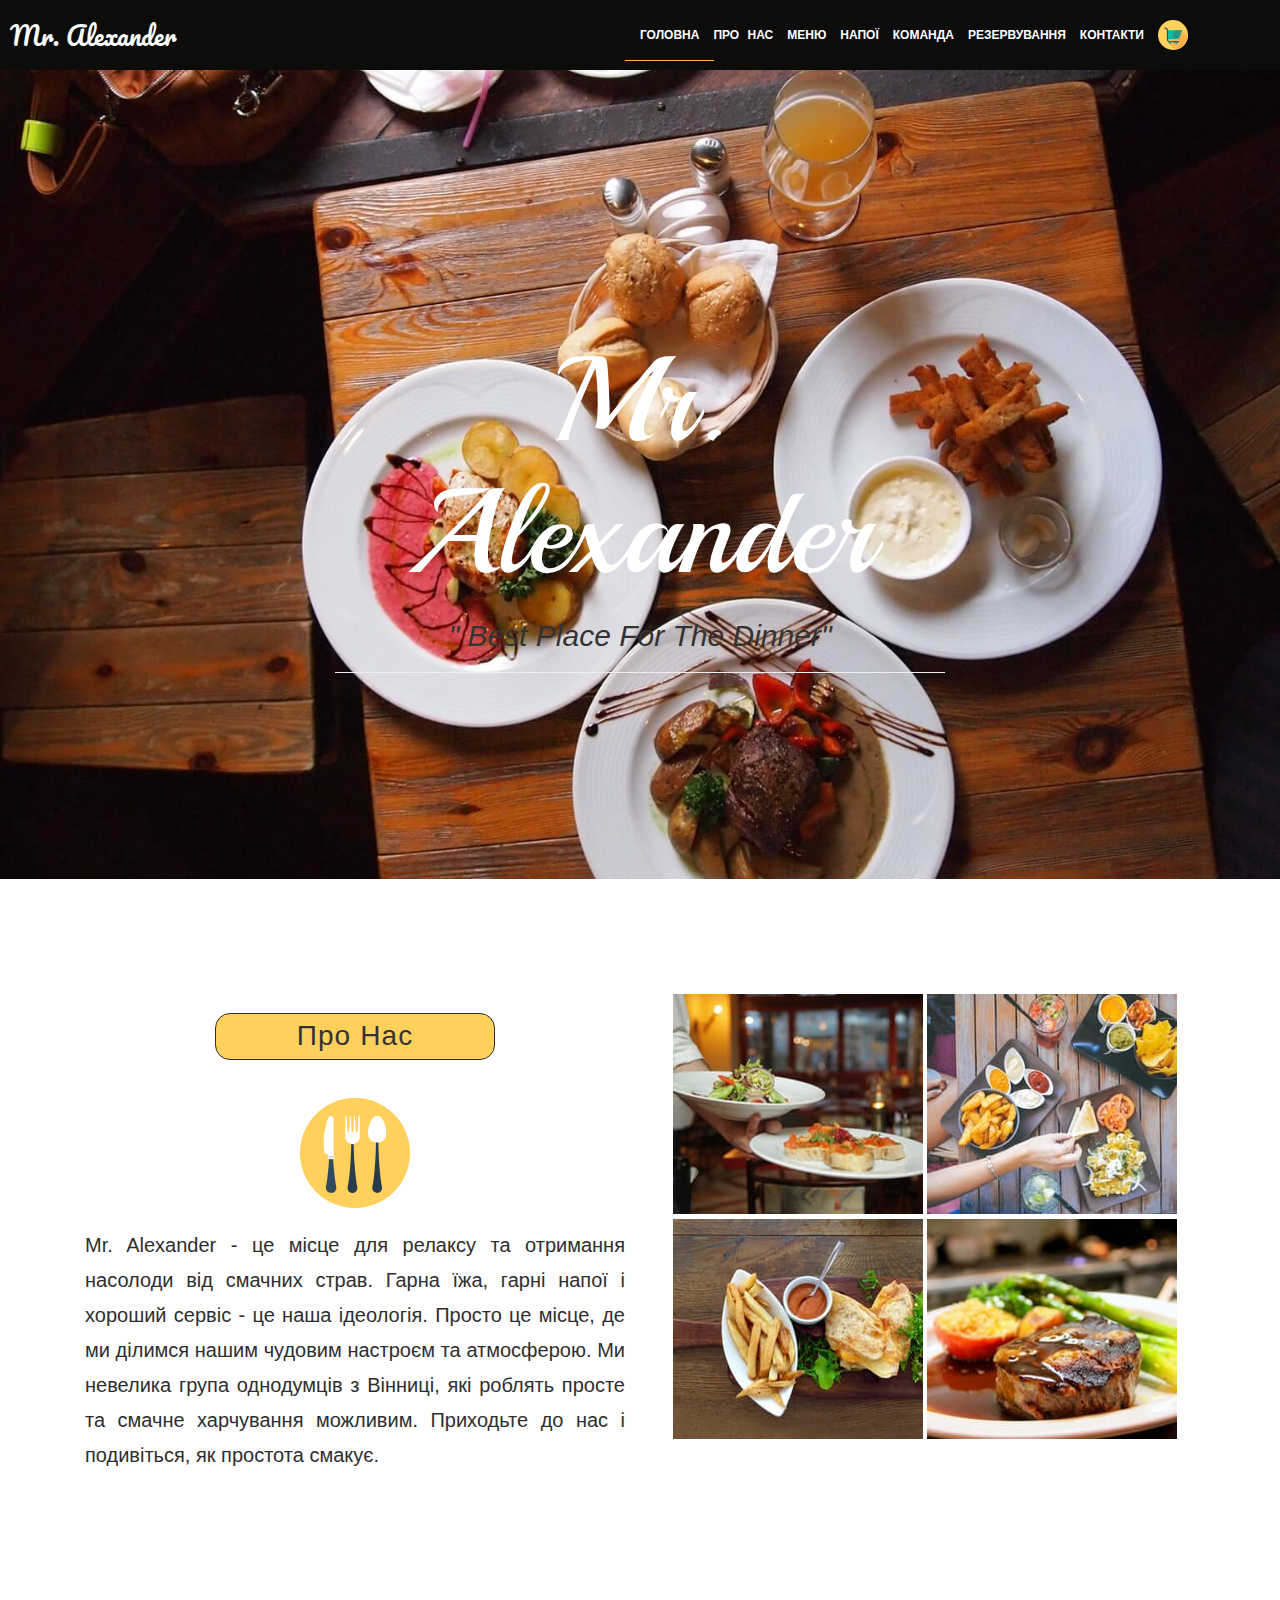
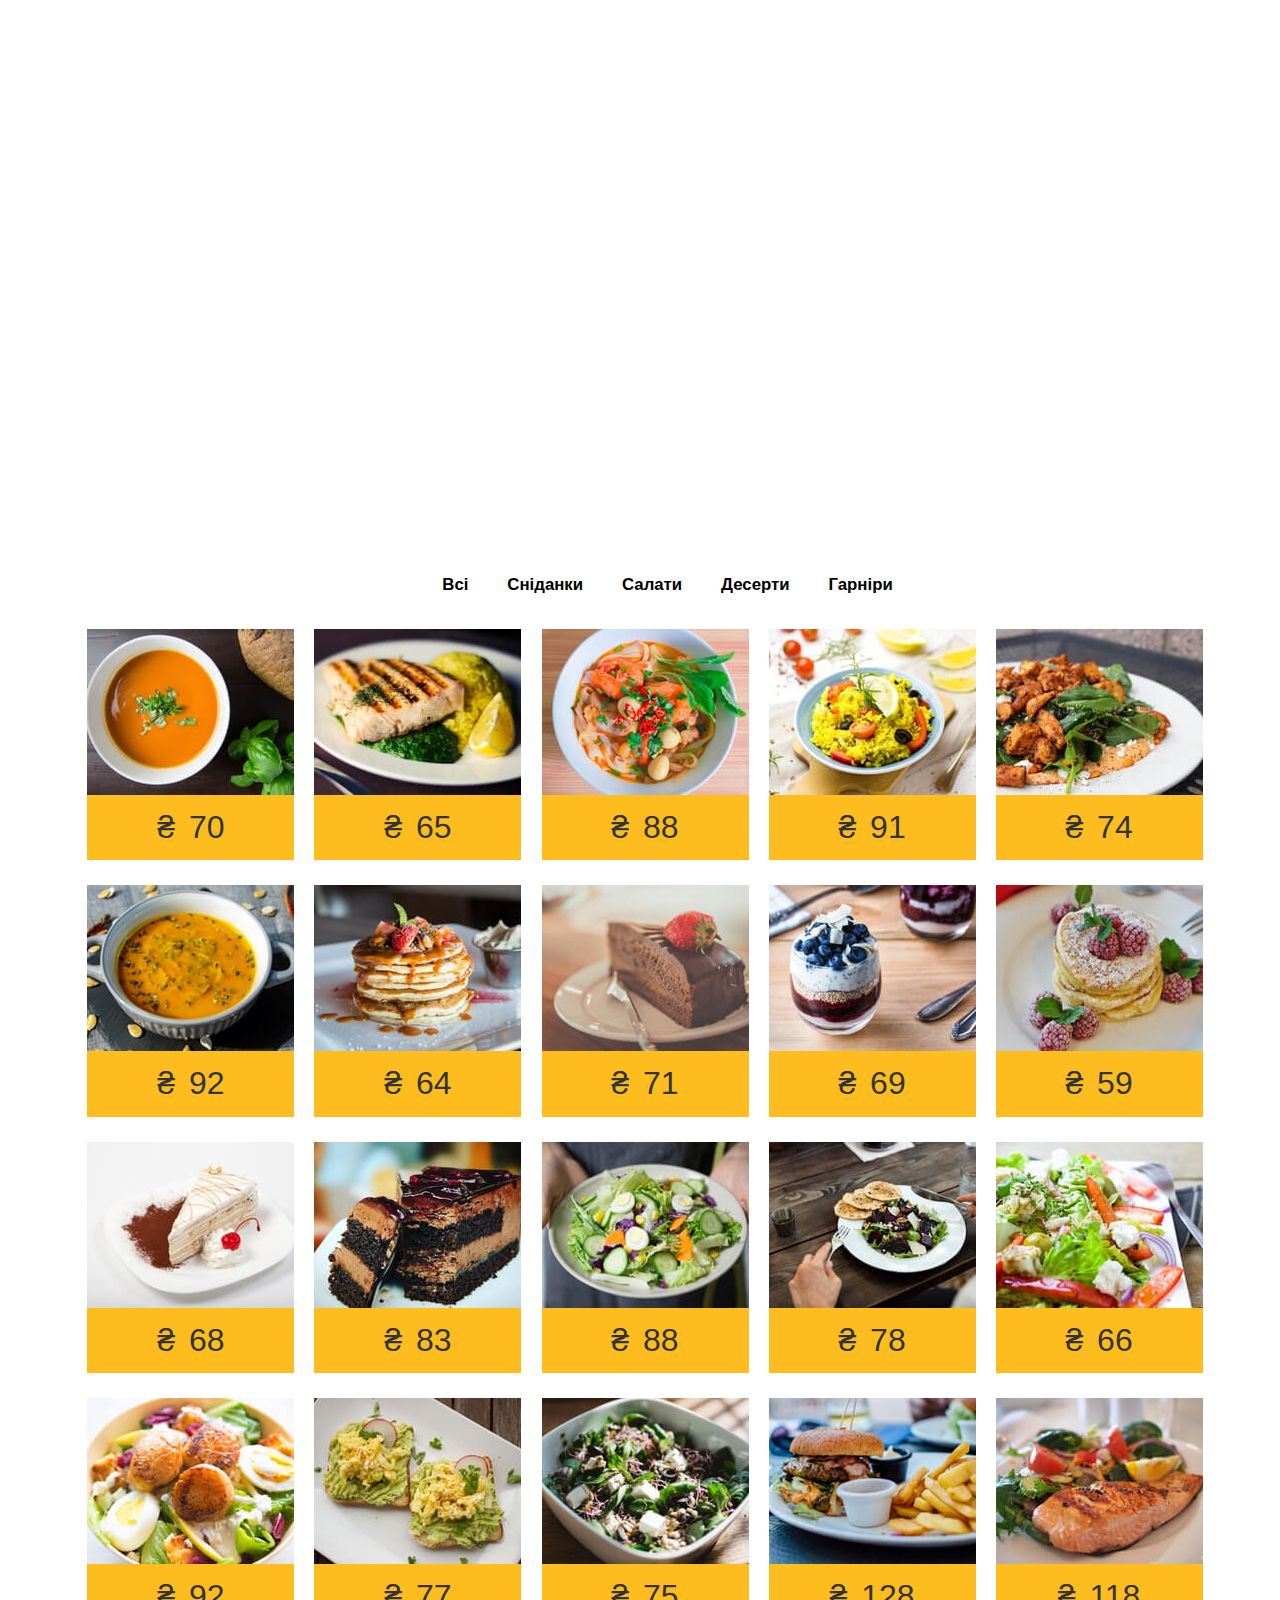
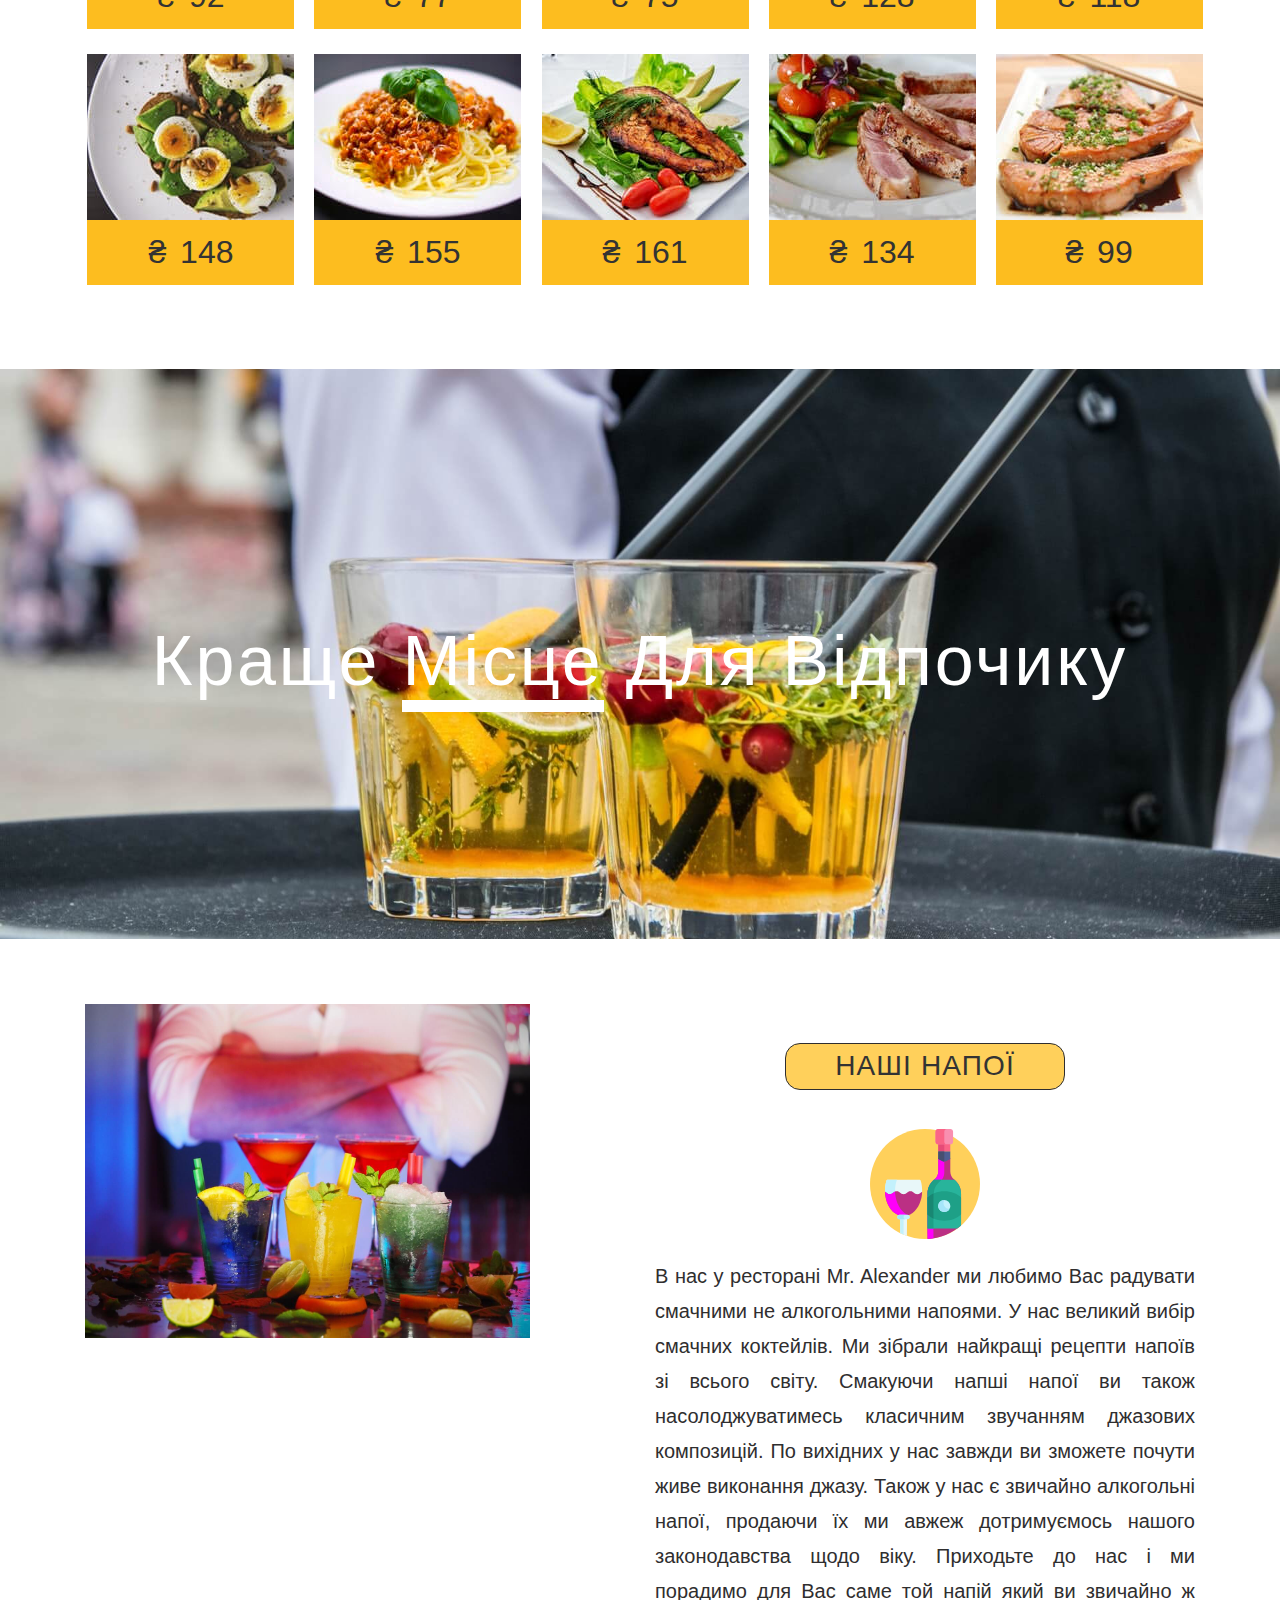
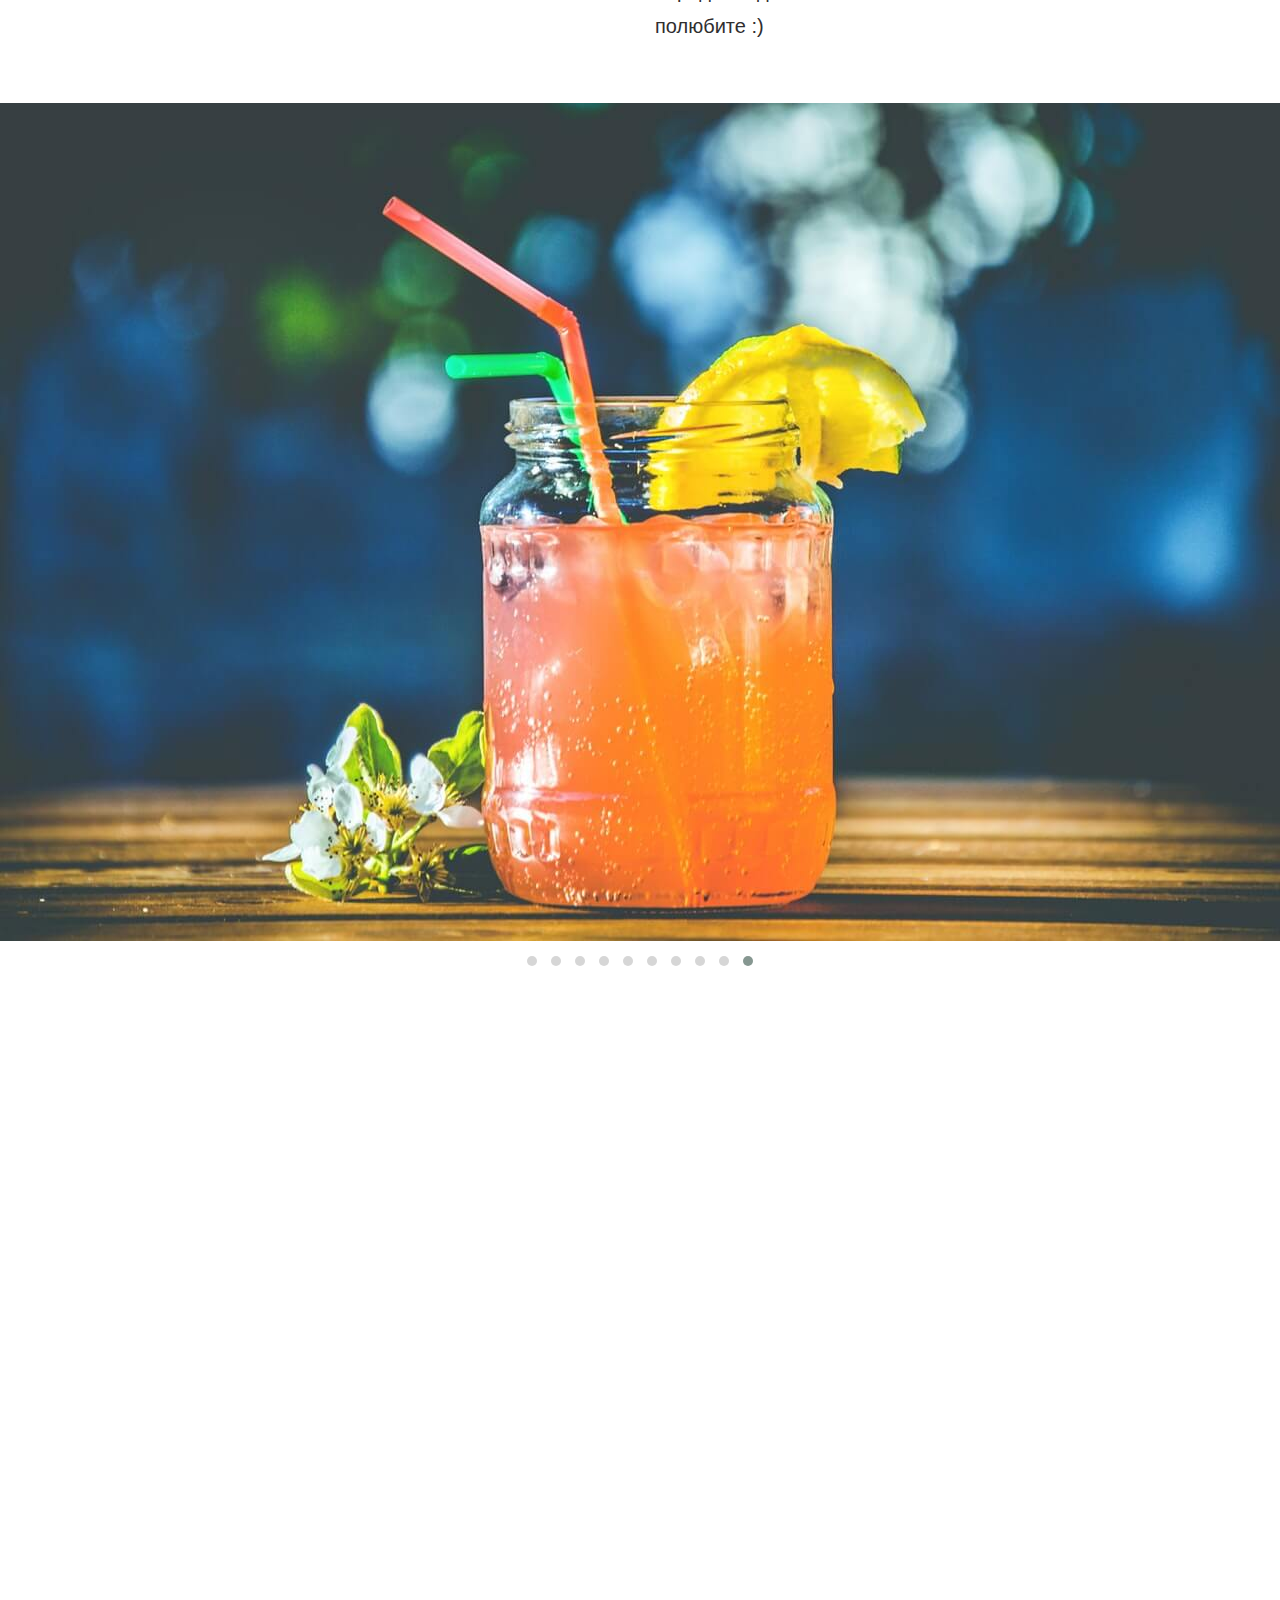
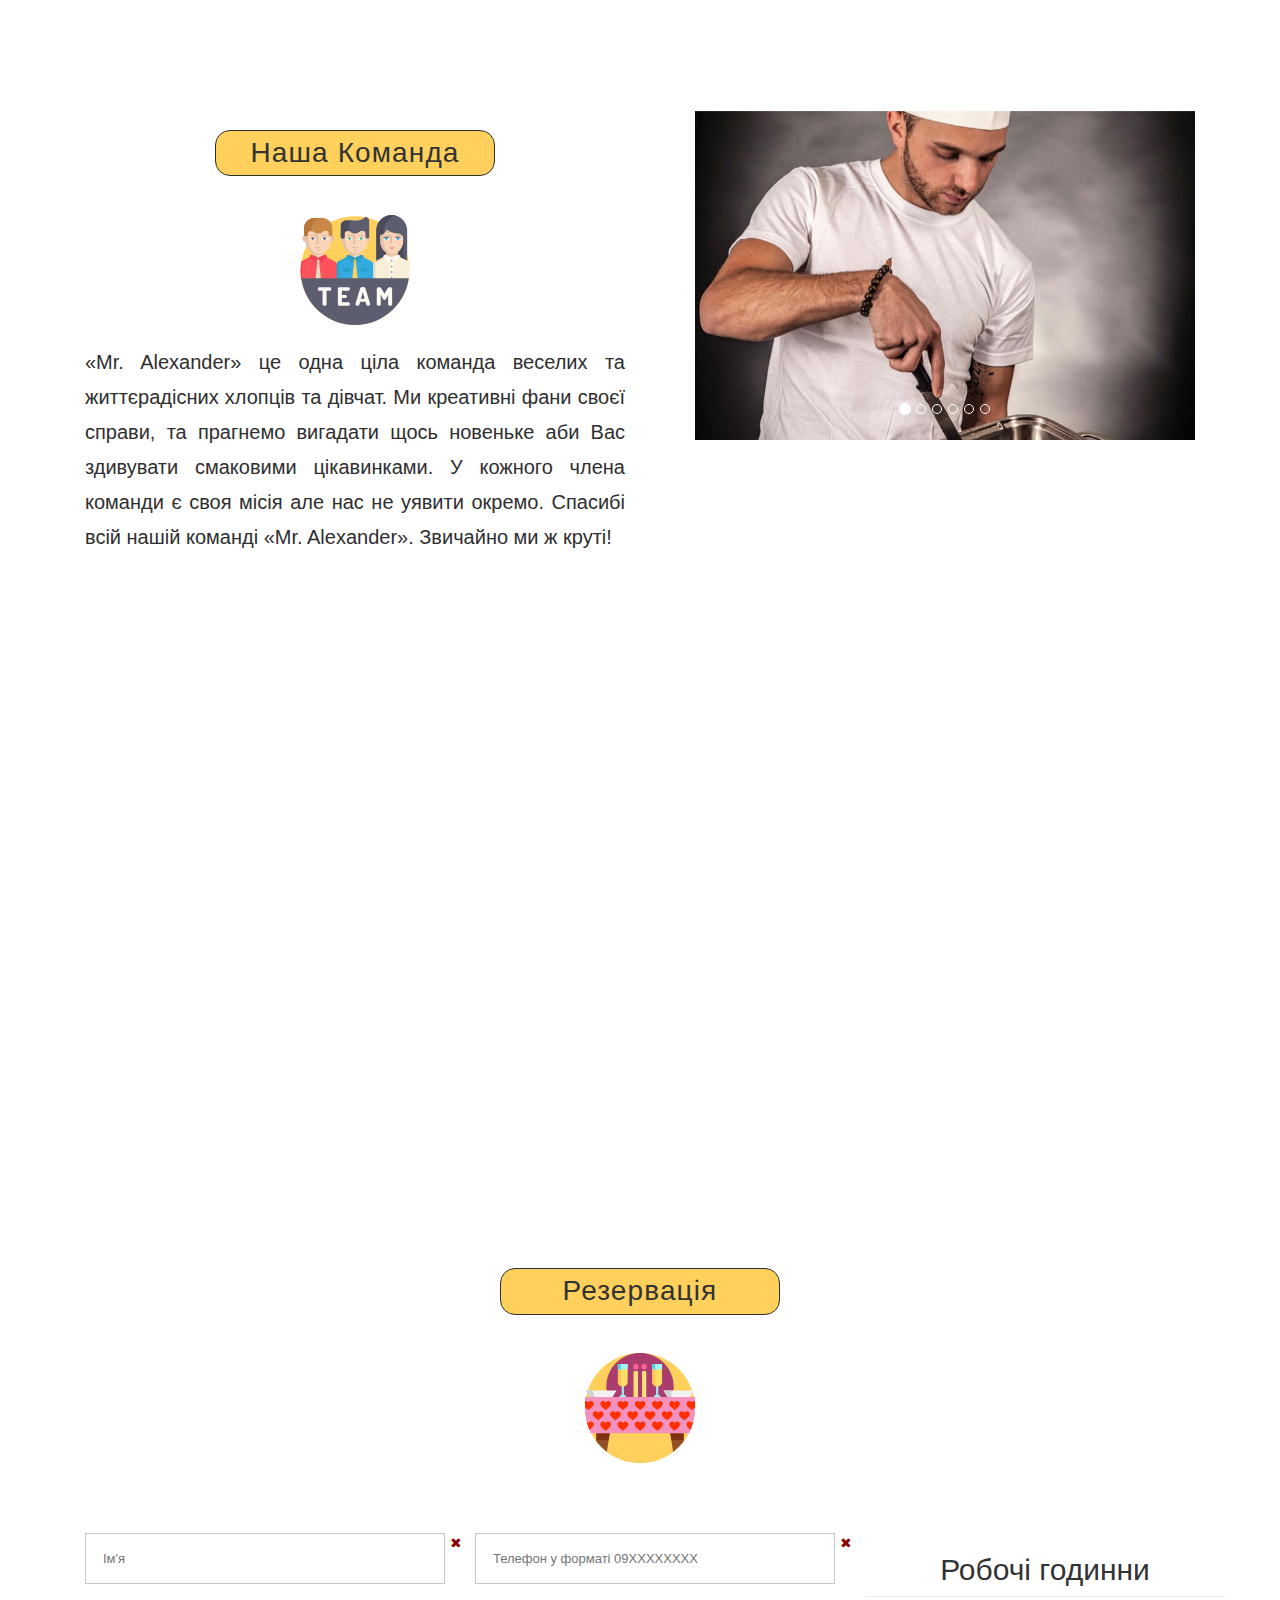
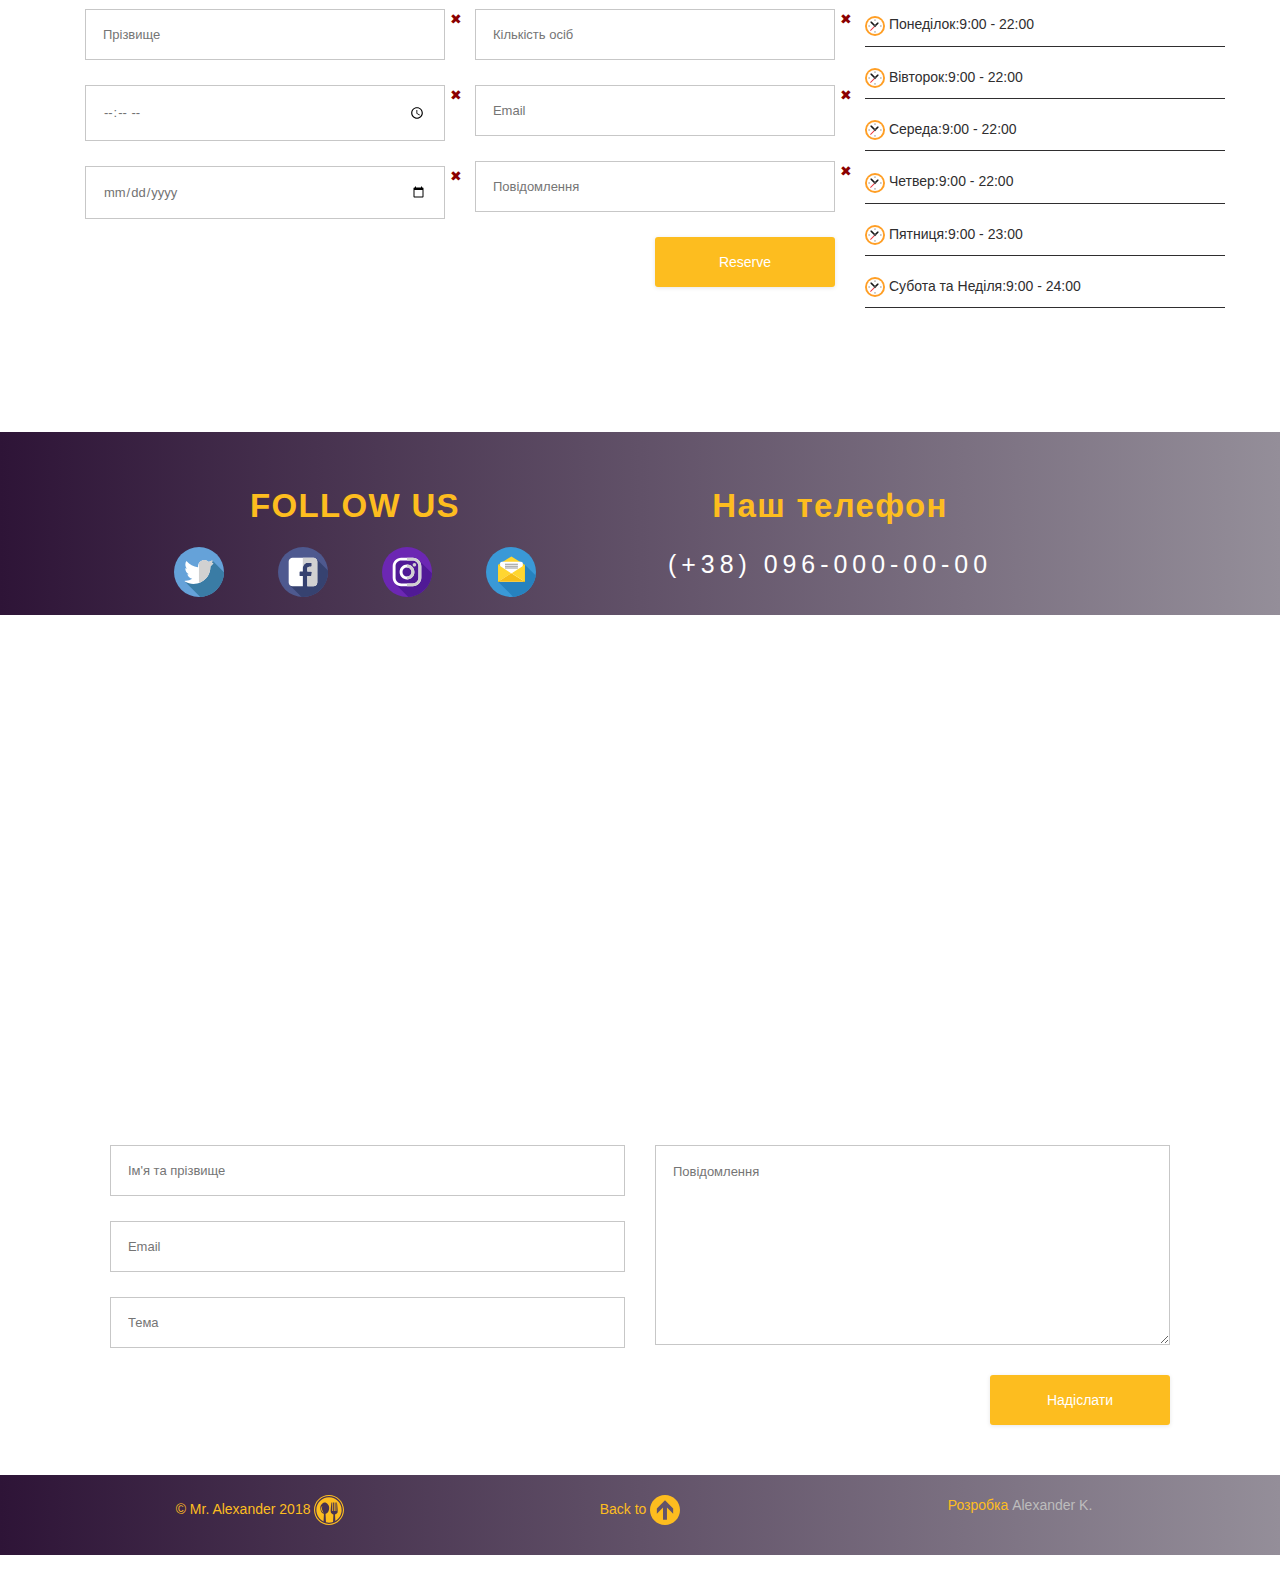
==== commit 3ff114ba: "open map" ====
--- a/index.html
+++ b/index.html
@@ -8,7 +8,6 @@
         <link href='http://fonts.googleapis.com/css?family=Pacifico' rel='stylesheet' type='text/css'>
         <link href='http://fonts.googleapis.com/css?family=Playball' rel='stylesheet' type='text/css'> 
         <meta name="viewport" content="width=device-width, initial-scale=1.0">
-        <!--<link href="css/font-awesome.min.css" rel="stylesheet">-->
         <link rel="icon" href="favicon-1.ico" type="image/x-icon">
     </head>
 
@@ -17,7 +16,6 @@
         <nav class="navbar navbar-default navbar-fixed-top" role="navigation">
             <div class="container top-navigation">
                 <div class="row">
-                <!-- Brand and toggle get grouped for better mobile display -->
                     <div class="navbar-header">
                         <button type="button" class="navbar-toggle collapsed" data-toggle="collapse" data-target="#bs-example-navbar-collapse-1">
                             <span class="sr-only">Toggle navigation</span>
@@ -27,22 +25,20 @@
                         </button>
                         <a class="navbar-brand" href="#">Mr. Alexander</a>
                     </div>
-
-                    <!-- Collect the nav links, forms, and other content for toggling -->
                     <div class="collapse navbar-collapse" id="bs-example-navbar-collapse-1">
                         <ul class="nav navbar-nav main-nav  clear navbar-right ">
                             <li><a class="navactive color_animation" href="#top">ГОЛОВНА</a></li>
                             <li><a class="color_animation" href="#story">ПРО НАС</a></li>
                             <li><a class="color_animation" href="#pricing">МЕНЮ</a></li>
                             <li><a class="color_animation" href="#drinks">НАПОЇ</a></li>
-                            <li><a class="color_animation" href="#featured">КОМАНДА</a></li>
+                            <li><a class="color_animation" href="#team">КОМАНДА</a></li>
                             <li><a class="color_animation" href="#reservation">РЕЗЕРВУВАННЯ</a></li>
                             <li><a class="color_animation" href="#contact">КОНТАКТИ</a></li>
                             <li><a class="color_animation" href="#cart"><img id="cart" src="images/shopping-cart.svg" alt="cart"></a></li>
                         </ul>
-                    </div><!-- /.navbar-collapse -->
-                </div>
-            </div><!-- /.container-fluid -->
+                    </div>
+                </div>
+            </div>
         </nav>
          
         <div id="top" class="starter_container bg">
@@ -76,9 +72,7 @@
             </div>
         </section>
 
-
        <!-- ============ Pricing  ============= -->
-
 
         <section id ="pricing" class="description_content">
              <div class="pricing background_content">
@@ -94,7 +88,7 @@
                                 <li class="filter" data-filter=".special">Салати</li>
                                 <li class="filter" data-filter=".desert">Десерти</li>
                                 <li class="filter" data-filter=".dinner">Гарніри</li>
-                            </ul><!-- @end #filter-list -->    
+                            </ul>   
                             <ul id="portfolio">
                                 <li class="mix breakfast" data-fancybox data-animation-duration="700" data-src="#animatedModal" data-idcardmenu="breakfast1">
                                     <img src="images/mini_breakfast1.jpg" alt="Food">
@@ -199,7 +193,7 @@
                                 <li class="gap"></li>
                                 <li class="gap"></li>
                             </ul><!-- @end #portfolio -->
-                        </div><!-- @end #w -->
+                        </div>
                         <div style="display: none;" id="animatedModal" class="animated-modal"></div>
                     </div>
                 </div>
@@ -242,9 +236,9 @@
             </div>
         </section>
 
-        <!-- ============ Featured Dish  ============= -->
-
-        <section id="featured" class="description_content">
+        <!-- ============ TEAM  ============= -->
+
+        <section id="team" class="description_content">
             <div  class="featured background_content">
                 <h1>Наша <span>Команда</span></h1>
             </div>
@@ -305,7 +299,6 @@
         <section  id="reservation"  class="description_content">
             <div class="reservation background_content">
                 <h1>Резервація столиків</h1>
-                <!--635E5E   2B3B4E-->
             </div>
             <div class="text-content container">
                 <h1 class="text-title">Резервація</h1>
@@ -314,7 +307,8 @@
                     <!-- Form Area -->
                     <div class="contact-form">
                         <!-- Form -->
-                        <form id="reserv-table" method="post" action="mail.php">
+                        <!-- Form method="post" action="config.php" send iformation to Telegram and email-->
+                        <form id="reserv-table" method="post" action="php/config.php">
                             <!-- Left Inputs -->
                             <div class="container">
                                 <div class="row">
@@ -389,16 +383,16 @@
         <!-- ============ Contact Section  ============= -->
 
         <section id="contact">
-            <!-- <div class="map">
+            <div class="map">
                     <iframe src="https://www.google.com/maps/embed?pb=!1m18!1m12!1m3!1d2605.0250409209207!2d28.490499954881688!3d49.23801444343904!2m3!1f0!2f0!3f0!3m2!1i1024!2i768!4f13.1!3m3!1m2!1s0x472d5b65195a6489%3A0xcbd4e159eedd74fe!2z0JLQuNC90L3QuNGG0LAsINCS0LjQvdC90LjRhtC60LDRjyDQvtCx0LvQsNGB0YLRjCwgMjEwMDA!5e0!3m2!1sru!2sua!4v1519313763402" width="100%" height="450" frameborder="0" style="border:0" allowfullscreen></iframe>
-            </div> -->
+            </div>
             <div class="container">
                 <div class="row">
                     <div class="col-md-12">
                         <div class="inner contact">
                             <div class="contact-form">
-                                <!-- Form method="post" action="mail.php" -->
-                                <form id="contact-us" method="POST" action="mail.php">
+                                <!-- Form method="post" action="config.php" send iformation to Telegram and email-->
+                                <form id="contact-us" method="POST" action="php/config.php">
                                     <div class="col-md-6 ">
                                         <input type="text" name="name" id="name" required="required" class="form" placeholder="Ім'я та прізвище" />
                                         <input type="email" name="email" id="email" required="required" class="form" placeholder="Email" />
@@ -445,9 +439,7 @@
         </footer>
 
         <link rel="stylesheet" href="css/bootstrap.min.css">
-        <!-- <link rel="stylesheet" href="css/style-portfolio.css"> -->
-        <link rel="stylesheet" href="css/style-mixitup.css">
-        <!-- <link rel="stylesheet" href="css/picto-foundry-food.css" /> -->
+        <link rel="stylesheet" href="css/own-mixitup.css">
         <link rel="stylesheet" href="css/owl.carousel.min.css">
         <link rel="stylesheet" href="css/owl.theme.default.min.css">
         <link rel="stylesheet" href="css/jquery-ui.css">
@@ -455,22 +447,11 @@
         <link rel="stylesheet" href="css/jquery.fancybox.min.css">
         <link rel="stylesheet" href="css/normalize.css">
         <script type="text/javascript" src="js/jquery-3.3.1.min.js"> </script> 
-        <!-- <script type="text/javascript" src="js/jquery-1.10.2.min.js"></script> -->
-        <!-- <script type="text/javascript" src="js/bootstrap.min.js" ></script> -->
-        <!-- <script type="text/javascript" src="js/jquery-1.10.2.js"></script> -->
         <script type="text/javascript" src="js/bootstrap.min.js" ></script>
-        <!-- <script type="text/javascript" src="js/jquery.mixitup.min.js" ></script> -->
         <script type="text/javascript" src="js/mixitup.min.js" ></script>
-        <script type="text/javascript" src="js/jquery.colorbox-min.js"></script>    
         <script type="text/javascript" src="js/event.js" ></script>
-        <script type="text/javascript" src="js/forms.js"></script>
         <script type="text/javascript" src="js/owl.carousel.min.js"></script>
+        <script type="text/javascript" src="js/jquery.fancybox.min.js"></script>
         <script type="text/javascript" src="js/main.js" ></script>
-        <script type="text/javascript" src="js/jquery.fancybox.min.js"></script>
-        <!-- <script>
-            $(document).ready(function(){
-                $(".inline").colorbox({inline:true, width: "50%"});
-            })
-        </script> -->
     </body>
 </html>
--- a/css/own-mixitup.css
+++ b/css/own-mixitup.css
@@ -0,0 +1,122 @@
+/* page structure */
+  #filter-list {
+    display: block;
+    width: 100%;
+    text-align: center;
+    margin-bottom: 25px;
+  }
+  #filter-list li {
+    font-weight: bold;
+    color:black !important;
+    display: inline-block;
+    width: auto;
+    padding: 6px 10px;
+    margin-right: 15px;
+    font-size: 1.2em;
+    cursor: pointer;
+    border-bottom: 1px solid rgba(255, 255, 255, 0);
+  }
+  #filter-list li:hover {
+    color: rgb(129, 24, 24) !important;
+  }
+  #filter-list li.active {
+    font-weight: bold;
+    border-color: #000;
+  }
+/* Portfolio */
+#portfolio {
+    padding: 0;
+    /* text-align: justify; */
+    font-size: 0.1px;
+}
+#portfolio:after {
+    content: '';
+    display: inline-block;
+    width: 100%;
+}
+/* Target Elements */
+.mix,
+.gap {
+    display: inline-block;
+    vertical-align: top;
+}
+#portfolio .mix {
+	/* display: none; */
+	/* opacity: 0; */
+	width: 30%;
+	vertical-align: top;
+	margin-bottom: 25px;
+	margin-right: 20px;
+	color: #fff;
+	font-size: 30px;
+	text-align: center;
+	width: 207px;
+	box-sizing: border-box;
+}
+#portfolio .mix h2 {
+    font-size: 32px;
+	padding: 10px;
+	margin: 5px 0 5px 0;
+}
+#portfolio .item1 {
+	display: none;
+	opacity: 0;
+	vertical-align: top;
+	margin-bottom: 25px;
+	margin-right: 20px;
+	color: #fff;
+	font-size: 30px;
+	text-align: center;
+	box-sizing: border-box;
+}
+#portfolio .mix a {
+    display: inline-block;
+    max-width: 100%;
+    text-decoration: none;
+    background: #fff;
+
+}
+#portfolio .mix img {
+    max-width: 100%;
+}
+
+/* Grid Breakpoints */
+/* 2 Columns */
+.mix,
+.gap {
+    width: calc(100%/2 - (((2 - 1) * 1rem) / 2));
+}
+
+/* 3 Columns */
+@media screen and (min-width: 541px) {
+    .mix,
+    .gap {
+        width: calc(100%/3 - (((3 - 1) * 3.5rem) / 3));
+    }
+}
+
+/* 4 Columns */
+@media screen and (min-width: 961px) {
+    .mix,
+    .gap {
+        width: calc(100%/3 - (((4 - 1) * 1rem) / 4));
+    }
+}
+@media screen and (min-width: 992px) {
+    .mix,
+    .gap {
+        width: calc(100%/4 - (((4 - 1) * 1rem) / 4));
+    }
+}
+
+/* 5 Columns */
+@media screen and (min-width: 1190px) {
+    .mix{
+        width: calc(100%/5 - (((4 - 1) * 1rem) / 5));
+    }
+    .gap {
+        width: 226px;
+    }
+}
+
+
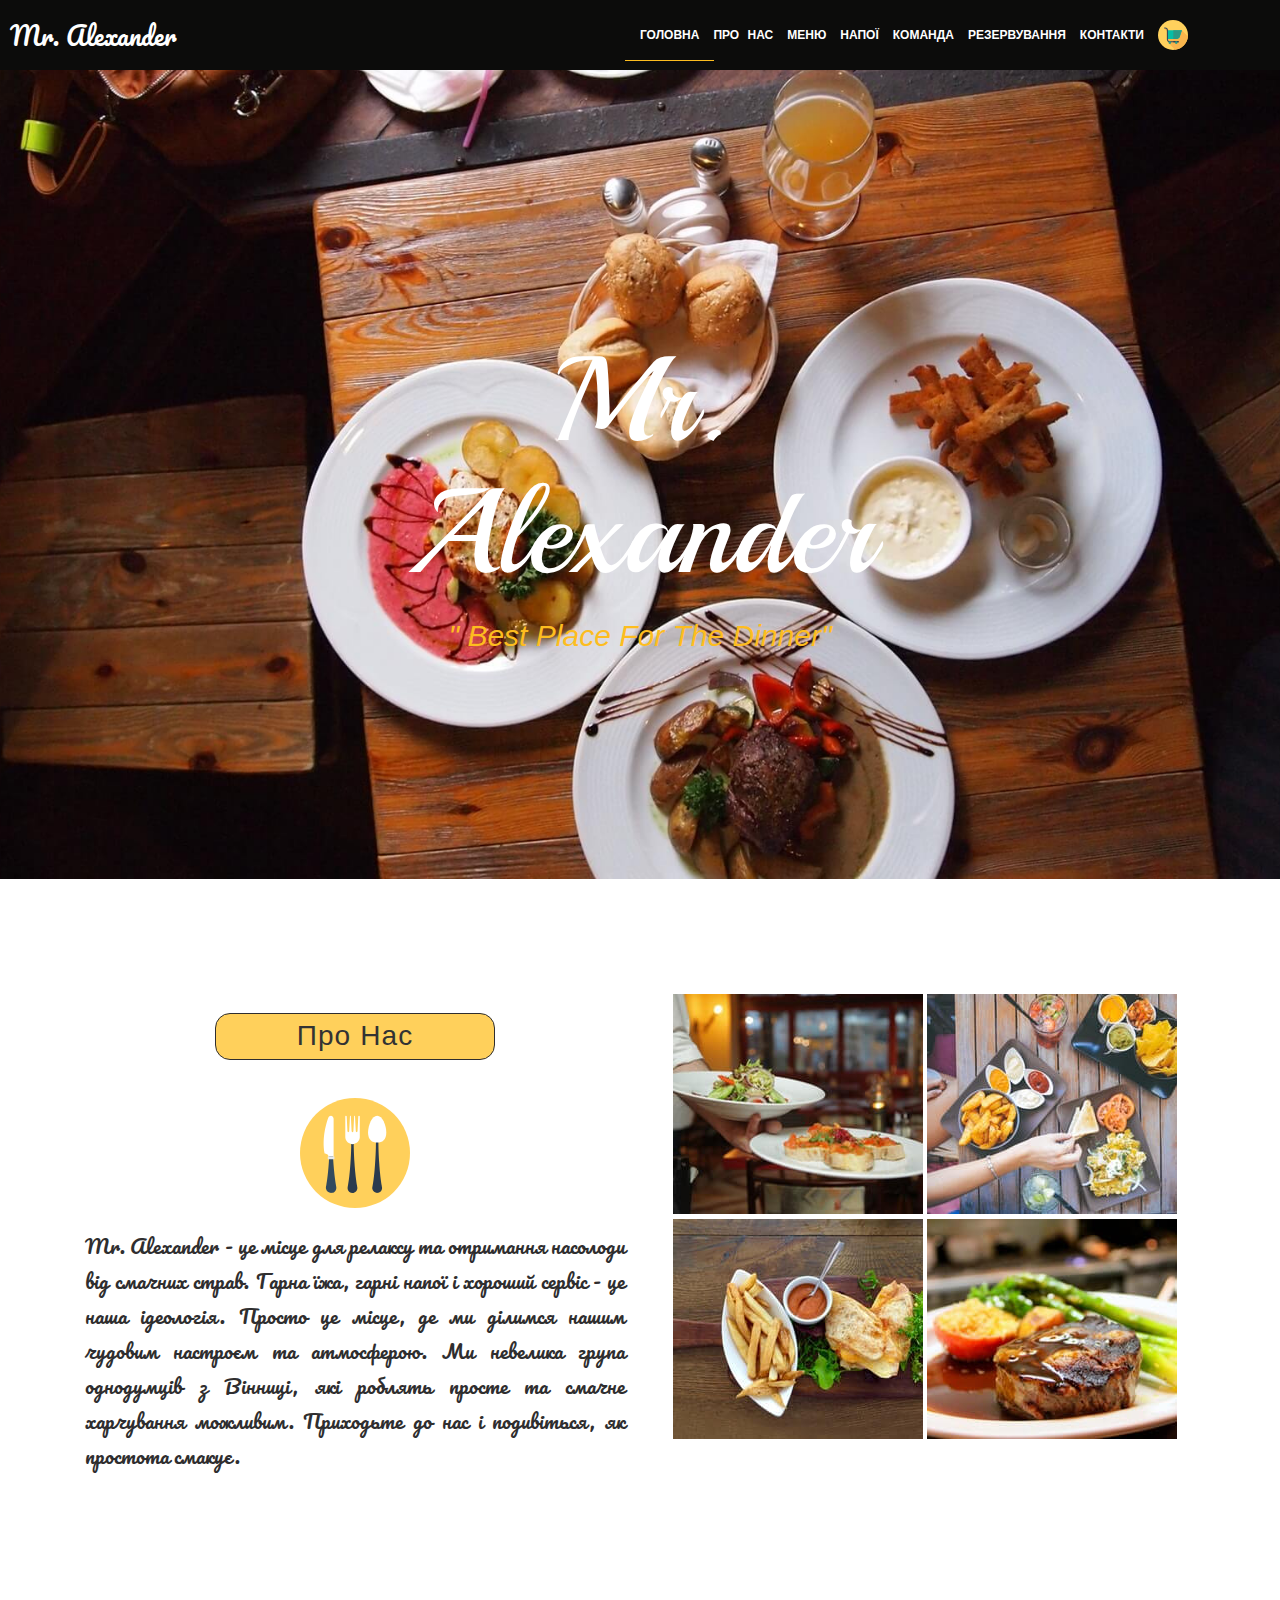
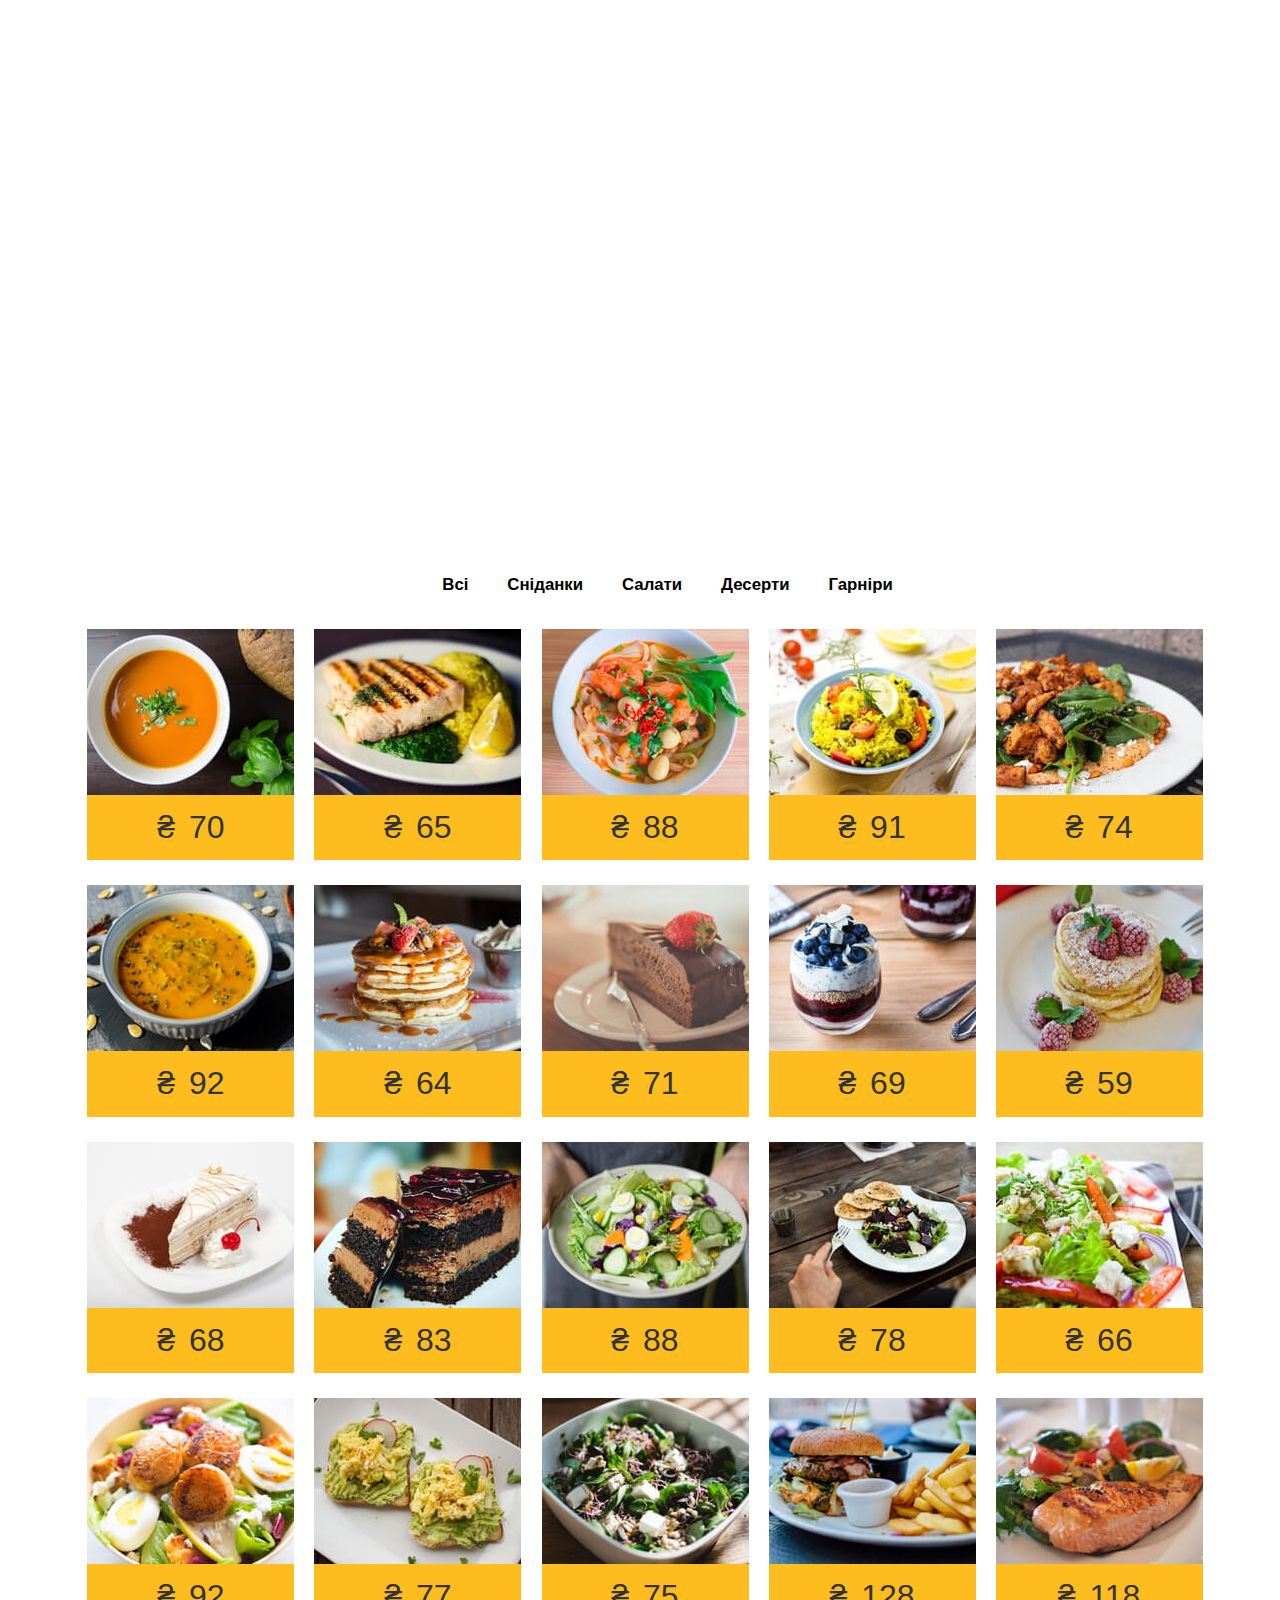
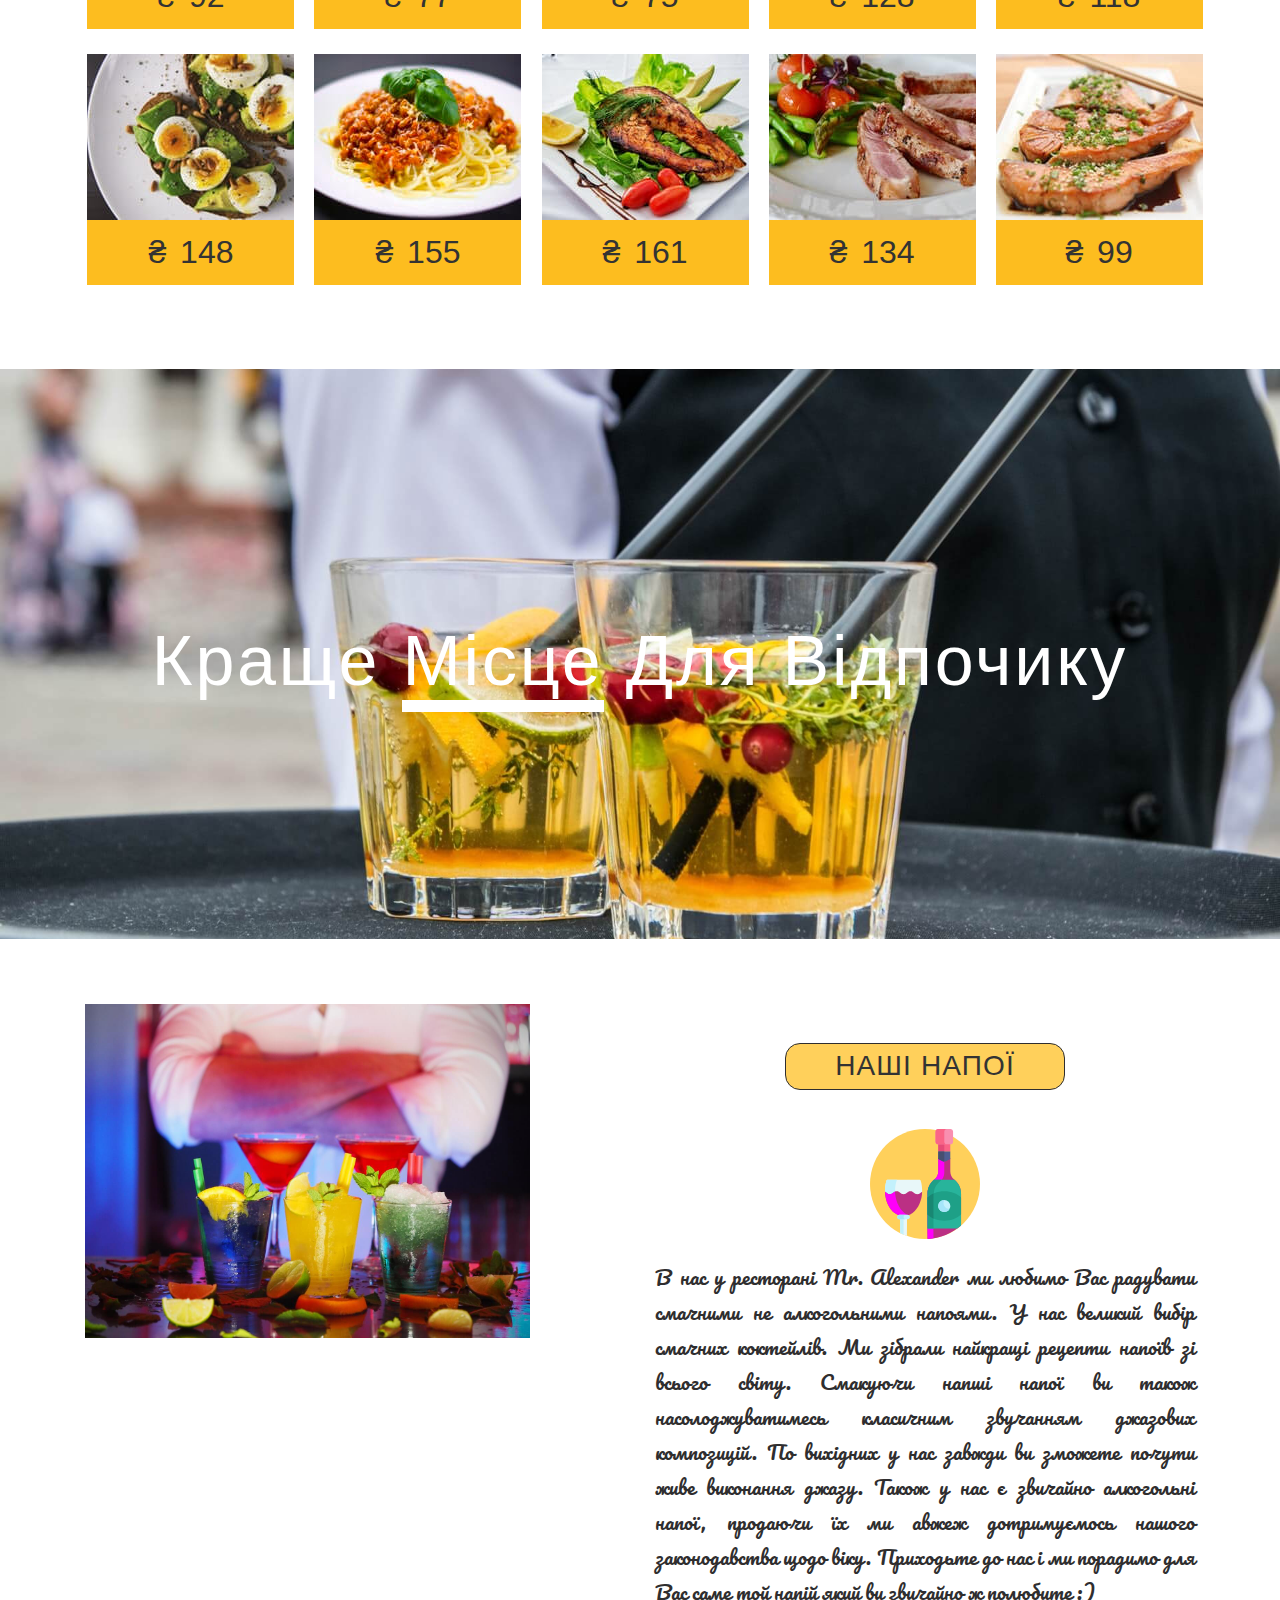
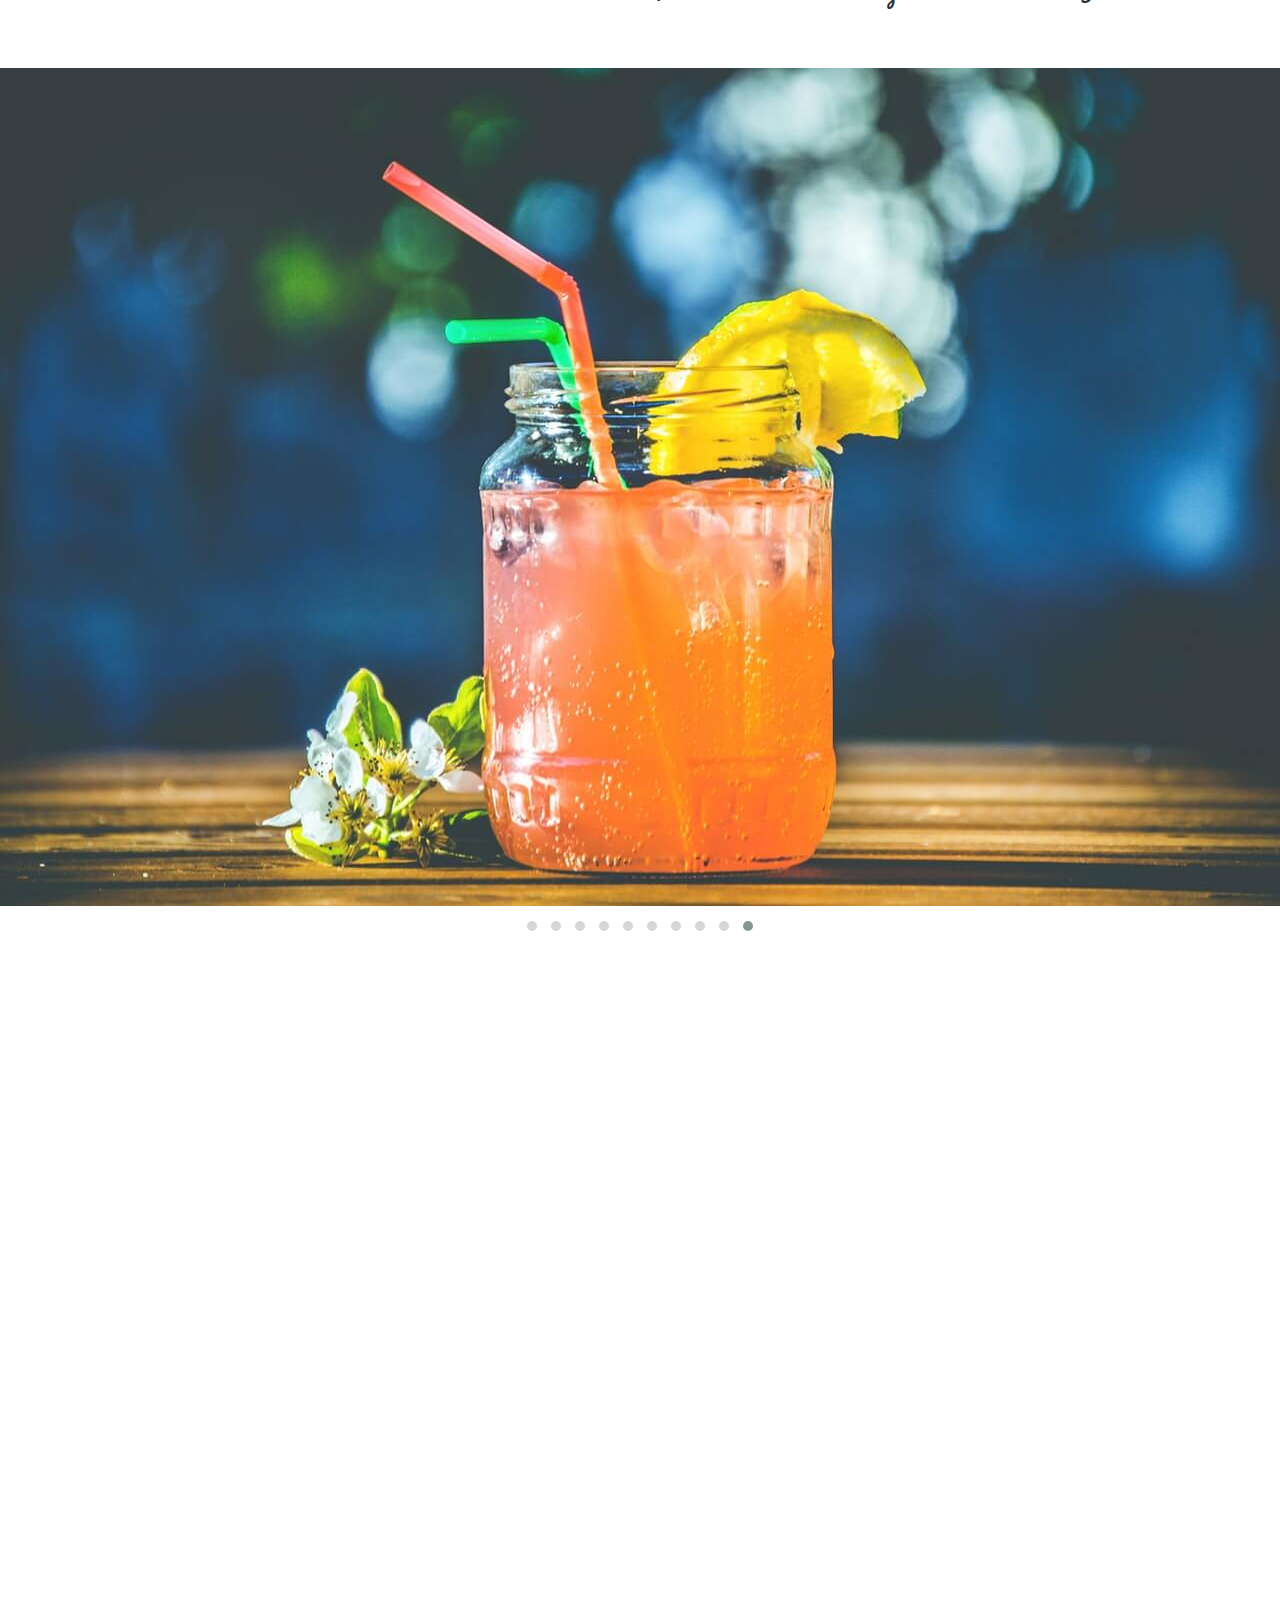
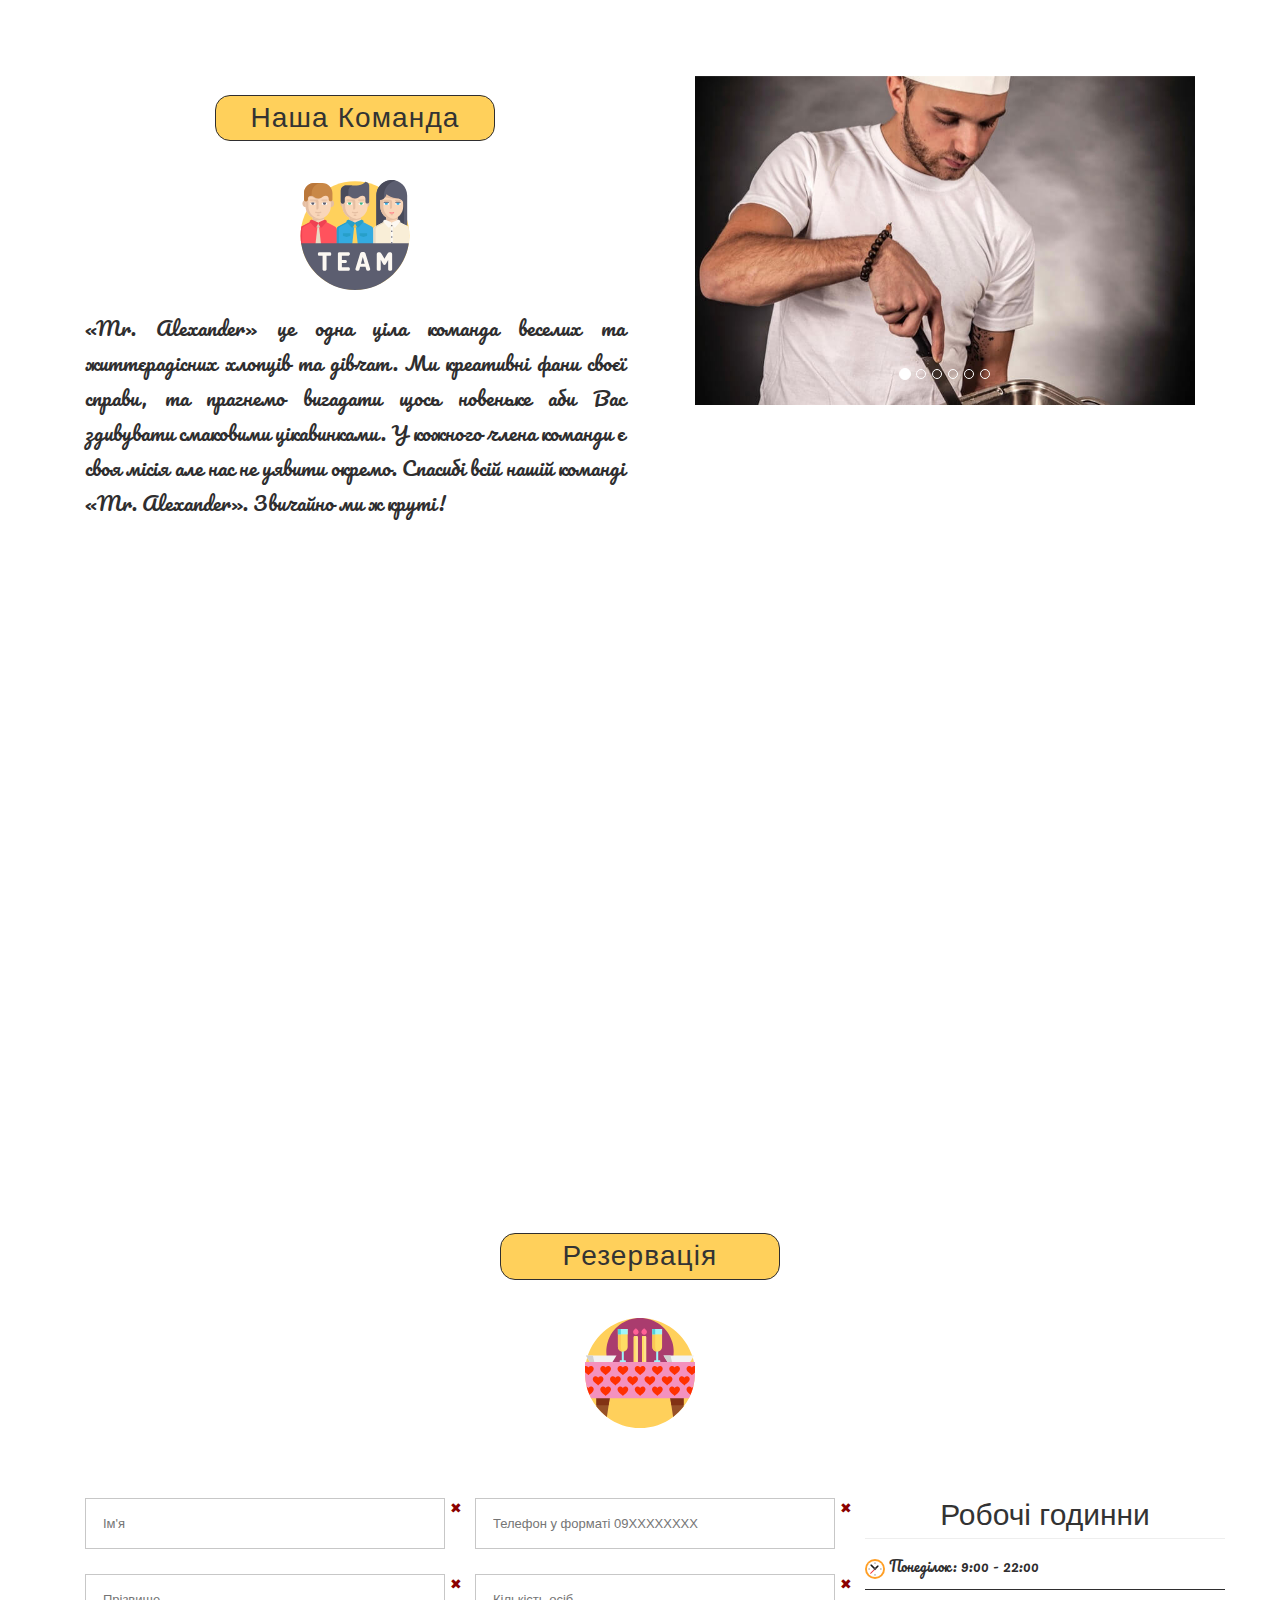
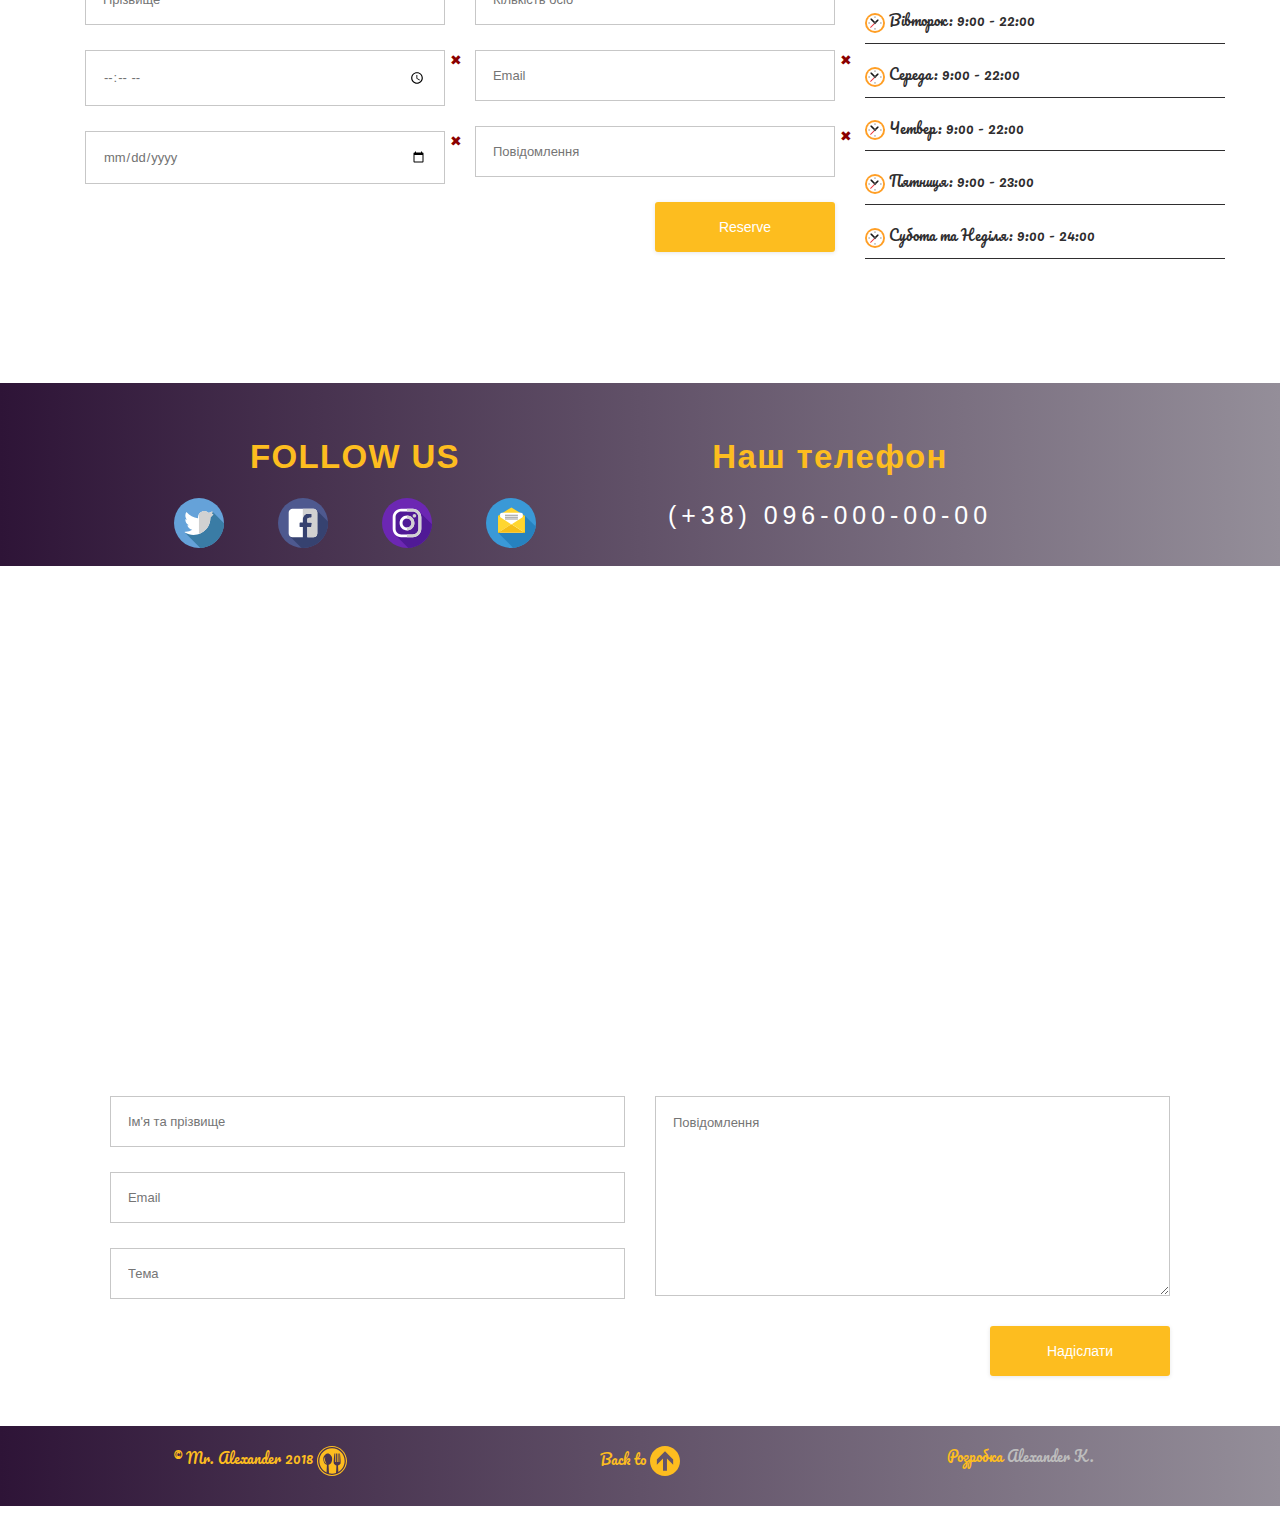
==== commit c591820b: "change fonts" ====
--- a/index.html
+++ b/index.html
@@ -45,8 +45,7 @@
             <div class="follow_container">
                 <div class="col-md-6 col-md-offset-3">
                     <h2 class="top-title">Mr. Alexander</h2>
-                    <h2 class="white second-title">" Best place for the dinner"</h2>
-                    <hr>
+                    <h2 class="second-title">" Best place for the dinner"</h2>
                 </div>
             </div>
         </div>
@@ -58,7 +57,7 @@
                 <div class="col-md-6">
                     <h1 class="text-title">Про нас</h1>
                     <div><img src="images/cutlery.svg" alt="team" class="title-icons"></div>
-                    <p class="desc-text">Mr. Alexander - це місце для релаксу та отримання насолоди від смачних страв. Гарна їжа, гарні напої і хороший сервіс - це наша ідеологія. Просто це місце, де ми ділимся нашим чудовим настроєм та атмосферою. Ми невелика група однодумців з Вінниці, які роблять просте та смачне харчування можливим. Приходьте до нас і подивіться, як простота смакує.</p>
+                    <p class="desc-text pacifico">Mr. Alexander - це місце для релаксу та отримання насолоди від смачних страв. Гарна їжа, гарні напої і хороший сервіс - це наша ідеологія. Просто це місце, де ми ділимся нашим чудовим настроєм та атмосферою. Ми невелика група однодумців з Вінниці, які роблять просте та смачне харчування можливим. Приходьте до нас і подивіться, як простота смакує.</p>
                 </div>
                 <div class="col-md-6">
                     <div class="img-section">
@@ -76,7 +75,7 @@
 
         <section id ="pricing" class="description_content">
              <div class="pricing background_content">
-                <h1><span>Наше</span> меню</h1>
+                <h1>Наше <span>меню</span></h1>
              </div>
             <div class="text-content container"> 
                 <div class="container">
@@ -92,103 +91,103 @@
                             <ul id="portfolio">
                                 <li class="mix breakfast" data-fancybox data-animation-duration="700" data-src="#animatedModal" data-idcardmenu="breakfast1">
                                     <img src="images/mini_breakfast1.jpg" alt="Food">
-                                    <h2 class="white">&#8372 70</h2>
+                                    <h2 class="black">&#8372 70</h2>
                                 </li>
                                 <li class="mix dinner breakfast" data-fancybox data-animation-duration="700" data-src="#animatedModal" data-idcardmenu="breakfast2">
                                     <img src="images/mini_breakfast2.jpg" alt="Food" >
-                                    <h2 class="white">&#8372 65</h2>
+                                    <h2 class="black">&#8372 65</h2>
                                 </li>
                                 <li class="mix dinner breakfast" data-fancybox data-animation-duration="700" data-src="#animatedModal" data-idcardmenu="breakfast3">
                                     <img src="images/mini_breakfast3.jpg" alt="Food" >
-                                    <h2 class="white">&#8372 88</h2>
+                                    <h2 class="black">&#8372 88</h2>
                                 </li>
                                 <li class="mix dinner breakfast" data-fancybox data-animation-duration="700" data-src="#animatedModal" data-idcardmenu="breakfast4">
                                     <img src="images/mini_breakfast4.jpg" alt="Food" >
-                                    <h2 class="white">&#8372 91</h2>
+                                    <h2 class="black">&#8372 91</h2>
                                 </li>
                                 <li class="mix dinner breakfast" data-fancybox data-animation-duration="700" data-src="#animatedModal" data-idcardmenu="breakfast5">
                                     <img src="images/mini_breakfast5.jpg" alt="Food" >
-                                    <h2 class="white">&#8372 74</h2>
+                                    <h2 class="black">&#8372 74</h2>
                                 </li>
                                 <li class="mix breakfast" data-fancybox data-animation-duration="700" data-src="#animatedModal" data-idcardmenu="breakfast6">
                                     <img src="images/mini_breakfast6.jpg" alt="Food" >
-                                    <h2 class="white">&#8372 92</h2>
+                                    <h2 class="black">&#8372 92</h2>
                                 </li>
                                 <li class="mix desert" data-fancybox data-animation-duration="700" data-src="#animatedModal" data-idcardmenu="desert1">
                                     <img src="images/mini_desert1.jpg" alt="Food" >
-                                    <h2 class="white">&#8372 64</h2>
+                                    <h2 class="black">&#8372 64</h2>
                                 </li>
                                 <li class="mix desert" data-fancybox data-animation-duration="700" data-src="#animatedModal" data-idcardmenu="desert2">
                                     <img src="images/mini_desert2.jpg" alt="Food" >
-                                    <h2 class="white">&#8372 71</h2>
+                                    <h2 class="black">&#8372 71</h2>
                                 </li>
                                 <li class="mix desert" data-fancybox data-animation-duration="700" data-src="#animatedModal" data-idcardmenu="desert3">
                                     <img src="images/mini_desert3.jpg" alt="Food" >
-                                    <h2 class="white">&#8372 69</h2>
+                                    <h2 class="black">&#8372 69</h2>
                                 </li>
                                 <li class="mix desert" data-fancybox data-animation-duration="700" data-src="#animatedModal" data-idcardmenu="desert4">
                                     <img src="images/mini_desert4.jpg" alt="Food" >
-                                    <h2 class="white">&#8372 59</h2>
+                                    <h2 class="black">&#8372 59</h2>
                                 </li>
                                 <li class="mix desert" data-fancybox data-animation-duration="700" data-src="#animatedModal" data-idcardmenu="desert5">
                                     <img src="images/mini_desert5.jpg" alt="Food" >
-                                    <h2 class="white">&#8372 68</h2>
+                                    <h2 class="black">&#8372 68</h2>
                                 </li>
                                 <li class="mix desert" data-fancybox data-animation-duration="700" data-src="#animatedModal" data-idcardmenu="desert6">
                                     <img src="images/mini_desert6.jpg" alt="Food" >
-                                    <h2 class="white">&#8372 83</h2>
+                                    <h2 class="black">&#8372 83</h2>
                                 </li>
                                 <li class="mix special" data-fancybox data-animation-duration="700" data-src="#animatedModal" data-idcardmenu="special1">
                                     <img src="images/mini_special1.jpg" alt="Food" >
-                                    <h2 class="white">&#8372 88</h2>
+                                    <h2 class="black">&#8372 88</h2>
                                 </li>
                                 <li class="mix special" data-fancybox data-animation-duration="700" data-src="#animatedModal" data-idcardmenu="special2">
                                     <img src="images/mini_special2.jpg" alt="Food" >
-                                    <h2 class="white">&#8372 78</h2>
+                                    <h2 class="black">&#8372 78</h2>
                                 </li>
                                 <li class="mix special" data-fancybox data-animation-duration="700" data-src="#animatedModal" data-idcardmenu="special3">
                                     <img src="images/mini_special3.jpg" alt="Food" >
-                                    <h2 class="white">&#8372 66</h2>
+                                    <h2 class="black">&#8372 66</h2>
                                 </li>
                                 <li class="mix special" data-fancybox data-animation-duration="700" data-src="#animatedModal" data-idcardmenu="special4">
                                     <img src="images/mini_special4.jpg" alt="Food" >
-                                    <h2 class="white">&#8372 92</h2>
+                                    <h2 class="black">&#8372 92</h2>
                                 </li>
                                 <li class="mix special" data-fancybox data-animation-duration="700" data-src="#animatedModal" data-idcardmenu="special5">
                                     <img src="images/mini_special5.jpg" alt="Food" >
-                                    <h2 class="white">&#8372 77</h2>
+                                    <h2 class="black">&#8372 77</h2>
                                 </li>
                                 <li class="mix special" data-fancybox data-animation-duration="700" data-src="#animatedModal" data-idcardmenu="special6">
                                     <img src="images/mini_special6.jpg" alt="Food" >
-                                    <h2 class="white">&#8372 75</h2>
+                                    <h2 class="black">&#8372 75</h2>
                                 </li>
                                 <li class="mix dinner" data-fancybox data-animation-duration="700" data-src="#animatedModal" data-idcardmenu="dinner1">
                                     <img src="images/mini_dinner1.jpg" alt="Food" >
-                                    <h2 class="white">&#8372 128</h2>
+                                    <h2 class="black">&#8372 128</h2>
                                 </li>
                                 <li class="mix dinner" data-fancybox data-animation-duration="700" data-src="#animatedModal" data-idcardmenu="dinner2">
                                     <img src="images/mini_dinner2.jpg" alt="Food" >
-                                    <h2 class="white">&#8372 118</h2>
+                                    <h2 class="black">&#8372 118</h2>
                                 </li>
                                 <li class="mix dinner" data-fancybox data-animation-duration="700" data-src="#animatedModal" data-idcardmenu="dinner3">
                                     <img src="images/mini_dinner3.jpg" alt="Food" >
-                                    <h2 class="white">&#8372 148</h2>
+                                    <h2 class="black">&#8372 148</h2>
                                 </li>
                                 <li class="mix dinner" data-fancybox data-animation-duration="700" data-src="#animatedModal" data-idcardmenu="dinner4">
                                     <img src="images/mini_dinner4.jpg" alt="Food" >
-                                    <h2 class="white">&#8372 155</h2>
+                                    <h2 class="black">&#8372 155</h2>
                                 </li>
                                 <li class="mix dinner" data-fancybox data-animation-duration="700" data-src="#animatedModal" data-idcardmenu="dinner5">
                                     <img src="images/mini_dinner5.jpg" alt="Food" >
-                                    <h2 class="white">&#8372 161</h2>
+                                    <h2 class="black">&#8372 161</h2>
                                 </li>
                                 <li class="mix dinner" data-fancybox data-animation-duration="700" data-src="#animatedModal" data-idcardmenu="dinner6">
                                     <img src="images/mini_dinner6.jpg" alt="Food" >
-                                    <h2 class="white">&#8372 134</h2>
+                                    <h2 class="black">&#8372 134</h2>
                                 </li>
                                 <li class="mix dinner" data-fancybox data-animation-duration="700" data-src="#animatedModal" data-idcardmenu="dinner7">
                                     <img src="images/mini_dinner7.jpg" alt="Food" >
-                                    <h2 class="white">&#8372 99</h2>
+                                    <h2 class="black">&#8372 99</h2>
                                 </li>
                                 <li class="gap"></li>
                                 <li class="gap"></li>
@@ -217,7 +216,7 @@
                 <div class="col-md-6 col-md-offset-1">
                     <h1 class="text-title">НАШІ НАПОЇ</h1>
                     <div><img src="images/wine.svg" alt="team" class="title-icons"></div>
-                    <p class="desc-text">В нас у ресторані Mr. Alexander ми любимо Вас радувати смачними не алкогольними напоями. У нас великий вибір смачних коктейлів. Ми зібрали найкращі рецепти напоїв зі всього світу. Смакуючи напші напої ви також насолоджуватимесь класичним звучанням джазових композицій. По вихідних у нас завжди ви зможете почути живе виконання джазу. Також у нас є звичайно алкогольні напої, продаючи їх ми авжеж дотримуємось нашого законодавства щодо віку. Приходьте до нас і ми порадимо для Вас саме той напій який ви звичайно ж полюбите :)</p>
+                    <p class="desc-text pacifico">В нас у ресторані Mr. Alexander ми любимо Вас радувати смачними не алкогольними напоями. У нас великий вибір смачних коктейлів. Ми зібрали найкращі рецепти напоїв зі всього світу. Смакуючи напші напої ви також насолоджуватимесь класичним звучанням джазових композицій. По вихідних у нас завжди ви зможете почути живе виконання джазу. Також у нас є звичайно алкогольні напої, продаючи їх ми авжеж дотримуємось нашого законодавства щодо віку. Приходьте до нас і ми порадимо для Вас саме той напій який ви звичайно ж полюбите :)</p>
                 </div>
             </div>
         </section>
@@ -246,7 +245,7 @@
                 <div class="col-md-6">
                     <h1 class="text-title">Наша команда</h1>
                     <div><img src="images/team.svg" alt="team" class="title-icons"></div>
-                    <p class="desc-text">«Mr. Alexander» це одна ціла команда веселих та життєрадісних хлопців та дівчат. Ми креативні фани своєї справи, та прагнемо вигадати щось новеньке аби Вас здивувати смаковими цікавинками. У кожного члена команди є своя місія але нас не уявити окремо. Спасибі всій нашій команді «Mr. Alexander». Звичайно ми ж круті!</p>
+                    <p class="desc-text pacifico">«Mr. Alexander» це одна ціла команда веселих та життєрадісних хлопців та дівчат. Ми креативні фани своєї справи, та прагнемо вигадати щось новеньке аби Вас здивувати смаковими цікавинками. У кожного члена команди є своя місія але нас не уявити окремо. Спасибі всій нашій команді «Mr. Alexander». Звичайно ми ж круті!</p>
                 </div>
                 <div class="col-md-6">
                     <ul class="image_box_story2">
@@ -298,7 +297,7 @@
 
         <section  id="reservation"  class="description_content">
             <div class="reservation background_content">
-                <h1>Резервація столиків</h1>
+                <h1><span>Резервація</span> столиків</h1>
             </div>
             <div class="text-content container">
                 <h1 class="text-title">Резервація</h1>
@@ -342,12 +341,12 @@
                                         <!-- Message -->
                                         <div class="right-text">
                                             <h2>Робочі годинни</h2><hr class="line-hour">
-                                            <p><img src="images/circular-clock.svg" alt="clock" class="clock-icons"> Понеділок:9:00 - 22:00</p>
-                                            <p><img src="images/circular-clock.svg" alt="clock" class="clock-icons"> Вівторок:9:00 - 22:00</p>
-                                            <p><img src="images/circular-clock.svg" alt="clock" class="clock-icons"> Середа:9:00 - 22:00</p>
-                                            <p><img src="images/circular-clock.svg" alt="clock" class="clock-icons"> Четвер:9:00 - 22:00</p>
-                                            <p><img src="images/circular-clock.svg" alt="clock" class="clock-icons"> Пятниця:9:00 - 23:00</p>
-                                            <p><img src="images/circular-clock.svg" alt="clock" class="clock-icons"> Субота та Неділя:9:00 - 24:00</p>
+                                            <p class="pacifico"><img src="images/circular-clock.svg" alt="clock" class="clock-icons"> Понеділок: 9:00 - 22:00</p>
+                                            <p class="pacifico"><img src="images/circular-clock.svg" alt="clock" class="clock-icons"> Вівторок: 9:00 - 22:00</p>
+                                            <p class="pacifico"><img src="images/circular-clock.svg" alt="clock" class="clock-icons"> Середа: 9:00 - 22:00</p>
+                                            <p class="pacifico"><img src="images/circular-clock.svg" alt="clock" class="clock-icons"> Четвер: 9:00 - 22:00</p>
+                                            <p class="pacifico"><img src="images/circular-clock.svg" alt="clock" class="clock-icons"> Пятниця: 9:00 - 23:00</p>
+                                            <p class="pacifico"><img src="images/circular-clock.svg" alt="clock" class="clock-icons"> Субота та Неділя: 9:00 - 24:00</p>
                                         </div>
                                     </div>
                                 </div>
@@ -419,20 +418,20 @@
         <footer class="sub_footer">
             <div class="container">
                 <div class="col-md-4">
-                    <p class="sub-footer-text text-center">&copy; Mr. Alexander 2018
+                    <p class="sub-footer-text text-center pacifico">&copy; Mr. Alexander 2018
                         <img class="svg-footer" src="images/dinner-footer.svg" alt="dinner-footer">
                     </p>
                 </div>
                 <div class="col-md-4">
-                    <p class="sub-footer-text text-center">Back to
+                    <p class="sub-footer-text text-center pacifico">Back to
                         <a href="#top">
                             <img class="svg-footer" src="images/upwards-arrow.svg" alt="arrow-top">
                         </a>
                     </p>
                 </div>
                 <div class="col-md-4">
-                    <p class="sub-footer-text text-center">Розробка
-                        <a href="#" target="_blank">Alexander K.</a>
+                    <p class="sub-footer-text text-center pacifico">Розробка
+                        <a class="pacifico" href="#" target="_blank">Alexander K.</a>
                     </p>
                 </div>
             </div>
@@ -443,7 +442,6 @@
         <link rel="stylesheet" href="css/owl.carousel.min.css">
         <link rel="stylesheet" href="css/owl.theme.default.min.css">
         <link rel="stylesheet" href="css/jquery-ui.css">
-        <link rel="stylesheet" href="css/colorbox.css">
         <link rel="stylesheet" href="css/jquery.fancybox.min.css">
         <link rel="stylesheet" href="css/normalize.css">
         <script type="text/javascript" src="js/jquery-3.3.1.min.js"> </script> 
--- a/css/main.css
+++ b/css/main.css
@@ -69,7 +69,9 @@
     margin: 0;
     padding: 0;
 }
-
+.pacifico{
+    font-family: 'Pacifico', cursive;
+}
 .limit {
     max-width: 1200px;
     width: 100%;
@@ -171,9 +173,10 @@
     font-size: 30px; 
     font-style: italic; 
     text-transform: capitalize;
-}
-
-.white{
+    color: #fdbd1f;
+}
+
+.black{
     color: #333333;
 }
 
@@ -268,6 +271,9 @@
     border: 8px solid #2f2e2f;
     display: inline-block;
     padding: 7px 16px;
+    margin: 0;
+}
+.description_content h2{
     margin: 0;
 }
 /*========================
